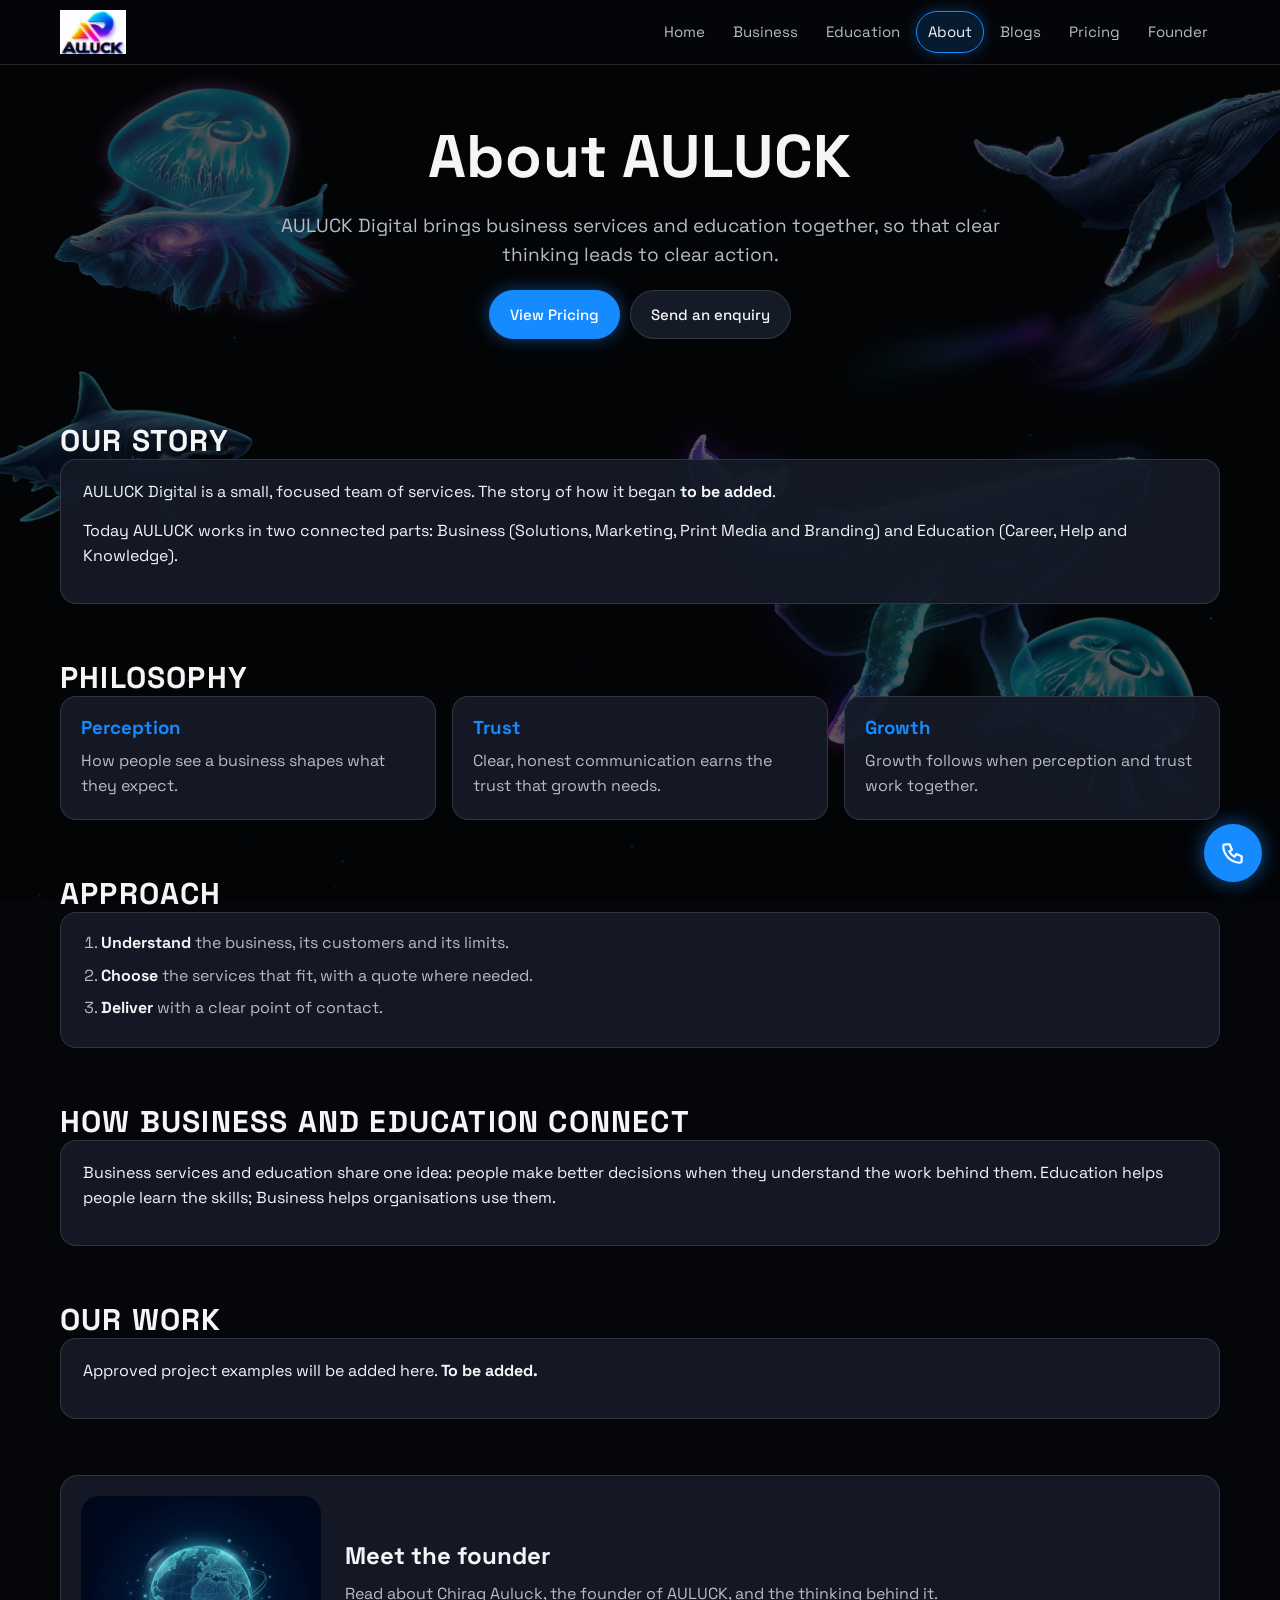
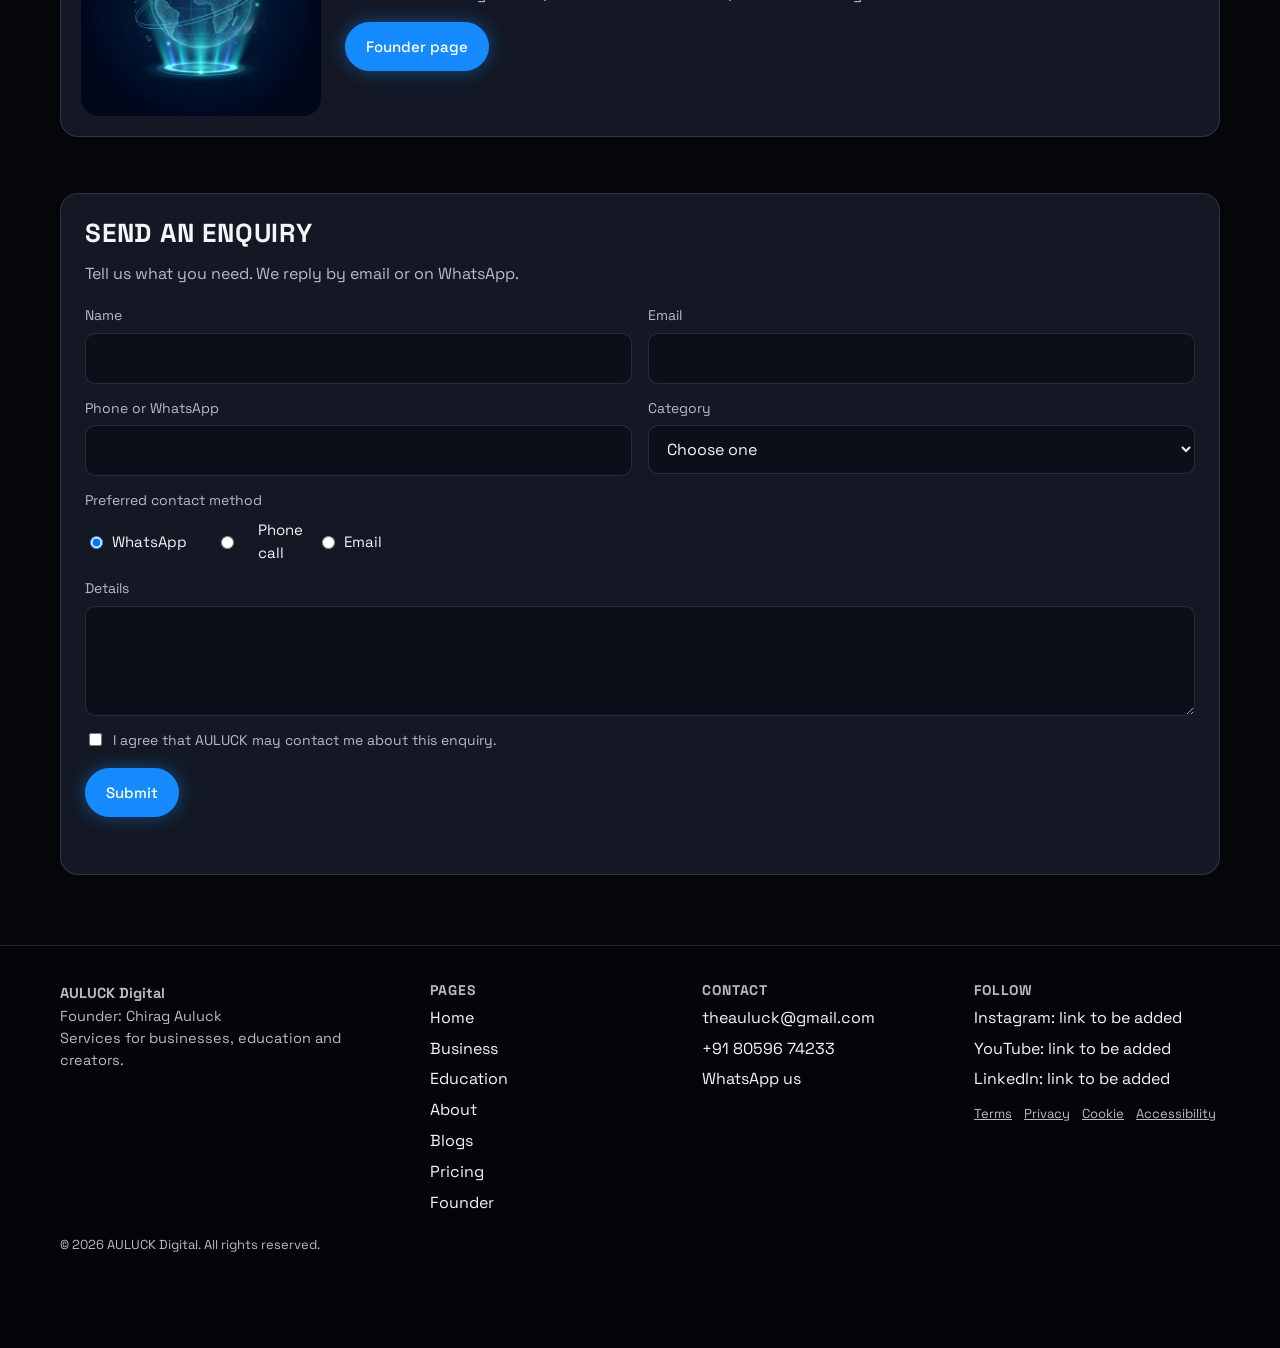
==== about.html @ 670f575c "Add AULUCK Digital website (7 pages, assets, tools, README)" ====
<!doctype html>
<html lang="en">
<head>
<meta charset="utf-8">
<meta name="viewport" content="width=device-width, initial-scale=1">
<title>AULUCK Digital | About</title>
<meta name="description" content="About AULUCK Digital: our story, philosophy and approach.">
<link rel="stylesheet" href="assets/css/site.css">
</head>
<body class="" data-page="about">
<a class="skip" href="#main">Skip to content</a>
<div class="bg-layer" aria-hidden="true"><img src="assets/img/bg-scroll.png" alt="" style="left:0;top:0;width:100%;height:100%;object-fit:cover"><img src="assets/img/creature-whale-solid.png" alt="" style="right:-40px;top:8%;width:360px"><img src="assets/img/creature-shark-solid.png" alt="" style="left:-60px;top:40%;width:320px"><img src="assets/img/creature-jellyfish-cyan.png" alt="" style="right:6%;top:68%;width:240px"><img src="assets/img/creature-betta-galaxy.png" alt="" style="left:4%;top:20%;width:280px"></div>
<header class="hdr"><div class="hdr-in"><a class="logo" href="index.html" aria-label="AULUCK Digital home"><img src="assets/img/logo-crop.jpg" alt="AULUCK Digital"></a><button class="menu-btn" id="menu-btn" type="button" aria-label="Open menu" aria-expanded="false" aria-controls="nav"><span></span></button><nav class="nav" id="nav" aria-label="Main"><a href="index.html">Home</a><a href="business.html">Business</a><a href="education.html">Education</a><a href="about.html" aria-current="page">About</a><a href="blogs.html">Blogs</a><a href="pricing.html">Pricing</a><a href="founder.html">Founder</a></nav></div></header>
<main id="main" class="wrap">
<section class="hero" aria-labelledby="hero-title"><h1 id="hero-title">About AULUCK</h1><p class="lead">AULUCK Digital brings business services and education together, so that clear thinking leads to clear action.</p><div class="hero-cta"><a class="btn solid" href="pricing.html" data-viewpricing>View Pricing</a><a class="btn" href="#enquire">Send an enquiry</a></div></section>
<section class="sec" aria-labelledby="story-title"><h2 class="sec-title" id="story-title">OUR STORY</h2><div class="panel-text"><p>AULUCK Digital is a small, focused team of services. The story of how it began <strong>to be added</strong>.</p><p>Today AULUCK works in two connected parts: Business (Solutions, Marketing, Print Media and Branding) and Education (Career, Help and Knowledge).</p></div></section>
<section class="sec" aria-labelledby="phil-title"><h2 class="sec-title" id="phil-title">PHILOSOPHY</h2><div class="cards3"><div class="pcard"><h3>Perception</h3><p>How people see a business shapes what they expect.</p></div><div class="pcard"><h3>Trust</h3><p>Clear, honest communication earns the trust that growth needs.</p></div><div class="pcard"><h3>Growth</h3><p>Growth follows when perception and trust work together.</p></div></div></section>
<section class="sec" aria-labelledby="approach-title"><h2 class="sec-title" id="approach-title">APPROACH</h2><ol class="steps"><li><strong>Understand</strong> the business, its customers and its limits.</li><li><strong>Choose</strong> the services that fit, with a quote where needed.</li><li><strong>Deliver</strong> with a clear point of contact.</li></ol></section>
<section class="sec" aria-labelledby="connect-title"><h2 class="sec-title" id="connect-title">HOW BUSINESS AND EDUCATION CONNECT</h2><div class="panel-text"><p>Business services and education share one idea: people make better decisions when they understand the work behind them. Education helps people learn the skills; Business helps organisations use them.</p></div></section>
<section class="sec" aria-labelledby="work-title"><h2 class="sec-title" id="work-title">OUR WORK</h2><div class="panel-text"><p>Approved project examples will be added here. <strong>To be added.</strong></p></div></section>
<section class="sec"><div class="teaser"><div class="holo-card"><img src="assets/img/hologram-02.png" alt=""></div><div><h2>Meet the founder</h2><p>Read about Chirag Auluck, the founder of AULUCK, and the thinking behind it.</p><a class="btn solid" href="founder.html">Founder page</a></div></div></section>
<section class="sec" id="enquire" aria-labelledby="enq-title"><div class="enquire"><h2 id="enq-title">Send an enquiry</h2><p class="intro">Tell us what you need. We reply by email or on WhatsApp.</p><form id="enq-form" novalidate><div class="form-grid"><div class="field"><label for="f-name">Name</label><input id="f-name" name="name" required autocomplete="name"></div><div class="field"><label for="f-email">Email</label><input id="f-email" name="email" type="email" required autocomplete="email"></div><div class="field"><label for="f-phone">Phone or WhatsApp</label><input id="f-phone" name="phone" type="tel" required autocomplete="tel"></div><div class="field"><label for="f-cat">Category</label><select id="f-cat" name="category" required><option value="">Choose one</option><option value="Business services">Business services</option><option value="Education">Education</option><option value="Pricing question">Pricing question</option><option value="Blogs and articles">Blogs and articles</option><option value="Something else">Something else</option></select></div><div class="field full"><span class="lbl" id="pref-lbl">Preferred contact method</span><div class="radios" role="radiogroup" aria-labelledby="pref-lbl"><label><input type="radio" name="contact" value="WhatsApp" checked> WhatsApp</label><label><input type="radio" name="contact" value="Phone call"> Phone call</label><label><input type="radio" name="contact" value="Email"> Email</label></div></div><div class="field full"><label for="f-details">Details</label><textarea id="f-details" name="details" required></textarea></div><div class="full"><label class="consent"><input type="checkbox" name="consent" required> I agree that AULUCK may contact me about this enquiry.</label></div></div><button class="btn solid" type="submit">Submit</button><p class="form-msg" id="form-msg" role="status" aria-live="polite"></p></form></div></section>

</main>
<footer class="foot"><div class="foot-in"><div><p><strong>AULUCK Digital</strong><br>Founder: Chirag Auluck<br>Services for businesses, education and creators.</p></div><div><h4>Pages</h4><ul><li><a href="index.html">Home</a></li><li><a href="business.html">Business</a></li><li><a href="education.html">Education</a></li><li><a href="about.html">About</a></li><li><a href="blogs.html">Blogs</a></li><li><a href="pricing.html">Pricing</a></li><li><a href="founder.html">Founder</a></li></ul></div><div><h4>Contact</h4><ul><li><a href="mailto:" data-email></a></li><li><a href="tel:" data-tel><span data-phone></span></a></li><li><a href="#" data-wa-link target="_blank" rel="noopener">WhatsApp us</a></li></ul></div><div><h4>Follow</h4><ul><li>Instagram: link to be added</li><li>YouTube: link to be added</li><li>LinkedIn: link to be added</li></ul><div class="legal"><button type="button" data-legal="Terms">Terms</button><button type="button" data-legal="Privacy">Privacy</button><button type="button" data-legal="Cookie">Cookie</button><button type="button" data-legal="Accessibility">Accessibility</button></div></div></div><div class="foot-bottom">&copy; 2026 AULUCK Digital. All rights reserved.</div></footer>
<div class="fab"><div class="fab-items" id="fab-items" hidden><a class="f-call" href="tel:" data-tel><svg viewBox="0 0 24 24" aria-hidden="true"><path d="M5 4h4l2 5-2.5 1.5a11 11 0 0 0 5 5L15 13l5 2v4a2 2 0 0 1-2 2A16 16 0 0 1 3 6a2 2 0 0 1 2-2z"/></svg>Call</a><a class="f-wa" href="#" data-wa-link target="_blank" rel="noopener"><svg viewBox="0 0 24 24" aria-hidden="true"><path d="M4 20l1.2-3.6A8 8 0 1 1 8.2 19L4 20z"/><path d="M9 9c0 3 3 6 6 6l1-1.5-2-1-1 1c-1-.5-2-1.5-2.5-2.5l1-1-1-2L9 9z"/></svg>WhatsApp</a></div><button class="fab-main" id="fab-main" type="button" aria-expanded="false" aria-controls="fab-items" aria-label="Call or WhatsApp us"><svg viewBox="0 0 24 24" aria-hidden="true"><path d="M5 4h4l2 5-2.5 1.5a11 11 0 0 0 5 5L15 13l5 2v4a2 2 0 0 1-2 2A16 16 0 0 1 3 6a2 2 0 0 1 2-2z"/></svg></button></div>
<div class="modal" id="modal" role="dialog" aria-modal="true" aria-hidden="true" aria-labelledby="dlg-title"><div class="dialog"><div class="dlg-head"><div><h2 id="dlg-title"></h2><p class="sub" id="dlg-sub"></p></div><button class="x" id="dlg-close" type="button" aria-label="Close">&times;</button></div><div class="dlg-body" id="dlg-body"></div></div></div>
<script src="assets/js/config.js"></script>
<script src="assets/js/data.js"></script>
<script src="assets/js/app.js"></script>
</body>
</html>
---- assets/css/site.css ----
@font-face { font-family: 'SG'; src: url('../fonts/sg400.ttf') format('truetype'); font-weight: 400; font-display: swap; }
@font-face { font-family: 'SG'; src: url('../fonts/sg500.ttf') format('truetype'); font-weight: 500; font-display: swap; }
@font-face { font-family: 'SG'; src: url('../fonts/sg700.ttf') format('truetype'); font-weight: 700; font-display: swap; }

:root {
  --black: #050609;
  --surface: #101522;
  --surface2: #151A27;
  --panel: rgba(21, 26, 39, .94);
  --line: rgba(255, 255, 255, .12);
  --blue: #168BFF;
  --cyan: #4FD8FF;
  --purple: #9B5CFF;
  --text: #F4F5F7;
  --text2: #B8BBC5;
  --wa: #25D366;
  --acc: #168BFF;
  --max: 1200px;
}

* { box-sizing: border-box; }
[hidden] { display: none !important; }
html { scroll-behavior: smooth; -webkit-text-size-adjust: 100%; }
[id] { scroll-margin-top: 90px; }
body {
  margin: 0;
  font-family: 'SG', system-ui, -apple-system, 'Segoe UI', sans-serif;
  font-weight: 400;
  background: var(--black);
  color: var(--text);
  line-height: 1.55;
  font-size: 16px;
  overflow-x: hidden;
}
body.lock { overflow: hidden; }
body.business, .sec.business { --acc: var(--blue); }
body.education, .sec.education { --acc: var(--purple); }
img { max-width: 100%; display: block; }
a { color: var(--cyan); }
h1, h2, h3, h4, h5 { line-height: 1.2; margin: 0 0 .5em; font-weight: 700; }
p { margin: 0 0 .9em; }
button, input, select, textarea { font: inherit; color: inherit; }
svg { width: 20px; height: 20px; fill: none; stroke: currentColor; stroke-width: 2; stroke-linecap: round; stroke-linejoin: round; flex: none; }
.sr { position: absolute !important; width: 1px; height: 1px; overflow: hidden; clip: rect(0 0 0 0); white-space: nowrap; }
.skip { position: absolute; left: 12px; top: -60px; z-index: 200; background: var(--text); color: var(--black); padding: 8px 12px; border-radius: 8px; }
.skip:focus { top: 12px; }
:focus-visible { outline: 2px solid var(--cyan); outline-offset: 2px; }

/* Background creatures, dimmed behind the content */
.bg-layer { position: fixed; inset: 0; z-index: 0; overflow: hidden; pointer-events: none; opacity: .32; }
.bg-layer img { position: absolute; height: auto; }
.bg-layer img[src$="bg-scroll.png"] { height: 100%; }
.wrap { position: relative; z-index: 1; max-width: var(--max); margin: 0 auto; padding: 0 20px; }

/* Header */
.hdr { position: sticky; top: 0; z-index: 60; background: rgba(5, 6, 9, .94); backdrop-filter: blur(8px); border-bottom: 1px solid var(--line); }
.hdr-in { max-width: var(--max); margin: 0 auto; padding: 10px 20px; display: flex; align-items: center; gap: 18px; }
.logo { display: block; flex: none; }
.logo img { height: 44px; width: auto; }
.nav { display: flex; flex-wrap: wrap; gap: 4px; margin-left: auto; }
.nav a { color: var(--text2); text-decoration: none; padding: 8px 11px; border-radius: 999px; font-size: 15px; border: 1px solid transparent; }
.nav a:hover { color: var(--text); border-color: var(--line); }
.nav a[aria-current="page"] { color: var(--text); border-color: var(--blue); background: rgba(22, 139, 255, .16); box-shadow: 0 0 14px rgba(22, 139, 255, .35); }
.menu-btn { display: none; margin-left: auto; width: 44px; height: 44px; border-radius: 10px; border: 1px solid var(--line); background: var(--surface); cursor: pointer; position: relative; }
.menu-btn span, .menu-btn span::before, .menu-btn span::after { display: block; position: absolute; left: 12px; right: 12px; height: 2px; background: var(--text); border-radius: 2px; content: ''; }
.menu-btn span { top: 21px; }
.menu-btn span::before { top: -7px; left: 0; right: 0; }
.menu-btn span::after { top: 7px; left: 0; right: 0; }

/* Shared blocks */
.hero { padding: 56px 0 28px; text-align: center; }
.hero h1 { font-size: clamp(34px, 6vw, 60px); letter-spacing: .01em; margin-bottom: .3em; }
.lead { color: var(--text2); font-size: clamp(16px, 2vw, 19px); max-width: 760px; margin: 0 auto 20px; }
.hero-cta { display: flex; flex-wrap: wrap; gap: 10px; justify-content: center; }
.btn { display: inline-flex; align-items: center; justify-content: center; gap: 8px; padding: 12px 20px; border-radius: 999px; border: 1px solid var(--line); background: var(--surface2); color: var(--text); text-decoration: none; cursor: pointer; font-weight: 500; font-size: 15px; }
.btn:hover { border-color: var(--acc); }
.btn.solid { background: var(--acc); border-color: var(--acc); color: #fff; box-shadow: 0 0 18px color-mix(in srgb, var(--acc) 45%, transparent); }
.btn.sm { padding: 8px 14px; font-size: 14px; }
.center-btn { text-align: center; margin: 22px 0 4px; }

.sec { margin: 56px 0; }
.sec-head { display: flex; align-items: center; gap: 14px; margin-bottom: 14px; }
.sec-title { margin: 0; display: flex; align-items: center; gap: 10px; font-size: clamp(22px, 3vw, 30px); letter-spacing: .04em; text-transform: uppercase; color: var(--text); white-space: nowrap; }
.sec-title svg { width: 24px; height: 24px; color: var(--acc); }
.rule { flex: 1; height: 1px; background: linear-gradient(90deg, var(--acc), transparent); min-width: 20px; }
.intro { color: var(--text2); max-width: 780px; margin-bottom: 18px; }
.note { color: var(--text2); font-size: 14px; }
.cur { color: var(--acc); font-weight: 700; letter-spacing: .04em; text-transform: uppercase; font-size: 13px; min-height: 1.2em; margin: 0 0 8px; }
.empty { color: var(--text2); padding: 18px 0; }

.tabs { display: flex; flex-wrap: wrap; gap: 8px; margin-bottom: 14px; }
.tab { padding: 8px 15px; border-radius: 999px; border: 1px solid var(--line); background: var(--surface); color: var(--text2); cursor: pointer; font-size: 14px; }
.tab:hover { color: var(--text); }
.tab.on, .tab[aria-pressed="true"] { background: var(--acc); border-color: var(--acc); color: #fff; box-shadow: 0 0 14px color-mix(in srgb, var(--acc) 50%, transparent); }

.toolbar { display: flex; align-items: center; gap: 12px; flex-wrap: wrap; margin-bottom: 10px; }
.search { position: relative; flex: 1 1 280px; max-width: 460px; display: flex; align-items: center; }
.search svg { position: absolute; left: 13px; width: 18px; height: 18px; color: var(--text2); pointer-events: none; }
.search input { width: 100%; padding: 11px 14px 11px 42px; border-radius: 999px; border: 1px solid var(--line); background: var(--surface); color: var(--text); }
.count { color: var(--text2); font-size: 14px; }

/* Service lists */
.lblock { margin-bottom: 34px; }
.dv-title { font-size: 22px; color: var(--acc); text-transform: uppercase; letter-spacing: .03em; margin: 18px 0 4px; }
.dv-desc { color: var(--text2); font-size: 14px; margin-bottom: 8px; }
.cat { margin-bottom: 18px; }
.cat-head { display: flex; justify-content: space-between; align-items: baseline; gap: 12px; margin: 18px 0 10px; padding: 10px 14px; background: var(--surface2); border-left: 3px solid var(--acc); border-radius: 8px; font-size: 17px; }
.cat-head .cnt { color: var(--text2); font-size: 13px; font-weight: 400; white-space: nowrap; }
.svc-grid { display: grid; grid-template-columns: 1fr 210px 1fr; gap: 14px; align-items: start; }
.holo-card { grid-column: 2; position: relative; min-height: 180px; border-radius: 18px; overflow: hidden; background: radial-gradient(circle at 50% 40%, rgba(22, 139, 255, .25), transparent 70%); }
.holo-card img { position: absolute; inset: 0; width: 100%; height: 100%; object-fit: cover; }
.sbox { position: relative; display: flex; align-items: center; gap: 14px; background: var(--panel); border: 1px solid color-mix(in srgb, var(--acc) 70%, transparent); border-radius: 14px; padding: 14px; box-shadow: 0 0 16px color-mix(in srgb, var(--acc) 22%, transparent); }
.num { flex: none; width: 38px; height: 38px; border-radius: 50%; display: grid; place-items: center; border: 1px solid var(--acc); color: var(--text); font-weight: 700; font-size: 15px; box-shadow: 0 0 10px color-mix(in srgb, var(--acc) 50%, transparent); }
.sbody { flex: 1; min-width: 0; }
.sbody h5 { font-size: 15.5px; margin: 0 0 2px; }
.sbody p { color: var(--text2); font-size: 13.5px; margin: 0; }
.sbody .tag { display: block; color: var(--acc); font-size: 11.5px; text-transform: uppercase; letter-spacing: .06em; margin-bottom: 3px; }
.enq { flex: none; align-self: center; padding: 8px 12px; border-radius: 999px; border: 1px solid var(--acc); color: var(--text); text-decoration: none; font-size: 13.5px; white-space: nowrap; }
.enq:hover { background: var(--acc); }
.more { margin: 12px 0 0; background: none; border: 1px dashed var(--acc); color: var(--text); border-radius: 999px; padding: 9px 16px; cursor: pointer; font-size: 14px; }

/* Diagram */
.diagram { position: relative; border: 1px solid var(--line); border-radius: 18px; background: rgba(10, 13, 22, .9); padding: 14px; margin-top: 8px; }
.diagram:fullscreen { background: var(--black); border: 0; border-radius: 0; padding: 16px; overflow: auto; }
.dg-bar { display: flex; flex-wrap: wrap; justify-content: space-between; align-items: center; gap: 10px; margin-bottom: 8px; }
.dg-crumb { color: var(--text2); font-size: 14px; }
.dg-crumb::before { content: 'Path: '; color: var(--text2); opacity: .7; }
.dg-ctrls { display: flex; flex-wrap: wrap; gap: 6px; }
.dg-btn { background: var(--surface2); border: 1px solid var(--line); color: var(--text); border-radius: 8px; padding: 7px 11px; font-size: 13px; cursor: pointer; }
.dg-btn:hover { border-color: var(--cyan); }
.dg-wrap { position: relative; overflow: hidden; }
.dg-stage { position: relative; width: 1160px; padding: 6px 0 16px; transform-origin: 0 0; }
.dg-svg { position: absolute; left: 0; top: 0; pointer-events: none; z-index: 0; overflow: visible; filter: drop-shadow(0 0 4px rgba(120, 190, 255, .75)); }
.dg-svg path { fill: none; stroke-width: 2.2; stroke-linecap: round; opacity: .95; }
.dg-root { display: flex; justify-content: center; position: relative; z-index: 1; }
.dg-branches { display: flex; justify-content: space-between; align-items: flex-start; gap: 30px; margin-top: 46px; position: relative; z-index: 1; }
.dg-side { flex: 1 1 0; min-width: 0; display: flex; flex-direction: column; align-items: center; gap: 46px; }
.dg-divs { display: flex; justify-content: center; gap: 10px; align-items: flex-start; }
.dg-div { display: flex; flex-direction: column; align-items: center; gap: 14px; }
.dg-cats { display: flex; flex-direction: column; align-items: center; gap: 10px; }
.dg-allrow { display: flex; justify-content: center; }
.dg-cap { color: var(--text2); font-size: 14px; text-align: center; margin: 10px 0 0; }
.dn { position: relative; z-index: 1; display: block; border-radius: 12px; border: 1px solid var(--c, var(--cyan)); background: linear-gradient(180deg, #161D2E, #0C111C); color: var(--text); padding: 9px 10px; text-align: center; cursor: pointer; box-shadow: 0 0 12px color-mix(in srgb, var(--c, var(--cyan)) 45%, transparent); font-weight: 500; line-height: 1.25; }
.dn:hover, .dn:focus-visible { box-shadow: 0 0 22px color-mix(in srgb, var(--c, var(--cyan)) 80%, transparent); }
.dn.business { --c: #168BFF; }
.dn.education { --c: #9B5CFF; }
.dn.root { --c: #4FD8FF; }
.dn-l1 { width: 230px; font-size: 20px; font-weight: 700; letter-spacing: .04em; background: linear-gradient(180deg, #123048, #0C111C); }
.dn-l2 { width: 210px; font-size: 18px; font-weight: 700; }
.dn-l3 { width: 138px; font-size: 14px; }
.dn-l4 { width: 138px; font-size: 12.5px; padding: 7px 8px; }
.dn-l5 { width: 210px; font-size: 15px; font-weight: 700; }
.dn-all { margin-top: 0; }

/* Cards: blogs */
.hscroll-row { display: flex; align-items: center; gap: 10px; }
.arr { flex: none; width: 44px; height: 44px; border-radius: 50%; border: 1px solid var(--line); background: var(--surface2); color: var(--text); cursor: pointer; display: grid; place-items: center; }
.arr:hover { border-color: var(--cyan); }
.hscroll { flex: 1; min-width: 0; display: flex; gap: 16px; overflow-x: auto; scroll-snap-type: x mandatory; padding: 6px 2px 14px; scrollbar-width: thin; }
.hscroll .bcard { flex: 0 0 290px; scroll-snap-align: start; }
.bgrid { display: grid; grid-template-columns: repeat(auto-fill, minmax(270px, 1fr)); gap: 16px; }
.bgrid .bcard.big { grid-column: 1 / -1; display: grid; grid-template-columns: 1fr 1fr; }
.bgrid .bcard.big .bimg { height: 100%; min-height: 240px; }
.bcard { background: var(--panel); border: 1px solid var(--line); border-radius: 16px; overflow: hidden; display: flex; flex-direction: column; }
.bimg { position: relative; height: 170px; overflow: hidden; background: #0C111C; }
.bimg img { position: absolute; inset: 0; width: 100%; height: 100%; object-fit: cover; opacity: .95; }
.bimg.hue-violet { background: radial-gradient(circle at 30% 30%, #6A3DFF, #0C0A1E 70%); }
.bimg.hue-blue { background: radial-gradient(circle at 70% 30%, #168BFF, #05101E 70%); }
.bimg.hue-sunset { background: radial-gradient(circle at 40% 40%, #FF7A59, #1A0B12 70%); }
.bimg.hue-green { background: radial-gradient(circle at 60% 30%, #22C7A6, #05161A 70%); }
.bimg.hue-steel { background: radial-gradient(circle at 50% 30%, #7F93B8, #0B1018 70%); }
.bbody { padding: 16px; display: flex; flex-direction: column; gap: 8px; flex: 1; }
.bbody h3 { font-size: 17px; margin: 0; }
.bbody p { color: var(--text2); font-size: 14px; margin: 0; }
.bbody .btn { align-self: flex-start; margin-top: auto; }
.bmeta { display: flex; gap: 8px; align-items: center; }
.bmeta .tag, .tag { font-size: 11.5px; text-transform: uppercase; letter-spacing: .06em; color: var(--cyan); border: 1px solid var(--line); border-radius: 999px; padding: 3px 9px; }
.draft { font-size: 11.5px; text-transform: uppercase; letter-spacing: .06em; color: var(--text2); }
.bhero { height: 200px; border-radius: 14px; margin-bottom: 16px; }
.bhero + p { color: var(--text2); }

/* Dialog */
.modal { position: fixed; inset: 0; z-index: 120; display: none; align-items: center; justify-content: center; padding: 16px; background: rgba(5, 6, 9, .8); }
.modal.open { display: flex; }
.dialog { width: 100%; max-width: 720px; max-height: 88vh; display: flex; flex-direction: column; background: var(--surface); border: 1px solid var(--line); border-radius: 18px; box-shadow: 0 20px 60px rgba(0, 0, 0, .6); }
.dlg-head { display: flex; justify-content: space-between; gap: 16px; align-items: flex-start; padding: 20px 22px 12px; border-bottom: 1px solid var(--line); }
.dlg-head h2 { font-size: 22px; margin: 0; }
.dlg-head .sub { color: var(--text2); font-size: 14px; margin: 4px 0 0; }
.x { flex: none; width: 40px; height: 40px; border-radius: 50%; border: 1px solid var(--line); background: var(--surface2); color: var(--text); font-size: 24px; line-height: 1; cursor: pointer; }
.dlg-body { overflow-y: auto; padding: 18px 22px 22px; }
.dlg-cta { display: flex; flex-wrap: wrap; gap: 10px; margin-top: 18px; }

/* Floating call and WhatsApp button */
.fab { position: fixed; right: 18px; bottom: 18px; z-index: 90; display: flex; flex-direction: column; align-items: flex-end; gap: 10px; }
.fab-main { width: 58px; height: 58px; border-radius: 50%; border: 0; cursor: pointer; background: var(--acc, var(--blue)); color: #fff; display: grid; place-items: center; box-shadow: 0 0 20px rgba(22, 139, 255, .6); }
.fab-main svg { width: 26px; height: 26px; }
.fab-items { display: flex; flex-direction: column; align-items: flex-end; gap: 8px; }
.fab-items a { display: inline-flex; align-items: center; gap: 8px; padding: 10px 14px; border-radius: 999px; text-decoration: none; color: #fff; font-weight: 500; font-size: 15px; background: var(--surface); border: 1px solid var(--line); box-shadow: 0 6px 18px rgba(0, 0, 0, .4); }
.fab-items .f-wa { background: var(--wa); border-color: var(--wa); color: #05140B; }
.fab-items svg { width: 20px; height: 20px; }

/* Panels, teasers, cards */
.panel-text { background: var(--panel); border: 1px solid var(--line); border-radius: 16px; padding: 20px 22px; }
.cards3 { display: grid; grid-template-columns: repeat(3, 1fr); gap: 16px; }
.pcard { background: var(--panel); border: 1px solid var(--line); border-radius: 16px; padding: 20px; }
.pcard h3 { color: var(--acc); }
.pcard p { color: var(--text2); margin: 0; }
.steps { background: var(--panel); border: 1px solid var(--line); border-radius: 16px; padding: 18px 18px 18px 40px; margin: 0; }
.steps li { margin-bottom: 8px; color: var(--text2); }
.steps strong { color: var(--text); }
.quote { font-size: 20px; color: var(--text); font-style: italic; margin-top: 14px; }
.teaser { display: grid; grid-template-columns: 240px 1fr; gap: 24px; align-items: center; background: var(--panel); border: 1px solid var(--line); border-radius: 18px; padding: 20px; }
.teaser .holo-card { grid-column: auto; min-height: 220px; }
.teaser.big { grid-template-columns: 360px 1fr; }
.teaser.big .holo-card { min-height: 340px; }
.teaser p { color: var(--text2); }
.teaser h1, .teaser h2 { margin-top: 0; }
.faqs { display: grid; gap: 10px; }
.faq { background: var(--panel); border: 1px solid var(--line); border-radius: 14px; padding: 14px 18px; }
.faq summary { cursor: pointer; font-weight: 700; }
.faq p { color: var(--text2); margin: 10px 0 0; }

/* Enquiry form */
.enquire { background: var(--panel); border: 1px solid var(--line); border-radius: 18px; padding: 24px; }
.enquire h2 { font-size: 26px; text-transform: uppercase; letter-spacing: .03em; }
.form-grid { display: grid; grid-template-columns: 1fr 1fr; gap: 14px 16px; margin-bottom: 16px; }
.field { display: flex; flex-direction: column; gap: 6px; }
.field.full, .form-grid .full { grid-column: 1 / -1; }
.field label, .lbl { font-size: 14px; color: var(--text2); }
.field input, .field select, .field textarea { width: 100%; padding: 12px 14px; border-radius: 10px; border: 1px solid var(--line); background: #0B0F19; color: var(--text); }
.field textarea { min-height: 110px; resize: vertical; }
.radios { display: flex; flex-wrap: wrap; gap: 14px; }
.radios label { display: inline-flex; gap: 6px; align-items: center; color: var(--text); font-size: 15px; }
.consent { display: flex; gap: 8px; align-items: flex-start; color: var(--text2); font-size: 14px; }
.form-msg { min-height: 1.4em; margin: 12px 0 0; font-size: 15px; }
.form-msg.err { color: #FF9A9A; }
.form-msg.ok { color: #7FE3A0; }
.enquire .btn { cursor: pointer; }

/* Pricing table */
.twrap { overflow-x: auto; border: 1px solid var(--line); border-radius: 14px; background: var(--panel); }
.ptable { width: 100%; min-width: 680px; border-collapse: collapse; font-size: 14.5px; }
.ptable th, .ptable td { text-align: left; padding: 11px 12px; border-bottom: 1px solid var(--line); vertical-align: top; }
.ptable th { font-size: 13px; color: var(--text2); text-transform: uppercase; letter-spacing: .05em; background: var(--surface2); position: sticky; top: 0; }
.ptable td strong { display: block; font-weight: 500; }
.ptable .nt { display: block; color: var(--text2); font-size: 12.5px; margin-top: 2px; }
.pr-price { white-space: nowrap; color: var(--cyan); font-weight: 700; }
.pr-price.quote { color: var(--text2); font-weight: 500; }
.ptable .enq { align-self: auto; }

/* Footer */
.foot { position: relative; z-index: 1; margin-top: 70px; background: rgba(5, 6, 9, .96); border-top: 1px solid var(--line); }
.foot-in { max-width: var(--max); margin: 0 auto; padding: 36px 20px 20px; display: grid; grid-template-columns: 1.4fr 1fr 1fr 1fr; gap: 26px; }
.foot h4 { font-size: 14px; text-transform: uppercase; letter-spacing: .06em; color: var(--text2); }
.foot ul { list-style: none; padding: 0; margin: 0; display: grid; gap: 6px; }
.foot a { color: var(--text); text-decoration: none; }
.foot a:hover { color: var(--cyan); }
.foot p { color: var(--text2); font-size: 14.5px; }
.foot .legal { display: flex; flex-wrap: wrap; gap: 6px 12px; margin-top: 12px; }
.foot .legal button { background: none; border: 0; padding: 0; color: var(--text2); font-size: 13px; text-decoration: underline; cursor: pointer; }
.foot-bottom { max-width: var(--max); margin: 0 auto; padding: 0 20px 92px; color: var(--text2); font-size: 13px; }

/* Breakpoints */
@media (max-width: 980px) {
  .menu-btn { display: block; }
  .nav { display: none; position: absolute; left: 0; right: 0; top: 100%; flex-direction: column; background: var(--black); border-bottom: 1px solid var(--line); padding: 10px 20px 16px; }
  .hdr.open .nav { display: flex; }
  .hdr-in { position: relative; }
  .nav a { font-size: 17px; padding: 11px 6px; border-radius: 8px; }
  .svc-grid { grid-template-columns: 1fr 150px 1fr; }
  .cards3 { grid-template-columns: 1fr; }
  .teaser, .teaser.big { grid-template-columns: 1fr; }
  .teaser .holo-card, .teaser.big .holo-card { min-height: 220px; }
  .foot-in { grid-template-columns: 1fr 1fr; }
}
@media (max-width: 899px) {
  .bgrid .bcard.big { grid-template-columns: 1fr; }
  .bgrid .bcard.big .bimg { min-height: 180px; height: 180px; }
}
@media (max-width: 759px) {
  .wrap { padding: 0 14px; }
  .hero { padding: 36px 0 18px; }
  .sec { margin: 40px 0; }
  .form-grid { grid-template-columns: 1fr; }
  .enquire { padding: 18px; }
  .svc-grid { grid-template-columns: 1fr; gap: 10px; }
  .svc-grid .holo-card { display: none; }
  .sbox { grid-column: 1 !important; }
  .sbox .enq { padding: 7px 10px; }
  .sec-title { white-space: normal; font-size: 22px; }
  .hscroll .bcard { flex-basis: 250px; }
  .foot-in { grid-template-columns: 1fr; }
  .fab { right: 12px; bottom: 12px; }
  /* Diagram stacks vertically on small screens; connectors hidden */
  .dg-svg { display: none; }
  .dg-btn[data-act="zin"], .dg-btn[data-act="zout"], .dg-btn[data-act="fit"], .dg-btn[data-act="reset"] { display: none; }
  .dg-stage { width: 100%; padding: 4px 0; transform: none !important; }
  .dg-wrap { height: auto !important; overflow: visible; }
  .dg-branches { flex-direction: column; align-items: stretch; gap: 22px; margin-top: 16px; }
  .dg-side { align-items: stretch; gap: 14px; }
  .dg-side > .dn-l2 { align-self: center; }
  .dg-divs { flex-direction: column; align-items: stretch; gap: 10px; }
  .dg-div { align-items: stretch; gap: 8px; }
  .dg-div > .dn-l3 { width: 100%; }
  .dg-cats { flex-direction: row; flex-wrap: wrap; justify-content: center; }
  .dg-cats .dn-l4 { width: calc(50% - 6px); }
  .dg-allrow .dn-l5 { width: 100%; }
  .dg-stage .dn-l1 { width: 100%; }
  .dg-root { margin-bottom: 4px; }
  .dg-root .dn-l1 { width: 100%; }
  .dg-cap { font-size: 13px; }
  .diagram { padding: 10px; }
}
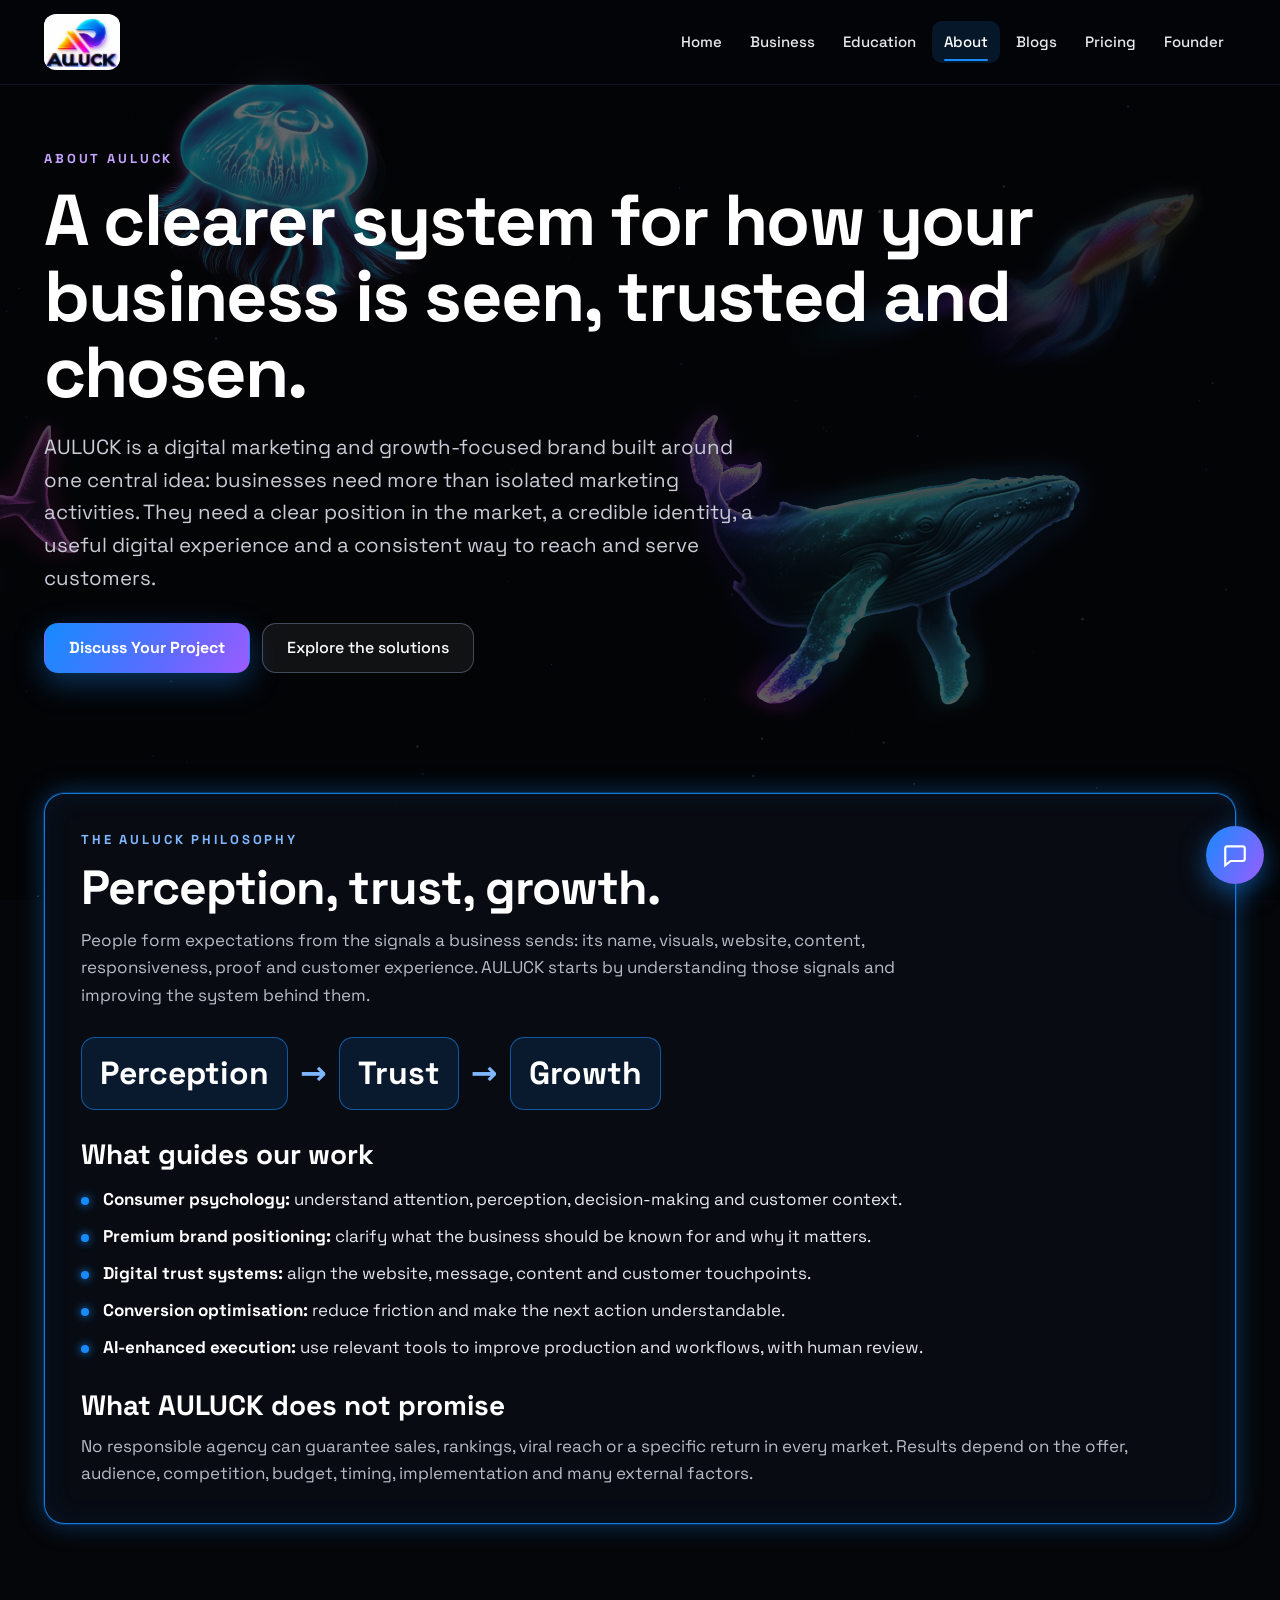
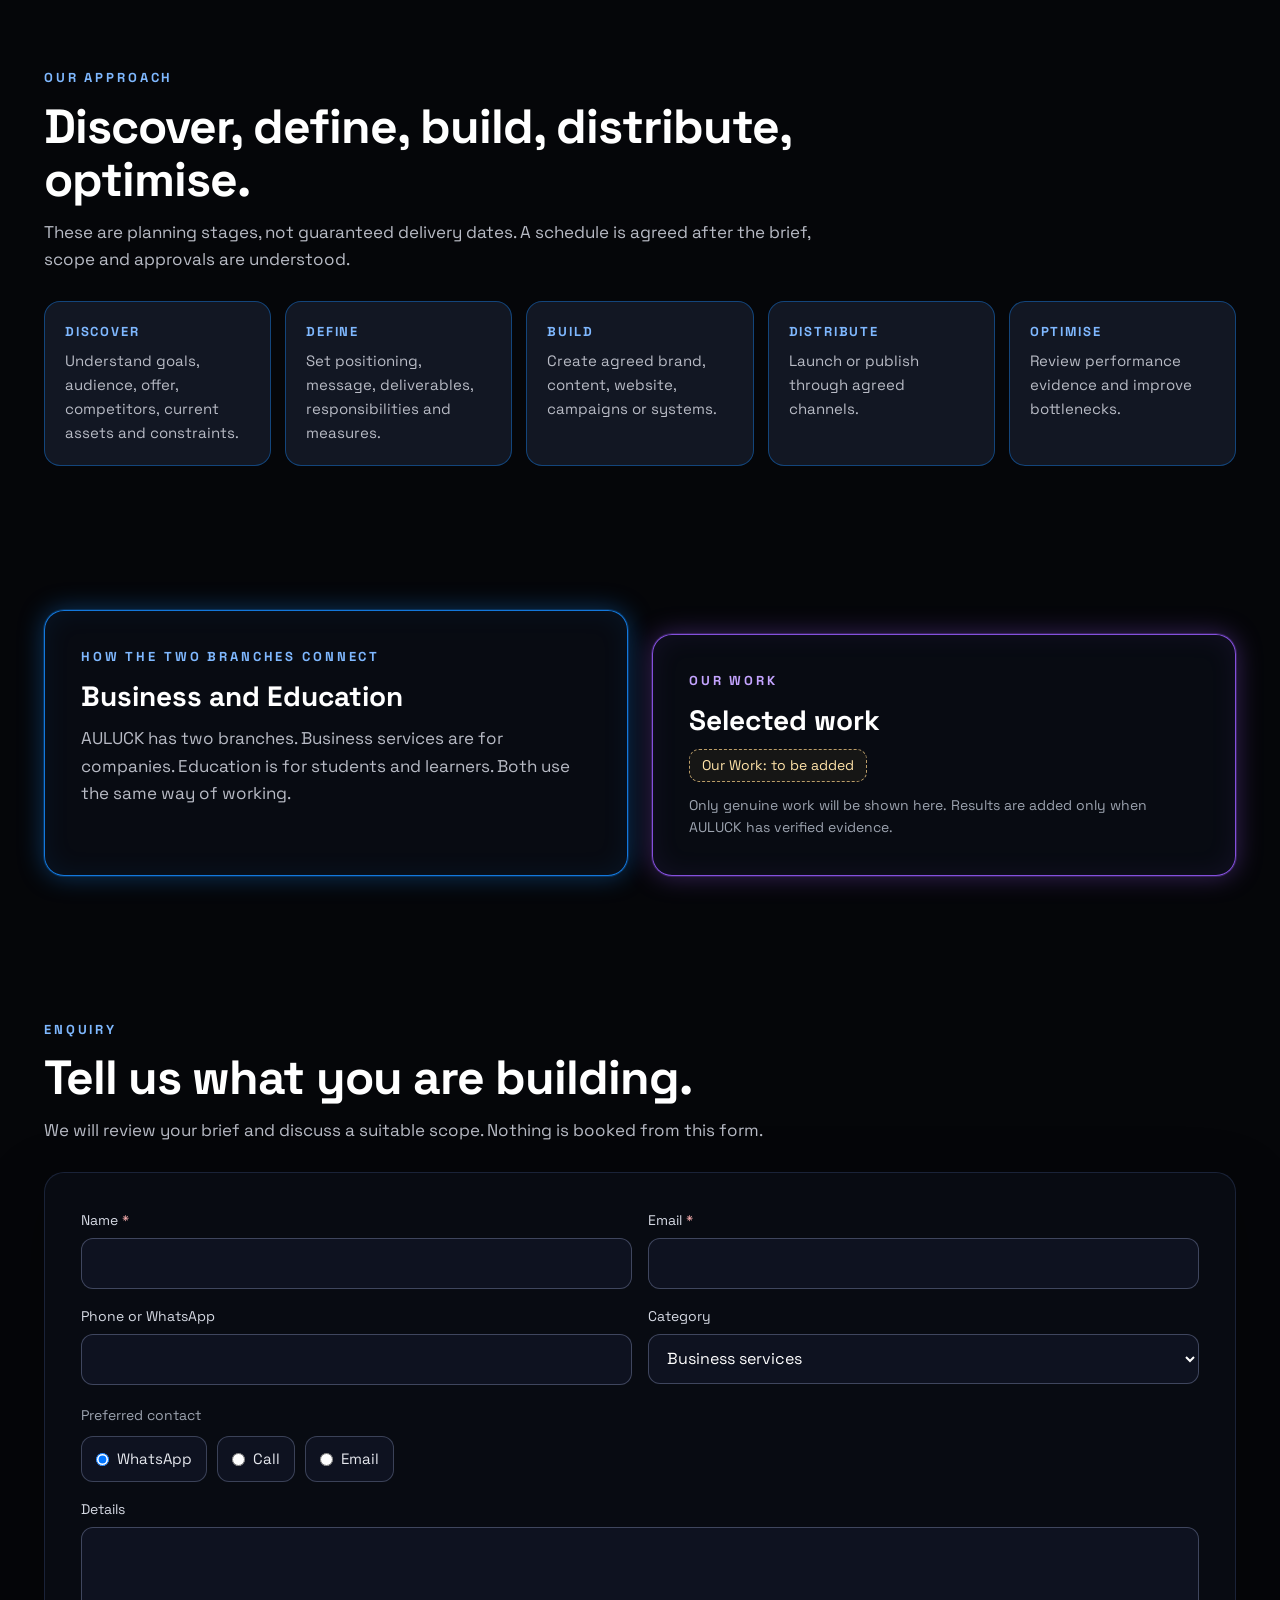
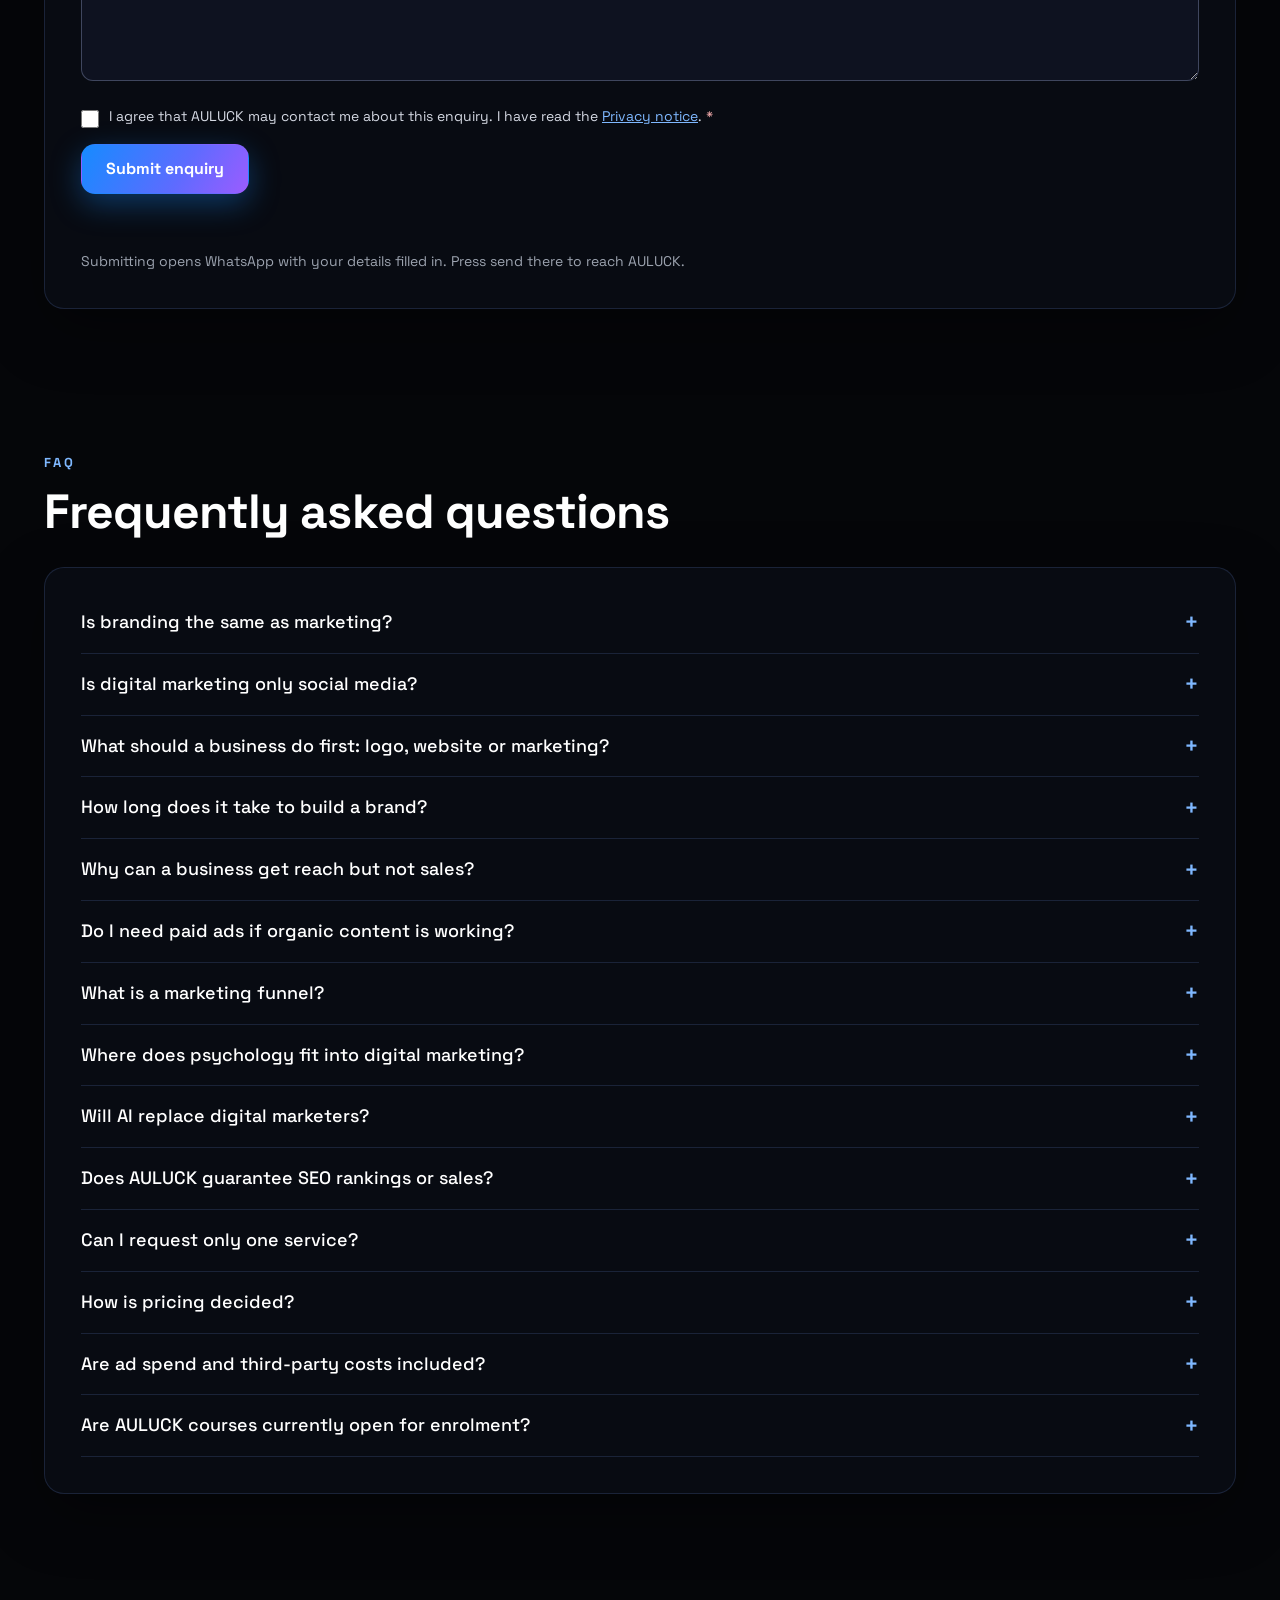
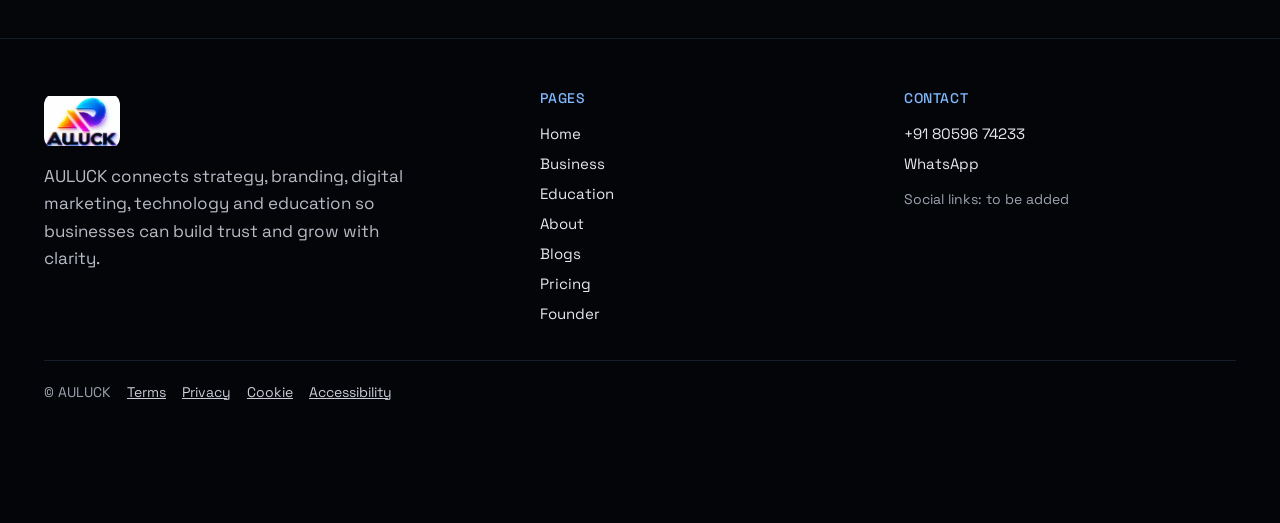
==== commit d0243682: "Publish website pages and assets for GitHub Pages" ====
--- a/about.html
+++ b/about.html
@@ -2,31 +2,35 @@
 <html lang="en">
 <head>
 <meta charset="utf-8">
-<meta name="viewport" content="width=device-width, initial-scale=1">
-<title>AULUCK Digital | About</title>
-<meta name="description" content="About AULUCK Digital: our story, philosophy and approach.">
+<meta name="viewport" content="width=device-width,initial-scale=1">
+<title>About AULUCK | Strategy, Branding and Digital Growth</title>
+<meta name="description" content="Learn about AULUCK’s connected approach to brand positioning, digital marketing, technology, AI and business growth.">
+<link rel="icon" href="data:,">
 <link rel="stylesheet" href="assets/css/site.css">
 </head>
-<body class="" data-page="about">
+<body data-page="about">
+<canvas id="bg" aria-hidden="true"></canvas>
+<div class="shade" aria-hidden="true"></div>
 <a class="skip" href="#main">Skip to content</a>
-<div class="bg-layer" aria-hidden="true"><img src="assets/img/bg-scroll.png" alt="" style="left:0;top:0;width:100%;height:100%;object-fit:cover"><img src="assets/img/creature-whale-solid.png" alt="" style="right:-40px;top:8%;width:360px"><img src="assets/img/creature-shark-solid.png" alt="" style="left:-60px;top:40%;width:320px"><img src="assets/img/creature-jellyfish-cyan.png" alt="" style="right:6%;top:68%;width:240px"><img src="assets/img/creature-betta-galaxy.png" alt="" style="left:4%;top:20%;width:280px"></div>
-<header class="hdr"><div class="hdr-in"><a class="logo" href="index.html" aria-label="AULUCK Digital home"><img src="assets/img/logo-crop.jpg" alt="AULUCK Digital"></a><button class="menu-btn" id="menu-btn" type="button" aria-label="Open menu" aria-expanded="false" aria-controls="nav"><span></span></button><nav class="nav" id="nav" aria-label="Main"><a href="index.html">Home</a><a href="business.html">Business</a><a href="education.html">Education</a><a href="about.html" aria-current="page">About</a><a href="blogs.html">Blogs</a><a href="pricing.html">Pricing</a><a href="founder.html">Founder</a></nav></div></header>
-<main id="main" class="wrap">
-<section class="hero" aria-labelledby="hero-title"><h1 id="hero-title">About AULUCK</h1><p class="lead">AULUCK Digital brings business services and education together, so that clear thinking leads to clear action.</p><div class="hero-cta"><a class="btn solid" href="pricing.html" data-viewpricing>View Pricing</a><a class="btn" href="#enquire">Send an enquiry</a></div></section>
-<section class="sec" aria-labelledby="story-title"><h2 class="sec-title" id="story-title">OUR STORY</h2><div class="panel-text"><p>AULUCK Digital is a small, focused team of services. The story of how it began <strong>to be added</strong>.</p><p>Today AULUCK works in two connected parts: Business (Solutions, Marketing, Print Media and Branding) and Education (Career, Help and Knowledge).</p></div></section>
-<section class="sec" aria-labelledby="phil-title"><h2 class="sec-title" id="phil-title">PHILOSOPHY</h2><div class="cards3"><div class="pcard"><h3>Perception</h3><p>How people see a business shapes what they expect.</p></div><div class="pcard"><h3>Trust</h3><p>Clear, honest communication earns the trust that growth needs.</p></div><div class="pcard"><h3>Growth</h3><p>Growth follows when perception and trust work together.</p></div></div></section>
-<section class="sec" aria-labelledby="approach-title"><h2 class="sec-title" id="approach-title">APPROACH</h2><ol class="steps"><li><strong>Understand</strong> the business, its customers and its limits.</li><li><strong>Choose</strong> the services that fit, with a quote where needed.</li><li><strong>Deliver</strong> with a clear point of contact.</li></ol></section>
-<section class="sec" aria-labelledby="connect-title"><h2 class="sec-title" id="connect-title">HOW BUSINESS AND EDUCATION CONNECT</h2><div class="panel-text"><p>Business services and education share one idea: people make better decisions when they understand the work behind them. Education helps people learn the skills; Business helps organisations use them.</p></div></section>
-<section class="sec" aria-labelledby="work-title"><h2 class="sec-title" id="work-title">OUR WORK</h2><div class="panel-text"><p>Approved project examples will be added here. <strong>To be added.</strong></p></div></section>
-<section class="sec"><div class="teaser"><div class="holo-card"><img src="assets/img/hologram-02.png" alt=""></div><div><h2>Meet the founder</h2><p>Read about Chirag Auluck, the founder of AULUCK, and the thinking behind it.</p><a class="btn solid" href="founder.html">Founder page</a></div></div></section>
-<section class="sec" id="enquire" aria-labelledby="enq-title"><div class="enquire"><h2 id="enq-title">Send an enquiry</h2><p class="intro">Tell us what you need. We reply by email or on WhatsApp.</p><form id="enq-form" novalidate><div class="form-grid"><div class="field"><label for="f-name">Name</label><input id="f-name" name="name" required autocomplete="name"></div><div class="field"><label for="f-email">Email</label><input id="f-email" name="email" type="email" required autocomplete="email"></div><div class="field"><label for="f-phone">Phone or WhatsApp</label><input id="f-phone" name="phone" type="tel" required autocomplete="tel"></div><div class="field"><label for="f-cat">Category</label><select id="f-cat" name="category" required><option value="">Choose one</option><option value="Business services">Business services</option><option value="Education">Education</option><option value="Pricing question">Pricing question</option><option value="Blogs and articles">Blogs and articles</option><option value="Something else">Something else</option></select></div><div class="field full"><span class="lbl" id="pref-lbl">Preferred contact method</span><div class="radios" role="radiogroup" aria-labelledby="pref-lbl"><label><input type="radio" name="contact" value="WhatsApp" checked> WhatsApp</label><label><input type="radio" name="contact" value="Phone call"> Phone call</label><label><input type="radio" name="contact" value="Email"> Email</label></div></div><div class="field full"><label for="f-details">Details</label><textarea id="f-details" name="details" required></textarea></div><div class="full"><label class="consent"><input type="checkbox" name="consent" required> I agree that AULUCK may contact me about this enquiry.</label></div></div><button class="btn solid" type="submit">Submit</button><p class="form-msg" id="form-msg" role="status" aria-live="polite"></p></form></div></section>
+<header class="top"><div class="wrap"><div class="bar"><a class="logo" href="index.html" aria-label="AULUCK home"><img src="assets/img/logo-crop.jpg" alt="AULUCK logo" width="76" height="56"></a><button class="menu-btn" type="button" aria-expanded="false" aria-controls="site-nav">Menu</button><nav class="main" id="site-nav" aria-label="Main"><a href="index.html">Home</a><a href="business.html">Business</a><a href="education.html">Education</a><a href="about.html" aria-current="page">About</a><a href="blogs.html">Blogs</a><a href="pricing.html">Pricing</a><a href="founder.html">Founder</a></nav></div></div></header>
+<main id="main">
+<section class="hero"><div class="wrap hero-grid no-art"><div><div class="eyebrow pu">About AULUCK</div><h1>A clearer system for how your business is seen, trusted and chosen.</h1><p class="lead" style="margin-top:20px">AULUCK is a digital marketing and growth-focused brand built around one central idea: businesses need more than isolated marketing activities. They need a clear position in the market, a credible identity, a useful digital experience and a consistent way to reach and serve customers.</p><div class="btn-row"><a class="btn p" href="#enquiry">Discuss Your Project</a><a class="btn s" href="business.html">Explore the solutions</a></div></div></div></section>
+<section class="sec"><div class="wrap"><div class="box ring-b"><div class="sec-head"><div class="eyebrow">The AULUCK philosophy</div><h2>Perception, trust, growth.</h2><p>People form expectations from the signals a business sends: its name, visuals, website, content, responsiveness, proof and customer experience. AULUCK starts by understanding those signals and improving the system behind them.</p></div><div class="phil"><span>Perception</span><em>&rarr;</em><span>Trust</span><em>&rarr;</em><span>Growth</span></div><h3 style="margin-top:28px">What guides our work</h3><ul class="list"><li><b style="color:#fff">Consumer psychology:</b> understand attention, perception, decision-making and customer context.</li><li><b style="color:#fff">Premium brand positioning:</b> clarify what the business should be known for and why it matters.</li><li><b style="color:#fff">Digital trust systems:</b> align the website, message, content and customer touchpoints.</li><li><b style="color:#fff">Conversion optimisation:</b> reduce friction and make the next action understandable.</li><li><b style="color:#fff">AI-enhanced execution:</b> use relevant tools to improve production and workflows, with human review.</li></ul><h3 style="margin-top:28px">What AULUCK does not promise</h3><p style="margin-top:10px">No responsible agency can guarantee sales, rankings, viral reach or a specific return in every market. Results depend on the offer, audience, competition, budget, timing, implementation and many external factors.</p></div></div></section>
+<section class="sec"><div class="wrap"><div class="sec-head"><div class="eyebrow">Our approach</div><h2>Discover, define, build, distribute, optimise.</h2><p>These are planning stages, not guaranteed delivery dates. A schedule is agreed after the brief, scope and approvals are understood.</p></div><div class="steps"><div class="step"><b>Discover</b><p>Understand goals, audience, offer, competitors, current assets and constraints.</p></div><div class="step"><b>Define</b><p>Set positioning, message, deliverables, responsibilities and measures.</p></div><div class="step"><b>Build</b><p>Create agreed brand, content, website, campaigns or systems.</p></div><div class="step"><b>Distribute</b><p>Launch or publish through agreed channels.</p></div><div class="step"><b>Optimise</b><p>Review performance evidence and improve bottlenecks.</p></div></div></div></section>
+<section class="sec"><div class="wrap box-grid"><div class="box ring-b"><div class="eyebrow">How the two branches connect</div><h3>Business and Education</h3><p style="margin-top:12px">AULUCK has two branches. Business services are for companies. Education is for students and learners. Both use the same way of working.</p></div><div class="box ring-e"><div class="eyebrow pu">Our work</div><h3>Selected work</h3><p style="margin-top:12px"><span class="ph">Our Work: to be added</span></p><p class="note" style="margin-top:12px">Only genuine work will be shown here. Results are added only when AULUCK has verified evidence.</p></div></div></section>
+<section class="sec" id="enquiry"><div class="wrap"><div class="sec-head"><div class="eyebrow">Enquiry</div><h2>Tell us what you are building.</h2><p>We will review your brief and discuss a suitable scope. Nothing is booked from this form.</p></div><div class="box"><form class="enq" novalidate><div><label for="e-name">Name <span class="req">*</span></label><input class="field" id="e-name" name="name" required autocomplete="name"></div><div><label for="e-email">Email <span class="req">*</span></label><input class="field" id="e-email" name="email" type="email" required autocomplete="email"></div><div><label for="e-phone">Phone or WhatsApp</label><input class="field" id="e-phone" name="phone" type="tel" autocomplete="tel"></div><div><label for="e-cat">Category</label><select class="field" id="e-cat" name="category"><option>Business services</option><option>Education</option><option>Not sure yet</option></select></div><div class="full"><span class="note">Preferred contact</span><div class="radios" style="margin-top:8px"><label><input type="radio" name="contact" value="WhatsApp" checked> WhatsApp</label><label><input type="radio" name="contact" value="Call"> Call</label><label><input type="radio" name="contact" value="Email"> Email</label></div></div><div class="full"><label for="e-details">Details</label><textarea class="field" id="e-details" name="details" rows="5"></textarea></div><div class="full consent"><input type="checkbox" id="e-consent" name="consent" required><label for="e-consent" style="margin:0">I agree that AULUCK may contact me about this enquiry. I have read the <button type="button" data-legal="privacy" style="background:none;border:0;color:#7FB8FF;text-decoration:underline;cursor:pointer;font:inherit;padding:0">Privacy notice</button>. <span class="req">*</span></label></div><div class="full btn-row" style="margin-top:0"><button class="btn p" type="submit">Submit enquiry</button></div><p class="form-status full" aria-live="polite"></p><p class="enq-note full">Submitting opens WhatsApp with your details filled in. Press send there to reach AULUCK.</p></form></div></div></section>
+<section class="sec" id="faq"><div class="wrap"><div class="sec-head"><div class="eyebrow">FAQ</div><h2>Frequently asked questions</h2></div><div class="box"><details class="faq"><summary>Is branding the same as marketing?</summary><p>No. Branding shapes identity, meaning, recognition and expectations. Marketing is the broader system of understanding demand, creating value, communicating an offer and reaching customers. Branding supports marketing, but the two are not interchangeable.</p></details><details class="faq"><summary>Is digital marketing only social media?</summary><p>No. Digital marketing includes search, websites, analytics, email, paid media, social platforms, marketplaces, CRM and other digital touchpoints. Social media is one channel within a wider customer journey.</p></details><details class="faq"><summary>What should a business do first: logo, website or marketing?</summary><p>Start with strategic clarity. Define the audience, problem, offer and positioning. Then build the identity and digital assets that communicate that strategy. The right order depends on the business and its current assets.</p></details><details class="faq"><summary>How long does it take to build a brand?</summary><p>A visual identity can be produced within an agreed project schedule. Brand strength takes longer because memory, trust and reputation develop through repeated exposure and customer experience. Separate asset-production timelines from long-term market perception.</p></details><details class="faq"><summary>Why can a business get reach but not sales?</summary><p>Reach is an attention measure. Sales also depend on relevance, offer quality, trust, price, timing, friction, lead quality and the sales process. Review the full journey rather than assuming more reach will solve the problem.</p></details><details class="faq"><summary>Do I need paid ads if organic content is working?</summary><p>Not automatically. Organic and paid channels have different roles. The right mix depends on the objective, economics, audience behaviour and maturity of the offer. Advertising should be tested with a clear budget and reliable tracking.</p></details><details class="faq"><summary>What is a marketing funnel?</summary><p>A funnel describes the journey from awareness and consideration to conversion and retention. It helps a business identify where suitable customers are getting stuck and what should be improved.</p></details><details class="faq"><summary>Where does psychology fit into digital marketing?</summary><p>Psychology helps explain attention, perception, trust, comparison, decision friction and memory. It should be applied ethically to improve clarity and relevance, not to deceive or pressure customers.</p></details><details class="faq"><summary>Will AI replace digital marketers?</summary><p>AI can accelerate parts of research, production, analysis and operations. It does not remove the need for market judgement, positioning, commercial thinking, verification, creativity and relationship management.</p></details><details class="faq"><summary>Does AULUCK guarantee SEO rankings or sales?</summary><p>No. Search rankings, reach, leads and sales depend on multiple factors outside any one provider’s control. AULUCK should agree scope, measurement and reporting, but must not guarantee a fixed outcome.</p></details><details class="faq"><summary>Can I request only one service?</summary><p>Yes. A project can be scoped around an individual service or a combination of capabilities where the requirements justify it.</p></details><details class="faq"><summary>How is pricing decided?</summary><p>Starting prices are on the Pricing page. Services with a fixed starting price show it there, and services that need a scope are marked Get Quote. Prices are to be confirmed by AULUCK. Quotes depend on scope, deliverables, complexity, timeline and third-party costs.</p></details><details class="faq"><summary>Are ad spend and third-party costs included?</summary><p>They are separate unless the written quotation specifically includes them. This may include media spend, influencer fees, printing, domain, hosting, software, APIs, subscriptions and other external costs.</p></details><details class="faq"><summary>Are AULUCK courses currently open for enrolment?</summary><p>Course materials and course portfolio are reported prepared. Current enrolment status, launch dates, fees, course format and certificate policy must be confirmed on the relevant course page before a learner registers.</p></details></div></div></section>
 
 </main>
-<footer class="foot"><div class="foot-in"><div><p><strong>AULUCK Digital</strong><br>Founder: Chirag Auluck<br>Services for businesses, education and creators.</p></div><div><h4>Pages</h4><ul><li><a href="index.html">Home</a></li><li><a href="business.html">Business</a></li><li><a href="education.html">Education</a></li><li><a href="about.html">About</a></li><li><a href="blogs.html">Blogs</a></li><li><a href="pricing.html">Pricing</a></li><li><a href="founder.html">Founder</a></li></ul></div><div><h4>Contact</h4><ul><li><a href="mailto:" data-email></a></li><li><a href="tel:" data-tel><span data-phone></span></a></li><li><a href="#" data-wa-link target="_blank" rel="noopener">WhatsApp us</a></li></ul></div><div><h4>Follow</h4><ul><li>Instagram: link to be added</li><li>YouTube: link to be added</li><li>LinkedIn: link to be added</li></ul><div class="legal"><button type="button" data-legal="Terms">Terms</button><button type="button" data-legal="Privacy">Privacy</button><button type="button" data-legal="Cookie">Cookie</button><button type="button" data-legal="Accessibility">Accessibility</button></div></div></div><div class="foot-bottom">&copy; 2026 AULUCK Digital. All rights reserved.</div></footer>
-<div class="fab"><div class="fab-items" id="fab-items" hidden><a class="f-call" href="tel:" data-tel><svg viewBox="0 0 24 24" aria-hidden="true"><path d="M5 4h4l2 5-2.5 1.5a11 11 0 0 0 5 5L15 13l5 2v4a2 2 0 0 1-2 2A16 16 0 0 1 3 6a2 2 0 0 1 2-2z"/></svg>Call</a><a class="f-wa" href="#" data-wa-link target="_blank" rel="noopener"><svg viewBox="0 0 24 24" aria-hidden="true"><path d="M4 20l1.2-3.6A8 8 0 1 1 8.2 19L4 20z"/><path d="M9 9c0 3 3 6 6 6l1-1.5-2-1-1 1c-1-.5-2-1.5-2.5-2.5l1-1-1-2L9 9z"/></svg>WhatsApp</a></div><button class="fab-main" id="fab-main" type="button" aria-expanded="false" aria-controls="fab-items" aria-label="Call or WhatsApp us"><svg viewBox="0 0 24 24" aria-hidden="true"><path d="M5 4h4l2 5-2.5 1.5a11 11 0 0 0 5 5L15 13l5 2v4a2 2 0 0 1-2 2A16 16 0 0 1 3 6a2 2 0 0 1 2-2z"/></svg></button></div>
-<div class="modal" id="modal" role="dialog" aria-modal="true" aria-hidden="true" aria-labelledby="dlg-title"><div class="dialog"><div class="dlg-head"><div><h2 id="dlg-title"></h2><p class="sub" id="dlg-sub"></p></div><button class="x" id="dlg-close" type="button" aria-label="Close">&times;</button></div><div class="dlg-body" id="dlg-body"></div></div></div>
+<footer class="site"><div class="wrap"><div class="foot-grid"><div><a class="logo" href="index.html" aria-label="AULUCK home"><img src="assets/img/logo-crop.jpg" alt="AULUCK logo" width="76" height="56"></a><p style="margin-top:14px;max-width:360px">AULUCK connects strategy, branding, digital marketing, technology and education so businesses can build trust and grow with clarity.</p></div><div><h5>Pages</h5><a href="index.html">Home</a><a href="business.html">Business</a><a href="education.html">Education</a><a href="about.html">About</a><a href="blogs.html">Blogs</a><a href="pricing.html">Pricing</a><a href="founder.html">Founder</a></div><div><h5>Contact</h5><a data-tel href="tel:+918059674233">+91 80596 74233</a><a data-wa href="https://wa.me/918059674233">WhatsApp</a><p class="note" style="margin-top:12px">Social links: to be added</p></div></div><div class="legal-row"><span>&copy; AULUCK</span><button type="button" data-legal="terms">Terms</button><button type="button" data-legal="privacy">Privacy</button><button type="button" data-legal="cookie">Cookie</button><button type="button" data-legal="access">Accessibility</button></div></div></footer>
+<div class="fab">
+<div class="fab-menu" id="fab-menu" hidden><a data-tel href="tel:+918059674233">Call AULUCK</a><a data-wa href="https://wa.me/918059674233">WhatsApp AULUCK</a></div>
+<button class="fab-btn" type="button" aria-expanded="false" aria-controls="fab-menu" aria-label="Call or WhatsApp AULUCK"><svg viewBox="0 0 24 24" fill="none" stroke="currentColor" stroke-width="2" aria-hidden="true"><path d="M21 15.5a2 2 0 0 1-2 2H8l-5 4V6a2 2 0 0 1 2-2h14a2 2 0 0 1 2 2z"/></svg></button></div>
+<div id="modal" class="modal" role="dialog" aria-modal="true" aria-labelledby="modal-title" hidden><div class="modal-box"><div class="modal-top"><div id="modal-tag"></div><button class="modal-x" type="button" aria-label="Close">&times;</button></div><div class="modal-scroll" id="modal-scroll"><h2 id="modal-title"></h2><div id="modal-body"></div></div><div class="modal-foot" id="modal-foot"></div></div></div>
+<script src="assets/js/bg.js"></script>
 <script src="assets/js/config.js"></script>
 <script src="assets/js/data.js"></script>
 <script src="assets/js/app.js"></script>
+<noscript><p class="wrap" style="padding-top:20px">Some lists and the diagram need JavaScript. The main text of each page is still here.</p></noscript>
 </body>
 </html>
--- a/assets/css/site.css
+++ b/assets/css/site.css
@@ -1,313 +1,356 @@
-@font-face { font-family: 'SG'; src: url('../fonts/sg400.ttf') format('truetype'); font-weight: 400; font-display: swap; }
-@font-face { font-family: 'SG'; src: url('../fonts/sg500.ttf') format('truetype'); font-weight: 500; font-display: swap; }
-@font-face { font-family: 'SG'; src: url('../fonts/sg700.ttf') format('truetype'); font-weight: 700; font-display: swap; }
-
-:root {
-  --black: #050609;
-  --surface: #101522;
-  --surface2: #151A27;
-  --panel: rgba(21, 26, 39, .94);
-  --line: rgba(255, 255, 255, .12);
-  --blue: #168BFF;
-  --cyan: #4FD8FF;
-  --purple: #9B5CFF;
-  --text: #F4F5F7;
-  --text2: #B8BBC5;
-  --wa: #25D366;
-  --acc: #168BFF;
-  --max: 1200px;
-}
-
-* { box-sizing: border-box; }
-[hidden] { display: none !important; }
-html { scroll-behavior: smooth; -webkit-text-size-adjust: 100%; }
-[id] { scroll-margin-top: 90px; }
-body {
-  margin: 0;
-  font-family: 'SG', system-ui, -apple-system, 'Segoe UI', sans-serif;
-  font-weight: 400;
-  background: var(--black);
-  color: var(--text);
-  line-height: 1.55;
-  font-size: 16px;
-  overflow-x: hidden;
-}
-body.lock { overflow: hidden; }
-body.business, .sec.business { --acc: var(--blue); }
-body.education, .sec.education { --acc: var(--purple); }
-img { max-width: 100%; display: block; }
-a { color: var(--cyan); }
-h1, h2, h3, h4, h5 { line-height: 1.2; margin: 0 0 .5em; font-weight: 700; }
-p { margin: 0 0 .9em; }
-button, input, select, textarea { font: inherit; color: inherit; }
-svg { width: 20px; height: 20px; fill: none; stroke: currentColor; stroke-width: 2; stroke-linecap: round; stroke-linejoin: round; flex: none; }
-.sr { position: absolute !important; width: 1px; height: 1px; overflow: hidden; clip: rect(0 0 0 0); white-space: nowrap; }
-.skip { position: absolute; left: 12px; top: -60px; z-index: 200; background: var(--text); color: var(--black); padding: 8px 12px; border-radius: 8px; }
-.skip:focus { top: 12px; }
-:focus-visible { outline: 2px solid var(--cyan); outline-offset: 2px; }
-
-/* Background creatures, dimmed behind the content */
-.bg-layer { position: fixed; inset: 0; z-index: 0; overflow: hidden; pointer-events: none; opacity: .32; }
-.bg-layer img { position: absolute; height: auto; }
-.bg-layer img[src$="bg-scroll.png"] { height: 100%; }
-.wrap { position: relative; z-index: 1; max-width: var(--max); margin: 0 auto; padding: 0 20px; }
-
-/* Header */
-.hdr { position: sticky; top: 0; z-index: 60; background: rgba(5, 6, 9, .94); backdrop-filter: blur(8px); border-bottom: 1px solid var(--line); }
-.hdr-in { max-width: var(--max); margin: 0 auto; padding: 10px 20px; display: flex; align-items: center; gap: 18px; }
-.logo { display: block; flex: none; }
-.logo img { height: 44px; width: auto; }
-.nav { display: flex; flex-wrap: wrap; gap: 4px; margin-left: auto; }
-.nav a { color: var(--text2); text-decoration: none; padding: 8px 11px; border-radius: 999px; font-size: 15px; border: 1px solid transparent; }
-.nav a:hover { color: var(--text); border-color: var(--line); }
-.nav a[aria-current="page"] { color: var(--text); border-color: var(--blue); background: rgba(22, 139, 255, .16); box-shadow: 0 0 14px rgba(22, 139, 255, .35); }
-.menu-btn { display: none; margin-left: auto; width: 44px; height: 44px; border-radius: 10px; border: 1px solid var(--line); background: var(--surface); cursor: pointer; position: relative; }
-.menu-btn span, .menu-btn span::before, .menu-btn span::after { display: block; position: absolute; left: 12px; right: 12px; height: 2px; background: var(--text); border-radius: 2px; content: ''; }
-.menu-btn span { top: 21px; }
-.menu-btn span::before { top: -7px; left: 0; right: 0; }
-.menu-btn span::after { top: 7px; left: 0; right: 0; }
-
-/* Shared blocks */
-.hero { padding: 56px 0 28px; text-align: center; }
-.hero h1 { font-size: clamp(34px, 6vw, 60px); letter-spacing: .01em; margin-bottom: .3em; }
-.lead { color: var(--text2); font-size: clamp(16px, 2vw, 19px); max-width: 760px; margin: 0 auto 20px; }
-.hero-cta { display: flex; flex-wrap: wrap; gap: 10px; justify-content: center; }
-.btn { display: inline-flex; align-items: center; justify-content: center; gap: 8px; padding: 12px 20px; border-radius: 999px; border: 1px solid var(--line); background: var(--surface2); color: var(--text); text-decoration: none; cursor: pointer; font-weight: 500; font-size: 15px; }
-.btn:hover { border-color: var(--acc); }
-.btn.solid { background: var(--acc); border-color: var(--acc); color: #fff; box-shadow: 0 0 18px color-mix(in srgb, var(--acc) 45%, transparent); }
-.btn.sm { padding: 8px 14px; font-size: 14px; }
-.center-btn { text-align: center; margin: 22px 0 4px; }
-
-.sec { margin: 56px 0; }
-.sec-head { display: flex; align-items: center; gap: 14px; margin-bottom: 14px; }
-.sec-title { margin: 0; display: flex; align-items: center; gap: 10px; font-size: clamp(22px, 3vw, 30px); letter-spacing: .04em; text-transform: uppercase; color: var(--text); white-space: nowrap; }
-.sec-title svg { width: 24px; height: 24px; color: var(--acc); }
-.rule { flex: 1; height: 1px; background: linear-gradient(90deg, var(--acc), transparent); min-width: 20px; }
-.intro { color: var(--text2); max-width: 780px; margin-bottom: 18px; }
-.note { color: var(--text2); font-size: 14px; }
-.cur { color: var(--acc); font-weight: 700; letter-spacing: .04em; text-transform: uppercase; font-size: 13px; min-height: 1.2em; margin: 0 0 8px; }
-.empty { color: var(--text2); padding: 18px 0; }
-
-.tabs { display: flex; flex-wrap: wrap; gap: 8px; margin-bottom: 14px; }
-.tab { padding: 8px 15px; border-radius: 999px; border: 1px solid var(--line); background: var(--surface); color: var(--text2); cursor: pointer; font-size: 14px; }
-.tab:hover { color: var(--text); }
-.tab.on, .tab[aria-pressed="true"] { background: var(--acc); border-color: var(--acc); color: #fff; box-shadow: 0 0 14px color-mix(in srgb, var(--acc) 50%, transparent); }
-
-.toolbar { display: flex; align-items: center; gap: 12px; flex-wrap: wrap; margin-bottom: 10px; }
-.search { position: relative; flex: 1 1 280px; max-width: 460px; display: flex; align-items: center; }
-.search svg { position: absolute; left: 13px; width: 18px; height: 18px; color: var(--text2); pointer-events: none; }
-.search input { width: 100%; padding: 11px 14px 11px 42px; border-radius: 999px; border: 1px solid var(--line); background: var(--surface); color: var(--text); }
-.count { color: var(--text2); font-size: 14px; }
-
-/* Service lists */
-.lblock { margin-bottom: 34px; }
-.dv-title { font-size: 22px; color: var(--acc); text-transform: uppercase; letter-spacing: .03em; margin: 18px 0 4px; }
-.dv-desc { color: var(--text2); font-size: 14px; margin-bottom: 8px; }
-.cat { margin-bottom: 18px; }
-.cat-head { display: flex; justify-content: space-between; align-items: baseline; gap: 12px; margin: 18px 0 10px; padding: 10px 14px; background: var(--surface2); border-left: 3px solid var(--acc); border-radius: 8px; font-size: 17px; }
-.cat-head .cnt { color: var(--text2); font-size: 13px; font-weight: 400; white-space: nowrap; }
-.svc-grid { display: grid; grid-template-columns: 1fr 210px 1fr; gap: 14px; align-items: start; }
-.holo-card { grid-column: 2; position: relative; min-height: 180px; border-radius: 18px; overflow: hidden; background: radial-gradient(circle at 50% 40%, rgba(22, 139, 255, .25), transparent 70%); }
-.holo-card img { position: absolute; inset: 0; width: 100%; height: 100%; object-fit: cover; }
-.sbox { position: relative; display: flex; align-items: center; gap: 14px; background: var(--panel); border: 1px solid color-mix(in srgb, var(--acc) 70%, transparent); border-radius: 14px; padding: 14px; box-shadow: 0 0 16px color-mix(in srgb, var(--acc) 22%, transparent); }
-.num { flex: none; width: 38px; height: 38px; border-radius: 50%; display: grid; place-items: center; border: 1px solid var(--acc); color: var(--text); font-weight: 700; font-size: 15px; box-shadow: 0 0 10px color-mix(in srgb, var(--acc) 50%, transparent); }
-.sbody { flex: 1; min-width: 0; }
-.sbody h5 { font-size: 15.5px; margin: 0 0 2px; }
-.sbody p { color: var(--text2); font-size: 13.5px; margin: 0; }
-.sbody .tag { display: block; color: var(--acc); font-size: 11.5px; text-transform: uppercase; letter-spacing: .06em; margin-bottom: 3px; }
-.enq { flex: none; align-self: center; padding: 8px 12px; border-radius: 999px; border: 1px solid var(--acc); color: var(--text); text-decoration: none; font-size: 13.5px; white-space: nowrap; }
-.enq:hover { background: var(--acc); }
-.more { margin: 12px 0 0; background: none; border: 1px dashed var(--acc); color: var(--text); border-radius: 999px; padding: 9px 16px; cursor: pointer; font-size: 14px; }
-
-/* Diagram */
-.diagram { position: relative; border: 1px solid var(--line); border-radius: 18px; background: rgba(10, 13, 22, .9); padding: 14px; margin-top: 8px; }
-.diagram:fullscreen { background: var(--black); border: 0; border-radius: 0; padding: 16px; overflow: auto; }
-.dg-bar { display: flex; flex-wrap: wrap; justify-content: space-between; align-items: center; gap: 10px; margin-bottom: 8px; }
-.dg-crumb { color: var(--text2); font-size: 14px; }
-.dg-crumb::before { content: 'Path: '; color: var(--text2); opacity: .7; }
-.dg-ctrls { display: flex; flex-wrap: wrap; gap: 6px; }
-.dg-btn { background: var(--surface2); border: 1px solid var(--line); color: var(--text); border-radius: 8px; padding: 7px 11px; font-size: 13px; cursor: pointer; }
-.dg-btn:hover { border-color: var(--cyan); }
-.dg-wrap { position: relative; overflow: hidden; }
-.dg-stage { position: relative; width: 1160px; padding: 6px 0 16px; transform-origin: 0 0; }
-.dg-svg { position: absolute; left: 0; top: 0; pointer-events: none; z-index: 0; overflow: visible; filter: drop-shadow(0 0 4px rgba(120, 190, 255, .75)); }
-.dg-svg path { fill: none; stroke-width: 2.2; stroke-linecap: round; opacity: .95; }
-.dg-root { display: flex; justify-content: center; position: relative; z-index: 1; }
-.dg-branches { display: flex; justify-content: space-between; align-items: flex-start; gap: 30px; margin-top: 46px; position: relative; z-index: 1; }
-.dg-side { flex: 1 1 0; min-width: 0; display: flex; flex-direction: column; align-items: center; gap: 46px; }
-.dg-divs { display: flex; justify-content: center; gap: 10px; align-items: flex-start; }
-.dg-div { display: flex; flex-direction: column; align-items: center; gap: 14px; }
-.dg-cats { display: flex; flex-direction: column; align-items: center; gap: 10px; }
-.dg-allrow { display: flex; justify-content: center; }
-.dg-cap { color: var(--text2); font-size: 14px; text-align: center; margin: 10px 0 0; }
-.dn { position: relative; z-index: 1; display: block; border-radius: 12px; border: 1px solid var(--c, var(--cyan)); background: linear-gradient(180deg, #161D2E, #0C111C); color: var(--text); padding: 9px 10px; text-align: center; cursor: pointer; box-shadow: 0 0 12px color-mix(in srgb, var(--c, var(--cyan)) 45%, transparent); font-weight: 500; line-height: 1.25; }
-.dn:hover, .dn:focus-visible { box-shadow: 0 0 22px color-mix(in srgb, var(--c, var(--cyan)) 80%, transparent); }
-.dn.business { --c: #168BFF; }
-.dn.education { --c: #9B5CFF; }
-.dn.root { --c: #4FD8FF; }
-.dn-l1 { width: 230px; font-size: 20px; font-weight: 700; letter-spacing: .04em; background: linear-gradient(180deg, #123048, #0C111C); }
-.dn-l2 { width: 210px; font-size: 18px; font-weight: 700; }
-.dn-l3 { width: 138px; font-size: 14px; }
-.dn-l4 { width: 138px; font-size: 12.5px; padding: 7px 8px; }
-.dn-l5 { width: 210px; font-size: 15px; font-weight: 700; }
-.dn-all { margin-top: 0; }
-
-/* Cards: blogs */
-.hscroll-row { display: flex; align-items: center; gap: 10px; }
-.arr { flex: none; width: 44px; height: 44px; border-radius: 50%; border: 1px solid var(--line); background: var(--surface2); color: var(--text); cursor: pointer; display: grid; place-items: center; }
-.arr:hover { border-color: var(--cyan); }
-.hscroll { flex: 1; min-width: 0; display: flex; gap: 16px; overflow-x: auto; scroll-snap-type: x mandatory; padding: 6px 2px 14px; scrollbar-width: thin; }
-.hscroll .bcard { flex: 0 0 290px; scroll-snap-align: start; }
-.bgrid { display: grid; grid-template-columns: repeat(auto-fill, minmax(270px, 1fr)); gap: 16px; }
-.bgrid .bcard.big { grid-column: 1 / -1; display: grid; grid-template-columns: 1fr 1fr; }
-.bgrid .bcard.big .bimg { height: 100%; min-height: 240px; }
-.bcard { background: var(--panel); border: 1px solid var(--line); border-radius: 16px; overflow: hidden; display: flex; flex-direction: column; }
-.bimg { position: relative; height: 170px; overflow: hidden; background: #0C111C; }
-.bimg img { position: absolute; inset: 0; width: 100%; height: 100%; object-fit: cover; opacity: .95; }
-.bimg.hue-violet { background: radial-gradient(circle at 30% 30%, #6A3DFF, #0C0A1E 70%); }
-.bimg.hue-blue { background: radial-gradient(circle at 70% 30%, #168BFF, #05101E 70%); }
-.bimg.hue-sunset { background: radial-gradient(circle at 40% 40%, #FF7A59, #1A0B12 70%); }
-.bimg.hue-green { background: radial-gradient(circle at 60% 30%, #22C7A6, #05161A 70%); }
-.bimg.hue-steel { background: radial-gradient(circle at 50% 30%, #7F93B8, #0B1018 70%); }
-.bbody { padding: 16px; display: flex; flex-direction: column; gap: 8px; flex: 1; }
-.bbody h3 { font-size: 17px; margin: 0; }
-.bbody p { color: var(--text2); font-size: 14px; margin: 0; }
-.bbody .btn { align-self: flex-start; margin-top: auto; }
-.bmeta { display: flex; gap: 8px; align-items: center; }
-.bmeta .tag, .tag { font-size: 11.5px; text-transform: uppercase; letter-spacing: .06em; color: var(--cyan); border: 1px solid var(--line); border-radius: 999px; padding: 3px 9px; }
-.draft { font-size: 11.5px; text-transform: uppercase; letter-spacing: .06em; color: var(--text2); }
-.bhero { height: 200px; border-radius: 14px; margin-bottom: 16px; }
-.bhero + p { color: var(--text2); }
-
-/* Dialog */
-.modal { position: fixed; inset: 0; z-index: 120; display: none; align-items: center; justify-content: center; padding: 16px; background: rgba(5, 6, 9, .8); }
-.modal.open { display: flex; }
-.dialog { width: 100%; max-width: 720px; max-height: 88vh; display: flex; flex-direction: column; background: var(--surface); border: 1px solid var(--line); border-radius: 18px; box-shadow: 0 20px 60px rgba(0, 0, 0, .6); }
-.dlg-head { display: flex; justify-content: space-between; gap: 16px; align-items: flex-start; padding: 20px 22px 12px; border-bottom: 1px solid var(--line); }
-.dlg-head h2 { font-size: 22px; margin: 0; }
-.dlg-head .sub { color: var(--text2); font-size: 14px; margin: 4px 0 0; }
-.x { flex: none; width: 40px; height: 40px; border-radius: 50%; border: 1px solid var(--line); background: var(--surface2); color: var(--text); font-size: 24px; line-height: 1; cursor: pointer; }
-.dlg-body { overflow-y: auto; padding: 18px 22px 22px; }
-.dlg-cta { display: flex; flex-wrap: wrap; gap: 10px; margin-top: 18px; }
-
-/* Floating call and WhatsApp button */
-.fab { position: fixed; right: 18px; bottom: 18px; z-index: 90; display: flex; flex-direction: column; align-items: flex-end; gap: 10px; }
-.fab-main { width: 58px; height: 58px; border-radius: 50%; border: 0; cursor: pointer; background: var(--acc, var(--blue)); color: #fff; display: grid; place-items: center; box-shadow: 0 0 20px rgba(22, 139, 255, .6); }
-.fab-main svg { width: 26px; height: 26px; }
-.fab-items { display: flex; flex-direction: column; align-items: flex-end; gap: 8px; }
-.fab-items a { display: inline-flex; align-items: center; gap: 8px; padding: 10px 14px; border-radius: 999px; text-decoration: none; color: #fff; font-weight: 500; font-size: 15px; background: var(--surface); border: 1px solid var(--line); box-shadow: 0 6px 18px rgba(0, 0, 0, .4); }
-.fab-items .f-wa { background: var(--wa); border-color: var(--wa); color: #05140B; }
-.fab-items svg { width: 20px; height: 20px; }
-
-/* Panels, teasers, cards */
-.panel-text { background: var(--panel); border: 1px solid var(--line); border-radius: 16px; padding: 20px 22px; }
-.cards3 { display: grid; grid-template-columns: repeat(3, 1fr); gap: 16px; }
-.pcard { background: var(--panel); border: 1px solid var(--line); border-radius: 16px; padding: 20px; }
-.pcard h3 { color: var(--acc); }
-.pcard p { color: var(--text2); margin: 0; }
-.steps { background: var(--panel); border: 1px solid var(--line); border-radius: 16px; padding: 18px 18px 18px 40px; margin: 0; }
-.steps li { margin-bottom: 8px; color: var(--text2); }
-.steps strong { color: var(--text); }
-.quote { font-size: 20px; color: var(--text); font-style: italic; margin-top: 14px; }
-.teaser { display: grid; grid-template-columns: 240px 1fr; gap: 24px; align-items: center; background: var(--panel); border: 1px solid var(--line); border-radius: 18px; padding: 20px; }
-.teaser .holo-card { grid-column: auto; min-height: 220px; }
-.teaser.big { grid-template-columns: 360px 1fr; }
-.teaser.big .holo-card { min-height: 340px; }
-.teaser p { color: var(--text2); }
-.teaser h1, .teaser h2 { margin-top: 0; }
-.faqs { display: grid; gap: 10px; }
-.faq { background: var(--panel); border: 1px solid var(--line); border-radius: 14px; padding: 14px 18px; }
-.faq summary { cursor: pointer; font-weight: 700; }
-.faq p { color: var(--text2); margin: 10px 0 0; }
-
-/* Enquiry form */
-.enquire { background: var(--panel); border: 1px solid var(--line); border-radius: 18px; padding: 24px; }
-.enquire h2 { font-size: 26px; text-transform: uppercase; letter-spacing: .03em; }
-.form-grid { display: grid; grid-template-columns: 1fr 1fr; gap: 14px 16px; margin-bottom: 16px; }
-.field { display: flex; flex-direction: column; gap: 6px; }
-.field.full, .form-grid .full { grid-column: 1 / -1; }
-.field label, .lbl { font-size: 14px; color: var(--text2); }
-.field input, .field select, .field textarea { width: 100%; padding: 12px 14px; border-radius: 10px; border: 1px solid var(--line); background: #0B0F19; color: var(--text); }
-.field textarea { min-height: 110px; resize: vertical; }
-.radios { display: flex; flex-wrap: wrap; gap: 14px; }
-.radios label { display: inline-flex; gap: 6px; align-items: center; color: var(--text); font-size: 15px; }
-.consent { display: flex; gap: 8px; align-items: flex-start; color: var(--text2); font-size: 14px; }
-.form-msg { min-height: 1.4em; margin: 12px 0 0; font-size: 15px; }
-.form-msg.err { color: #FF9A9A; }
-.form-msg.ok { color: #7FE3A0; }
-.enquire .btn { cursor: pointer; }
-
-/* Pricing table */
-.twrap { overflow-x: auto; border: 1px solid var(--line); border-radius: 14px; background: var(--panel); }
-.ptable { width: 100%; min-width: 680px; border-collapse: collapse; font-size: 14.5px; }
-.ptable th, .ptable td { text-align: left; padding: 11px 12px; border-bottom: 1px solid var(--line); vertical-align: top; }
-.ptable th { font-size: 13px; color: var(--text2); text-transform: uppercase; letter-spacing: .05em; background: var(--surface2); position: sticky; top: 0; }
-.ptable td strong { display: block; font-weight: 500; }
-.ptable .nt { display: block; color: var(--text2); font-size: 12.5px; margin-top: 2px; }
-.pr-price { white-space: nowrap; color: var(--cyan); font-weight: 700; }
-.pr-price.quote { color: var(--text2); font-weight: 500; }
-.ptable .enq { align-self: auto; }
-
-/* Footer */
-.foot { position: relative; z-index: 1; margin-top: 70px; background: rgba(5, 6, 9, .96); border-top: 1px solid var(--line); }
-.foot-in { max-width: var(--max); margin: 0 auto; padding: 36px 20px 20px; display: grid; grid-template-columns: 1.4fr 1fr 1fr 1fr; gap: 26px; }
-.foot h4 { font-size: 14px; text-transform: uppercase; letter-spacing: .06em; color: var(--text2); }
-.foot ul { list-style: none; padding: 0; margin: 0; display: grid; gap: 6px; }
-.foot a { color: var(--text); text-decoration: none; }
-.foot a:hover { color: var(--cyan); }
-.foot p { color: var(--text2); font-size: 14.5px; }
-.foot .legal { display: flex; flex-wrap: wrap; gap: 6px 12px; margin-top: 12px; }
-.foot .legal button { background: none; border: 0; padding: 0; color: var(--text2); font-size: 13px; text-decoration: underline; cursor: pointer; }
-.foot-bottom { max-width: var(--max); margin: 0 auto; padding: 0 20px 92px; color: var(--text2); font-size: 13px; }
-
-/* Breakpoints */
-@media (max-width: 980px) {
-  .menu-btn { display: block; }
-  .nav { display: none; position: absolute; left: 0; right: 0; top: 100%; flex-direction: column; background: var(--black); border-bottom: 1px solid var(--line); padding: 10px 20px 16px; }
-  .hdr.open .nav { display: flex; }
-  .hdr-in { position: relative; }
-  .nav a { font-size: 17px; padding: 11px 6px; border-radius: 8px; }
-  .svc-grid { grid-template-columns: 1fr 150px 1fr; }
-  .cards3 { grid-template-columns: 1fr; }
-  .teaser, .teaser.big { grid-template-columns: 1fr; }
-  .teaser .holo-card, .teaser.big .holo-card { min-height: 220px; }
-  .foot-in { grid-template-columns: 1fr 1fr; }
-}
-@media (max-width: 899px) {
-  .bgrid .bcard.big { grid-template-columns: 1fr; }
-  .bgrid .bcard.big .bimg { min-height: 180px; height: 180px; }
-}
-@media (max-width: 759px) {
-  .wrap { padding: 0 14px; }
-  .hero { padding: 36px 0 18px; }
-  .sec { margin: 40px 0; }
-  .form-grid { grid-template-columns: 1fr; }
-  .enquire { padding: 18px; }
-  .svc-grid { grid-template-columns: 1fr; gap: 10px; }
-  .svc-grid .holo-card { display: none; }
-  .sbox { grid-column: 1 !important; }
-  .sbox .enq { padding: 7px 10px; }
-  .sec-title { white-space: normal; font-size: 22px; }
-  .hscroll .bcard { flex-basis: 250px; }
-  .foot-in { grid-template-columns: 1fr; }
-  .fab { right: 12px; bottom: 12px; }
-  /* Diagram stacks vertically on small screens; connectors hidden */
-  .dg-svg { display: none; }
-  .dg-btn[data-act="zin"], .dg-btn[data-act="zout"], .dg-btn[data-act="fit"], .dg-btn[data-act="reset"] { display: none; }
-  .dg-stage { width: 100%; padding: 4px 0; transform: none !important; }
-  .dg-wrap { height: auto !important; overflow: visible; }
-  .dg-branches { flex-direction: column; align-items: stretch; gap: 22px; margin-top: 16px; }
-  .dg-side { align-items: stretch; gap: 14px; }
-  .dg-side > .dn-l2 { align-self: center; }
-  .dg-divs { flex-direction: column; align-items: stretch; gap: 10px; }
-  .dg-div { align-items: stretch; gap: 8px; }
-  .dg-div > .dn-l3 { width: 100%; }
-  .dg-cats { flex-direction: row; flex-wrap: wrap; justify-content: center; }
-  .dg-cats .dn-l4 { width: calc(50% - 6px); }
-  .dg-allrow .dn-l5 { width: 100%; }
-  .dg-stage .dn-l1 { width: 100%; }
-  .dg-root { margin-bottom: 4px; }
-  .dg-root .dn-l1 { width: 100%; }
-  .dg-cap { font-size: 13px; }
-  .diagram { padding: 10px; }
-}
+/* AULUCK website v2: shared styles for all 7 pages.
+   Breakpoints: mobile below 768px, tablet 768 to 1023px, desktop 1024px and up. */
+@font-face{font-family:'Space Grotesk';font-weight:400;font-display:swap;src:url('../fonts/sg400.ttf') format('truetype')}
+@font-face{font-family:'Space Grotesk';font-weight:500;font-display:swap;src:url('../fonts/sg500.ttf') format('truetype')}
+@font-face{font-family:'Space Grotesk';font-weight:700;font-display:swap;src:url('../fonts/sg700.ttf') format('truetype')}
+
+:root{
+  --black:#050609; --navy:#101522; --surface:#151A27;
+  --blue:#168BFF; --purple:#9B5CFF;
+  --text:#F4F5F7; --text2:#B8BBC5; --muted:#9CA3AF;
+  --line:rgba(120,160,255,.16);
+  --panel:rgba(9,12,20,.92);
+  --radius:20px;
+  --gap:24px;
+}
+*{box-sizing:border-box;margin:0;padding:0}
+html{scroll-behavior:smooth;background:var(--black)}
+body{background:var(--black);color:var(--text);font-family:'Space Grotesk',system-ui,sans-serif;font-size:17px;line-height:1.6;-webkit-font-smoothing:antialiased;min-height:100vh;padding-bottom:0}
+img{max-width:100%;display:block}
+a{color:inherit}
+button,input,select,textarea{font:inherit;color:inherit}
+:focus-visible{outline:3px solid #7FB8FF;outline-offset:3px;border-radius:8px}
+.skip{position:absolute;left:12px;top:-60px;z-index:100;background:#fff;color:#000;padding:10px 16px;border-radius:10px}
+.skip:focus{top:12px}
+.sr{position:absolute;width:1px;height:1px;overflow:hidden;clip:rect(0 0 0 0);white-space:nowrap}
+
+/* background layers */
+#bg{position:fixed;inset:0;width:100%;height:100%;z-index:0;pointer-events:none;display:block}
+.shade{position:fixed;inset:0;z-index:1;pointer-events:none;background:linear-gradient(180deg,rgba(5,6,9,.55),rgba(5,6,9,.72) 50%,rgba(5,6,9,.6))}
+main,header.top,footer{position:relative;z-index:2}
+
+.wrap{width:100%;max-width:1240px;margin:0 auto;padding:0 24px}
+
+/* header */
+header.top{position:sticky;top:0;z-index:30;background:rgba(5,6,9,.78);backdrop-filter:blur(10px);-webkit-backdrop-filter:blur(10px);border-bottom:1px solid rgba(120,160,255,.10)}
+.bar{display:flex;align-items:center;gap:20px;min-height:84px}
+.logo{display:block;width:76px;height:56px;border-radius:12px;overflow:hidden;background:#fff;flex:none;box-shadow:none}
+.logo img{width:100%;height:100%;object-fit:contain}
+nav.main{display:flex;gap:4px;margin-left:auto;align-items:center;flex-wrap:wrap}
+nav.main a{color:#E6E8EE;text-decoration:none;font-size:15px;font-weight:500;padding:9px 12px;border-radius:10px;position:relative;white-space:nowrap}
+nav.main a:hover{background:rgba(255,255,255,.05)}
+nav.main a[aria-current="page"]{color:#fff;background:rgba(22,139,255,.14)}
+nav.main a[aria-current="page"]::after{content:'';position:absolute;left:12px;right:12px;bottom:2px;height:2px;border-radius:2px;background:var(--blue)}
+.menu-btn{display:none;margin-left:auto;height:44px;padding:0 16px;border-radius:12px;background:rgba(255,255,255,.06);border:1px solid rgba(190,205,255,.3);cursor:pointer;font-weight:500}
+.head-cta{margin-left:8px}
+
+/* buttons */
+.btn{display:inline-flex;align-items:center;justify-content:center;gap:8px;min-height:50px;padding:0 24px;border-radius:14px;font-weight:500;font-size:16px;text-decoration:none;cursor:pointer;border:1px solid transparent;color:#fff;white-space:nowrap;background:none;transition:transform .15s ease,background .2s ease}
+.btn:hover{transform:translateY(-1px)}
+.btn.p{background:linear-gradient(120deg,#168BFF,#5E6BFF 60%,#9B5CFF);box-shadow:0 10px 30px rgba(22,139,255,.35);font-weight:700}
+.btn.s{background:rgba(255,255,255,.06);border-color:rgba(190,205,255,.3)}
+.btn.sm{min-height:38px;padding:0 14px;font-size:14px;border-radius:11px}
+.btn.ghost{background:transparent;border-color:rgba(190,205,255,.35);color:#E6E8EE}
+.btn.on{background:rgba(22,139,255,.22);border-color:#168BFF;color:#fff}
+.btn-row{display:flex;flex-wrap:wrap;gap:12px;margin-top:28px}
+
+/* type */
+.eyebrow{font-size:13px;font-weight:700;letter-spacing:.22em;text-transform:uppercase;color:#7FB8FF;margin-bottom:12px}
+.eyebrow.pu{color:#C4A4FF}
+h1{font-size:clamp(38px,6vw,72px);line-height:1.06;font-weight:700;letter-spacing:-.025em;color:#fff}
+h1 .grad{background:linear-gradient(100deg,#7CC4FF 0%,#B79BFF 100%);-webkit-background-clip:text;background-clip:text;color:transparent}
+h2{font-size:clamp(30px,4vw,48px);line-height:1.1;font-weight:700;letter-spacing:-.02em;color:#fff}
+h3{font-size:clamp(22px,2.4vw,28px);line-height:1.2;font-weight:700;color:#fff}
+h4{font-size:19px;font-weight:700;color:#fff;line-height:1.3}
+h5{font-size:14px;font-weight:500;color:#C4A4FF;letter-spacing:.04em;text-transform:uppercase}
+p{color:var(--text2)}
+.lead{font-size:clamp(18px,1.6vw,21px);line-height:1.6;color:#C9CCD6;max-width:720px}
+.note{font-size:14px;color:var(--muted)}
+.bl{color:#7FB8FF}
+.pu{color:#C4A4FF}
+
+/* sections */
+section.sec{padding:72px 0;scroll-margin-top:96px}
+.sec-head{margin-bottom:28px;max-width:820px}
+.sec-head p{margin-top:12px}
+.hero{padding:64px 0 48px}
+.hero-grid{display:grid;grid-template-columns:1.1fr .9fr;gap:40px;align-items:center}
+.hero-grid.no-art{grid-template-columns:1fr}
+.hero-art{position:relative;border-radius:var(--radius);overflow:hidden;background:var(--panel);border:1px solid var(--line);aspect-ratio:3/2}
+.hero-art img{width:100%;height:100%;object-fit:contain}
+
+/* boxes: one box per topic. Blue ring for Business, purple for Education */
+.box{background:var(--panel);border:1px solid var(--line);border-radius:var(--radius);padding:clamp(20px,3vw,36px);position:relative;box-shadow:0 20px 60px rgba(0,0,0,.35)}
+.box.ring-b{border:1.5px solid rgba(22,139,255,.85);box-shadow:0 0 0 1px rgba(22,139,255,.22),0 0 26px rgba(22,139,255,.36),inset 0 0 28px rgba(22,139,255,.08)}
+.box.ring-e{border:1.5px solid rgba(155,92,255,.85);box-shadow:0 0 0 1px rgba(155,92,255,.22),0 0 26px rgba(155,92,255,.34),inset 0 0 28px rgba(155,92,255,.08)}
+.box + .box{margin-top:var(--gap)}
+.box-grid{display:grid;grid-template-columns:minmax(0,1fr) minmax(0,1fr);gap:var(--gap)}
+.box-grid>*,.box,.svc,.slider,.stack>*{min-width:0;max-width:100%}
+.stack{display:grid;gap:var(--gap)}
+.banner{display:flex;gap:12px;align-items:flex-start;padding:14px 18px;border-radius:14px;background:rgba(155,92,255,.10);border:1px solid rgba(155,92,255,.45);color:#E6DBFF;font-size:15px;margin-bottom:20px}
+.tag{display:inline-flex;align-items:center;height:28px;padding:0 12px;border-radius:999px;font-size:13px;font-weight:500;color:#D9C6FF;background:rgba(155,92,255,.1);border:1px solid rgba(155,92,255,.5)}
+.tag.b{color:#CFE5FF;background:rgba(22,139,255,.1);border-color:rgba(22,139,255,.5)}
+.ph{display:inline-flex;align-items:center;min-height:30px;padding:4px 12px;border-radius:10px;border:1px dashed rgba(255,214,140,.7);color:#FFE3A8;font-size:14px;background:rgba(255,200,90,.06)}
+
+/* filter buttons and search */
+.toolbar{display:flex;flex-wrap:wrap;gap:12px;align-items:center;margin-bottom:20px}
+.seg{display:flex;flex-wrap:wrap;gap:8px}
+.seg button{min-height:42px;padding:0 16px;border-radius:999px;background:rgba(255,255,255,.04);border:1px solid rgba(190,205,255,.25);color:#E6E8EE;cursor:pointer;font-size:15px}
+.seg button[aria-pressed="true"]{background:rgba(22,139,255,.22);border-color:#168BFF;color:#fff;font-weight:700}
+.seg.pu button[aria-pressed="true"]{background:rgba(155,92,255,.22);border-color:#9B5CFF}
+.search{flex:1 1 260px;min-width:220px;display:flex;align-items:center;gap:10px;min-height:46px;padding:0 16px;border-radius:14px;background:#0E1220;border:1px solid rgba(190,205,255,.25)}
+.search input{flex:1;background:none;border:0;outline:0;font-size:16px;min-height:44px}
+.search input::placeholder{color:#7D8394}
+.count{font-size:14px;color:var(--muted);margin:4px 0 16px}
+
+/* diagram */
+.dg{background:var(--panel);border-radius:var(--radius);border:1px solid var(--line);padding:20px;overflow:hidden}
+.dg.ring-b{border:1.5px solid rgba(22,139,255,.85);box-shadow:0 0 0 1px rgba(22,139,255,.22),0 0 26px rgba(22,139,255,.36)}
+.dg.ring-e{border:1.5px solid rgba(155,92,255,.85);box-shadow:0 0 0 1px rgba(155,92,255,.22),0 0 26px rgba(155,92,255,.34)}
+.dg-bar{display:flex;flex-wrap:wrap;gap:10px;align-items:center;justify-content:space-between;margin-bottom:14px}
+.crumb{font-size:14px;color:#C9CCD6}
+.crumb b{color:#fff}
+.dg-ctrl{display:flex;gap:8px;flex-wrap:wrap}
+.dg-ctrl button{min-height:40px;min-width:40px;padding:0 12px;border-radius:11px;background:rgba(255,255,255,.05);border:1px solid rgba(190,205,255,.3);color:#fff;cursor:pointer;font-size:15px}
+.dg-stage{position:relative;overflow:auto;border-radius:14px;background:rgba(5,6,9,.55);border:1px solid rgba(120,160,255,.10);max-height:none}
+.dg-sizer{position:relative}
+.dg-canvas{position:absolute;left:0;top:0;transform-origin:0 0;width:1400px}
+.dg-node.hid,.dg-canvas path.hid{display:none}
+.dg-canvas svg{position:absolute;left:0;top:0;width:100%;height:100%;overflow:visible;pointer-events:none}
+.dg-canvas path{fill:none;stroke-width:2.2;stroke:rgba(22,139,255,.8);filter:drop-shadow(0 0 6px rgba(22,139,255,.8));stroke-dasharray:1000;stroke-dashoffset:0;transition:stroke-dashoffset .9s ease,opacity .5s ease;opacity:0}
+.dg-canvas path.e{stroke:rgba(155,92,255,.85);filter:drop-shadow(0 0 6px rgba(155,92,255,.85))}
+.dg-canvas path.on{opacity:1}
+.dg-node{position:absolute;display:flex;align-items:center;padding:10px 14px;border-radius:12px;background:#0C1020;border:1px solid rgba(22,139,255,.6);color:#F4F5F7;font-size:16px;line-height:1.25;box-shadow:0 0 14px rgba(22,139,255,.18);opacity:0;transform:translateY(6px);transition:opacity .45s ease,transform .45s ease}
+.dg-node.on{opacity:1;transform:none}
+.dg-node.e{border-color:rgba(155,92,255,.7);box-shadow:0 0 14px rgba(155,92,255,.2)}
+.dg-node.root{font-size:24px;font-weight:700;background:linear-gradient(120deg,rgba(22,139,255,.25),rgba(155,92,255,.25));border-color:#7FB8FF;color:#fff;justify-content:center}
+.dg-node.l2{font-size:19px;font-weight:700;border-width:1.5px}
+.dg-node.l3{font-size:16px;font-weight:700}
+.dg-node.l4{font-size:15px;font-weight:400;color:#E6E8EE;line-height:1.3}
+.dg-note{font-size:14px;color:var(--muted);margin-top:12px}
+.dg-legend{display:flex;gap:16px;font-size:14px;color:var(--muted);margin-top:8px;flex-wrap:wrap}
+.dg-legend i{display:inline-block;width:14px;height:14px;border-radius:4px;margin-right:6px;vertical-align:-2px}
+
+/* service lists */
+.svc-tabs{margin-bottom:18px}
+.svc-title{font-size:clamp(24px,3vw,34px);margin-bottom:6px}
+.svc-div{margin-top:28px;padding-bottom:8px;border-bottom:1px solid var(--line)}
+.svc-div:first-of-type{margin-top:8px}
+.svc-div>span{font-size:14px;color:var(--muted);font-weight:400;margin-left:8px}
+.svc-cat{margin-top:18px;padding:18px;border-radius:16px;background:rgba(21,26,39,.8);border:1px solid rgba(120,160,255,.14)}
+.svc-cat h4 span{font-size:14px;color:var(--muted);font-weight:400;margin-left:8px}
+.svc-cat h5{margin-top:12px}
+.svc-list{list-style:none;margin-top:12px;display:grid;grid-template-columns:repeat(2,minmax(0,1fr));gap:8px 18px}
+.svc-list li{display:flex;align-items:center;justify-content:space-between;gap:10px;padding:10px 12px;border-radius:12px;background:rgba(5,6,9,.5);border:1px solid rgba(120,160,255,.10);color:#E6E8EE;font-size:16px}
+.svc-list small{display:block;color:var(--muted);font-size:13px}
+.svc-list .btn{min-height:34px;padding:0 12px;font-size:13px}
+.svc-list .nm{min-width:0}
+.svc-empty{color:var(--muted);padding:20px 0}
+.svc-note{font-size:14px;color:var(--muted);margin-top:14px}
+
+/* slider (two cards visible on desktop and tablet, one on mobile) */
+.slider{position:relative;min-width:0;max-width:100%}
+.track{display:flex;gap:var(--gap);overflow-x:auto;scroll-snap-type:x mandatory;scroll-behavior:smooth;padding:4px 2px 12px;scrollbar-width:thin;scrollbar-color:#2A3350 transparent}
+.track>*{flex:0 0 calc((100% - var(--gap)) / 2);scroll-snap-align:start;min-width:0}
+.slide-nav{display:flex;gap:10px;justify-content:flex-end;margin-top:6px}
+.slide-nav button{width:46px;height:46px;border-radius:50%;background:rgba(255,255,255,.05);border:1px solid rgba(190,205,255,.35);color:#fff;cursor:pointer;font-size:20px}
+.slide-nav button:disabled{opacity:.35;cursor:default}
+.card{display:flex;flex-direction:column;height:100%;border-radius:18px;background:rgba(21,26,39,.92);border:1px solid rgba(120,160,255,.16);overflow:hidden}
+.card.b{border-color:rgba(22,139,255,.45)}
+.card.e{border-color:rgba(155,92,255,.45)}
+.card-body{padding:20px;display:flex;flex-direction:column;gap:10px;flex:1}
+.card .txt{overflow:visible}
+.card ul{list-style:none;display:grid;gap:6px;margin-top:8px}
+.card li{color:#E6E8EE;font-size:15px;padding:8px 10px;border-radius:10px;background:rgba(5,6,9,.5)}
+.card li small{display:block;color:var(--muted);font-size:13px}
+.card .num{font-size:14px;color:#7FB8FF;font-weight:700;letter-spacing:.12em}
+.card.e .num{color:#C4A4FF}
+.holo{position:relative;aspect-ratio:1/1;background:radial-gradient(circle at 50% 40%,rgba(22,139,255,.18),transparent 65%),#0B0F1A;overflow:hidden}
+.holo img{width:100%;height:100%;object-fit:contain;animation:holo 7s ease-in-out infinite;filter:drop-shadow(0 0 18px rgba(80,140,255,.55))}
+.holo.short{aspect-ratio:1/1}
+@keyframes holo{0%,100%{transform:translateY(0) scale(1) rotate(0deg);filter:hue-rotate(0deg) drop-shadow(0 0 18px rgba(80,140,255,.55))}50%{transform:translateY(-10px) scale(1.05) rotate(2deg);filter:hue-rotate(40deg) drop-shadow(0 0 28px rgba(155,92,255,.7))}}
+@keyframes holo-soft{0%,100%{transform:translateY(0)}50%{transform:translateY(-4px)}}
+.card .holo{aspect-ratio:1/1;width:min(100%,300px);margin:28px auto 0}
+.card-body h4{font-size:20px}
+.card-body .excerpt{font-size:15px;color:var(--text2)}
+.card-body .btn{margin-top:auto;align-self:flex-start}
+
+/* founder */
+.founder-grid{display:grid;grid-template-columns:.9fr 1.1fr;gap:40px;align-items:center}
+.photo{border-radius:var(--radius);overflow:hidden;border:1px solid var(--line);background:#0B0F1A}
+.photo img{width:100%;aspect-ratio:1/1;object-fit:cover}
+.photo figcaption{padding:12px 16px;font-size:14px;color:var(--muted);background:rgba(5,6,9,.7)}
+.quote-area{border-left:3px solid #9B5CFF;padding:14px 20px;margin-top:20px;color:#E6DBFF;font-size:18px;background:rgba(155,92,255,.06);border-radius:0 12px 12px 0}
+ul.list{list-style:none;display:grid;gap:10px;margin-top:14px}
+ul.list li{color:#E6E8EE;padding-left:22px;position:relative}
+ul.list li::before{content:'';position:absolute;left:0;top:11px;width:8px;height:8px;border-radius:50%;background:#168BFF;box-shadow:0 0 10px #168BFF}
+.steps{display:grid;grid-template-columns:repeat(5,minmax(0,1fr));gap:14px;margin-top:20px}
+.step{padding:20px;border-radius:16px;background:rgba(21,26,39,.9);border:1px solid rgba(22,139,255,.4)}
+.step b{display:block;color:#7FB8FF;font-size:13px;letter-spacing:.14em;text-transform:uppercase;margin-bottom:6px}
+.step p{font-size:15px}
+.phil{display:flex;flex-wrap:wrap;gap:12px;align-items:center;font-size:clamp(22px,2.8vw,32px);font-weight:700;color:#fff;margin:14px 0 4px}
+.phil span{padding:10px 18px;border-radius:14px;background:rgba(22,139,255,.12);border:1px solid rgba(22,139,255,.55)}
+.phil em{font-style:normal;color:#7FB8FF}
+.course-grid{display:grid;grid-template-columns:repeat(2,minmax(0,1fr));gap:10px 16px;margin-top:14px}
+.course{display:flex;justify-content:space-between;gap:12px;padding:12px 14px;border-radius:12px;background:rgba(5,6,9,.5);border:1px solid rgba(155,92,255,.25);font-size:16px}
+.course span{color:#D9C6FF;font-size:14px;white-space:nowrap}
+.course .cn{color:#fff;font-size:16px;white-space:normal;font-weight:500}
+
+/* pricing table */
+.table-wrap{overflow-x:auto;border-radius:16px;border:1px solid rgba(22,139,255,.6);box-shadow:0 0 22px rgba(22,139,255,.22);background:var(--panel)}
+table{width:100%;border-collapse:collapse;min-width:760px}
+th,td{text-align:left;padding:12px 16px;border-bottom:1px solid rgba(120,160,255,.10);vertical-align:middle;font-size:15px}
+th{font-size:12px;letter-spacing:.14em;text-transform:uppercase;color:var(--muted);background:#121828;position:sticky;top:0}
+td.pr{white-space:nowrap}
+td.pr small{display:block;color:var(--muted);font-size:13px;line-height:1.5}
+.pill-q{display:inline-flex;padding:4px 12px;border-radius:999px;border:1px solid rgba(155,92,255,.6);background:rgba(155,92,255,.12);color:#E2D4FF;font-size:14px}
+.pill-p{font-weight:700;color:#fff;font-size:16px}
+.tlab{display:block;font-size:12px;color:var(--muted);font-weight:400;letter-spacing:.08em;text-transform:uppercase;margin-bottom:2px}
+td.pr .pill-p.tier{display:block}
+td.pr .pill-q{white-space:nowrap}
+td .btn{min-height:34px;padding:0 12px;font-size:13px}
+td.dv{color:var(--muted);font-size:14px}
+
+/* blog pop-up */
+.modal{position:fixed;inset:0;z-index:80;display:flex;align-items:center;justify-content:center;padding:16px;background:rgba(2,3,6,.78)}
+.modal[hidden]{display:none}
+.modal-box{width:min(860px,100%);max-height:calc(100vh - 32px);display:flex;flex-direction:column;background:#0B0F1A;border-radius:22px;border:1.5px solid rgba(22,139,255,.8);box-shadow:0 0 40px rgba(22,139,255,.35);overflow:hidden}
+.modal-top{display:flex;justify-content:space-between;align-items:center;gap:12px;padding:14px 18px;border-bottom:1px solid var(--line)}
+.modal-x{width:44px;height:44px;border-radius:12px;background:rgba(255,255,255,.06);border:1px solid rgba(190,205,255,.3);color:#fff;font-size:22px;cursor:pointer;flex:none}
+.modal-scroll{overflow-y:auto;padding:20px 28px 28px;scrollbar-width:thin}
+.modal-scroll h2{font-size:clamp(26px,3.6vw,38px);margin:12px 0 16px}
+.modal-scroll h3{font-size:22px;margin:26px 0 8px;color:#CFE5FF}
+.modal-scroll p{margin-bottom:12px;font-size:16px;line-height:1.7}
+.modal-foot{padding:16px 28px;border-top:1px solid var(--line);display:flex;flex-wrap:wrap;gap:12px;justify-content:space-between;align-items:center}
+.modal-holo{max-height:200px;margin-bottom:8px;border-radius:14px}
+.legal-text p{font-size:16px}
+
+/* forms */
+form.enq{display:grid;grid-template-columns:1fr 1fr;gap:16px}
+form.enq .full{grid-column:1/-1}
+label{display:block;font-size:14px;color:#D5D9E3;margin-bottom:6px}
+label .req{color:#FFB3B3}
+.field{width:100%;min-height:50px;padding:12px 14px;border-radius:12px;background:#0E1220;border:1px solid rgba(190,205,255,.28);color:#fff;font-size:16px}
+textarea.field{min-height:120px;resize:vertical}
+.field:focus{border-color:#168BFF;box-shadow:0 0 0 3px rgba(22,139,255,.2);outline:none}
+.radios{display:flex;flex-wrap:wrap;gap:10px}
+.radios label{display:inline-flex;align-items:center;gap:8px;margin:0;padding:10px 14px;border-radius:12px;background:#0E1220;border:1px solid rgba(190,205,255,.25);color:#E6E8EE;cursor:pointer;font-size:15px}
+.consent{display:flex;gap:10px;align-items:flex-start;font-size:15px;color:var(--text2)}
+.consent input{margin-top:5px;width:18px;height:18px;flex:none}
+.form-status{font-size:15px;color:#CFE5FF;min-height:24px}
+.enq-note{font-size:14px;color:var(--muted)}
+
+/* FAQ */
+details.faq{border-bottom:1px solid var(--line);padding:16px 0}
+details.faq:first-of-type{padding-top:4px}
+details.faq summary{cursor:pointer;font-size:18px;font-weight:500;color:#fff;list-style:none;display:flex;justify-content:space-between;gap:16px;align-items:center}
+details.faq summary::-webkit-details-marker{display:none}
+details.faq summary::after{content:'+';font-size:24px;color:#7FB8FF;flex:none;line-height:1}
+details.faq[open] summary::after{content:'-'}
+details.faq p{margin-top:12px;font-size:16px;line-height:1.7}
+
+/* footer */
+footer.site{border-top:1px solid rgba(120,160,255,.14);background:rgba(5,6,9,.9);padding:48px 0 120px;margin-top:72px}
+.foot-grid{display:grid;grid-template-columns:1.4fr 1fr 1fr;gap:32px}
+.foot-grid h5{margin-bottom:12px;color:#7FB8FF}
+.foot-grid a,.foot-grid button.lk{display:block;color:#E6E8EE;text-decoration:none;margin:6px 0;font-size:15px;background:none;border:0;padding:0;cursor:pointer;text-align:left}
+.foot-grid a:hover,.foot-grid button.lk:hover{color:#fff;text-decoration:underline}
+.legal-row{display:flex;flex-wrap:wrap;gap:16px;margin-top:28px;padding-top:20px;border-top:1px solid var(--line);font-size:14px;color:var(--muted)}
+.legal-row button{background:none;border:0;color:#C9CCD6;text-decoration:underline;cursor:pointer;font-size:14px;padding:0}
+
+/* floating call and WhatsApp button */
+.fab{position:fixed;right:16px;bottom:16px;z-index:60;display:flex;flex-direction:column;align-items:flex-end;gap:10px}
+.fab-btn{width:58px;height:58px;border-radius:50%;border:0;cursor:pointer;background:linear-gradient(120deg,#168BFF,#9B5CFF);box-shadow:0 8px 26px rgba(22,139,255,.5);display:flex;align-items:center;justify-content:center;color:#fff}
+.fab-btn svg{width:26px;height:26px}
+.fab-menu{display:flex;flex-direction:column;gap:8px;align-items:flex-end}
+.fab-menu[hidden]{display:none}
+.fab-menu a{display:inline-flex;align-items:center;gap:8px;min-height:44px;padding:0 16px;border-radius:999px;background:#0E1220;border:1px solid rgba(190,205,255,.35);color:#fff;text-decoration:none;font-size:15px;box-shadow:0 6px 20px rgba(0,0,0,.45)}
+
+/* Knowledge Hub grid (Blogs page): three cards, two on tablet, one on phone */
+.grid-cards{display:grid;grid-template-columns:repeat(3,minmax(0,1fr));gap:var(--gap);margin-top:8px}
+.grid-cards>*{min-width:0}
+.card.feature{margin-bottom:var(--gap)}
+.card.feature .holo{aspect-ratio:1/1;width:min(100%,360px);margin:28px auto 0}
+.card.feature h3{padding:20px 20px 0;font-size:24px}
+.card.feature .card-body{padding-top:12px}
+
+/* pricing: Basic, Medium and Premium boxes, then the table of starting and Get Quote prices */
+.tier-grid{display:grid;grid-template-columns:repeat(3,minmax(0,1fr));gap:var(--gap);margin-top:var(--gap)}
+.tier-box{min-width:0}
+.tier-box h3{font-size:24px;margin-bottom:12px}
+.tier-list{list-style:none;display:grid;gap:6px;max-height:560px;overflow-y:auto;padding-right:4px;scrollbar-width:thin}
+.tier-list li{display:flex;justify-content:space-between;gap:12px;align-items:flex-start;padding:9px 12px;border-radius:12px;background:rgba(5,6,9,.5);border:1px solid rgba(120,160,255,.10);color:#E6E8EE;font-size:15px}
+.tier-list li small{display:block;color:var(--muted);font-size:12px;line-height:1.4}
+.tier-list b{color:#fff;white-space:nowrap;font-size:15px;text-align:right}
+
+/* responsive */
+@media (max-width:1023px){
+  .grid-cards{grid-template-columns:repeat(2,minmax(0,1fr))}
+  .tier-grid{grid-template-columns:minmax(0,1fr)}
+}
+@media (max-width:767px){
+  .grid-cards{grid-template-columns:minmax(0,1fr)}
+}
+@media (min-width:1024px){
+  .tier-grid{grid-template-columns:repeat(3,minmax(0,1fr))}
+}
+@media (max-width:1023px){
+  .menu-btn{display:inline-flex;align-items:center}
+  nav.main{display:none;position:absolute;left:0;right:0;top:84px;background:rgba(5,6,9,.97);flex-direction:column;align-items:stretch;padding:12px 24px 20px;border-bottom:1px solid var(--line)}
+  nav.main.open{display:flex}
+  nav.main a{padding:14px 12px;font-size:17px}
+  .head-cta{display:none}
+  .box-grid{grid-template-columns:minmax(0,1fr)}
+  .hero-grid,.founder-grid{grid-template-columns:1fr}
+  .steps{grid-template-columns:repeat(2,minmax(0,1fr))}
+  .foot-grid{grid-template-columns:1fr 1fr}
+}
+@media (max-width:767px){
+  body{font-size:16px}
+  .wrap{padding:0 16px}
+  .logo{width:64px;height:48px}
+  .bar{min-height:72px}
+  nav.main{top:72px}
+  section.sec{padding:52px 0}
+  .track>*{flex-basis:100%}
+  form.enq{grid-template-columns:1fr}
+  .svc-list{grid-template-columns:1fr}
+  .course-grid{grid-template-columns:1fr}
+  .steps{grid-template-columns:1fr}
+  .foot-grid{grid-template-columns:1fr}
+  .box{padding:20px}
+  .dg{padding:12px}
+  .dg-ctrl button{min-width:44px}
+  .fab{right:12px;bottom:12px}
+  .modal-scroll{padding:16px 18px}
+  .btn-row .btn{flex:1 1 auto}
+}
+@media (prefers-reduced-motion:reduce){
+  *,*::before,*::after{transition:none!important;scroll-behavior:auto!important}
+  .holo img{animation-name:holo-soft!important;animation-duration:12s!important}
+  .dg-node{opacity:1;transform:none}
+  .dg-canvas path{opacity:1}
+}
+
+/* v2 fixes: hero label and chips, Enquire per item in All Services */
+.brand-big{font-size:clamp(56px,9vw,128px);line-height:.95;font-weight:700;letter-spacing:-.02em;color:#fff;margin-bottom:14px}
+.chips{display:flex;flex-wrap:wrap;gap:10px;margin-top:22px}
+.chip{display:inline-flex;align-items:center;min-height:36px;padding:0 14px;border-radius:999px;font-size:14px;text-decoration:none;color:#fff;border:1px solid;background:rgba(255,255,255,.04)}
+.chip.b{border-color:rgba(22,139,255,.85);background:rgba(22,139,255,.14)}
+.chip.e{border-color:rgba(155,92,255,.85);background:rgba(155,92,255,.14)}
+.card li.enq-row{display:flex;align-items:center;justify-content:space-between;gap:10px}
+.card li.enq-row span{min-width:0}
+.card li.enq-row .btn{flex:none;min-height:32px;padding:0 10px;font-size:13px}
+
+/* v3: glowing image frames. Each frame takes its image's own proportions (aspect-ratio set per image),
+   so there is no empty space. Blue by default, purple (.pu) for Education and founder areas.
+   The pulse stops for reduced-motion users. */
+.glow-frame{--glow:22,139,255;position:relative;overflow:hidden;border-radius:16px;border:1.5px solid rgba(var(--glow),.85);box-shadow:0 0 0 1px rgba(var(--glow),.22),0 0 24px rgba(var(--glow),.36);animation:glow-pulse 6s ease-in-out infinite}
+.glow-frame.pu{--glow:155,92,255}
+.hero-art.glow-frame{border-radius:var(--radius)}
+.glow-frame img{width:100%;height:100%;object-fit:contain}
+@keyframes glow-pulse{0%,100%{box-shadow:0 0 0 1px rgba(var(--glow),.18),0 0 16px rgba(var(--glow),.26)}50%{box-shadow:0 0 0 1px rgba(var(--glow),.32),0 0 34px rgba(var(--glow),.5)}}
+@media (prefers-reduced-motion:reduce){.glow-frame{animation:none!important}}
+/* plain images (founder photo, logo): no glow, no frame pulse, no float */
+.plain-img{box-shadow:none!important;border:0!important;animation:none!important;background:none!important;filter:none!important}
+.plain-img img{animation:none!important;filter:none!important}
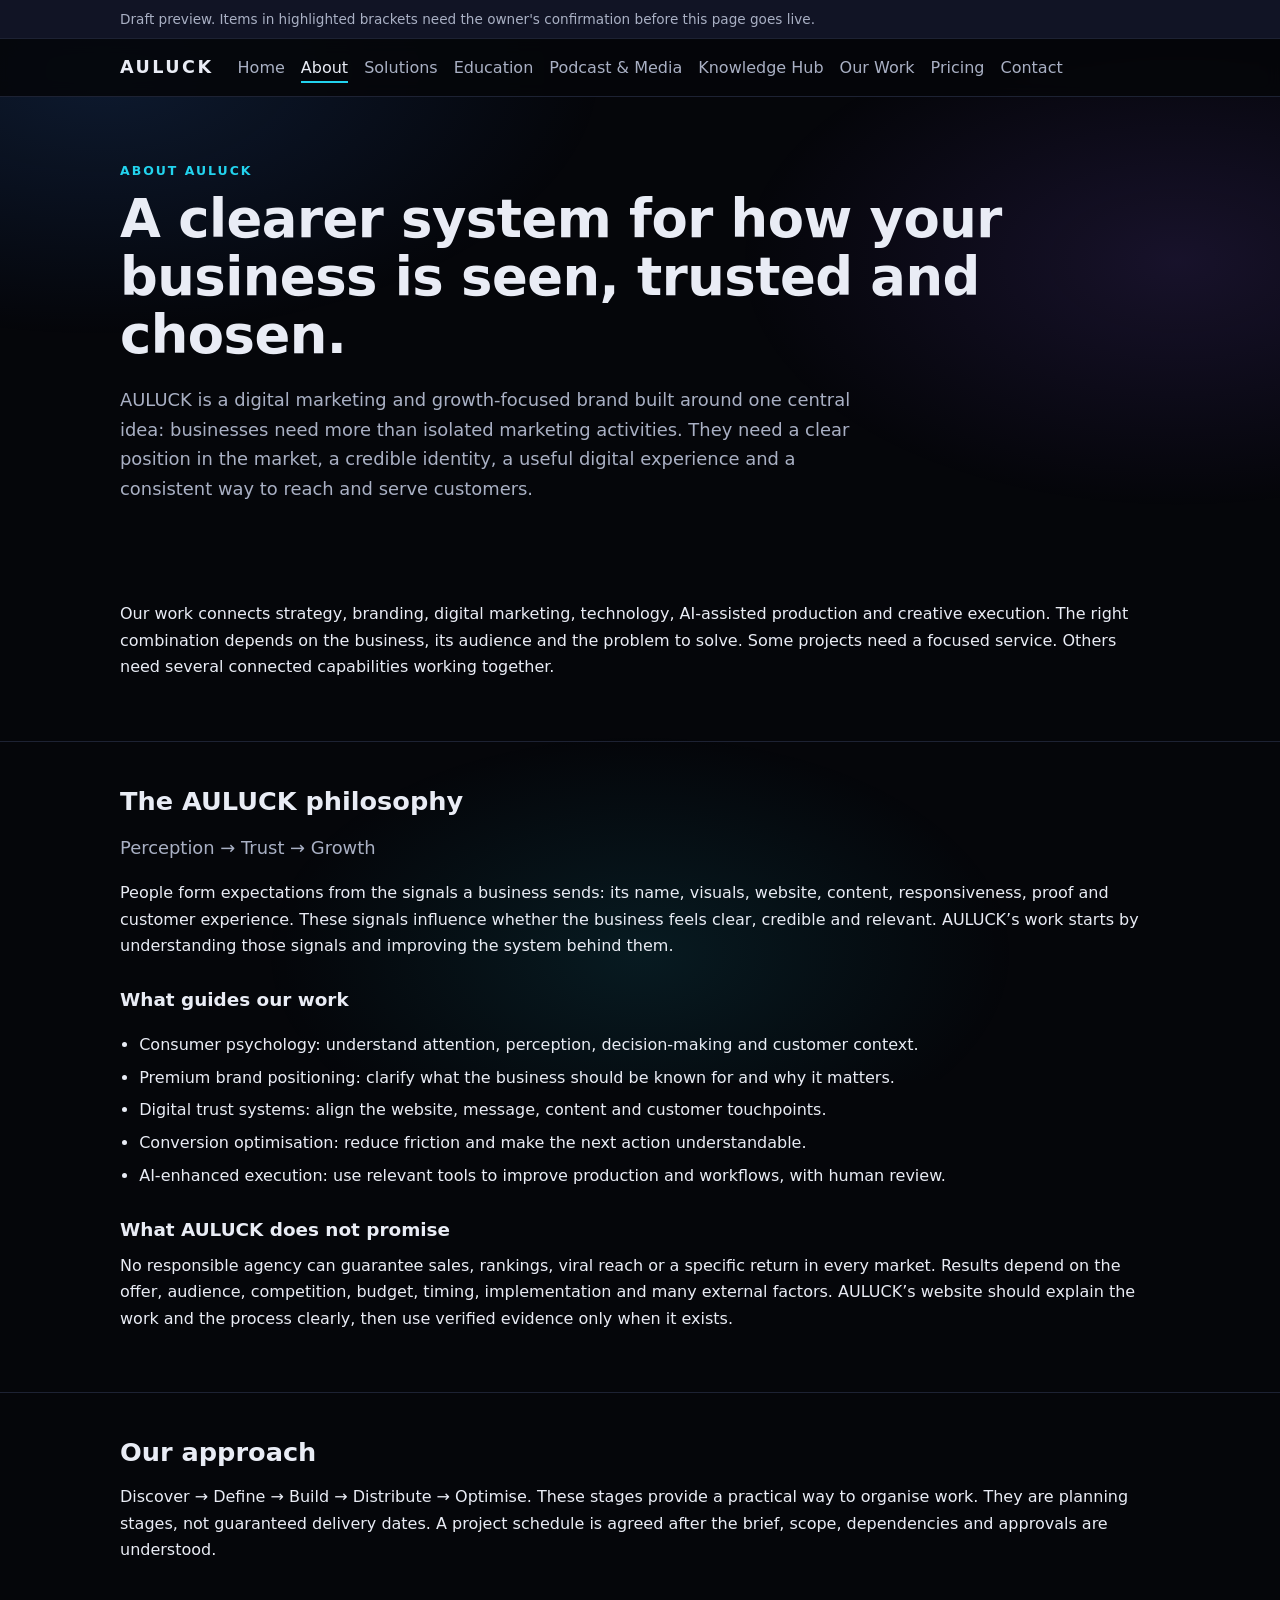
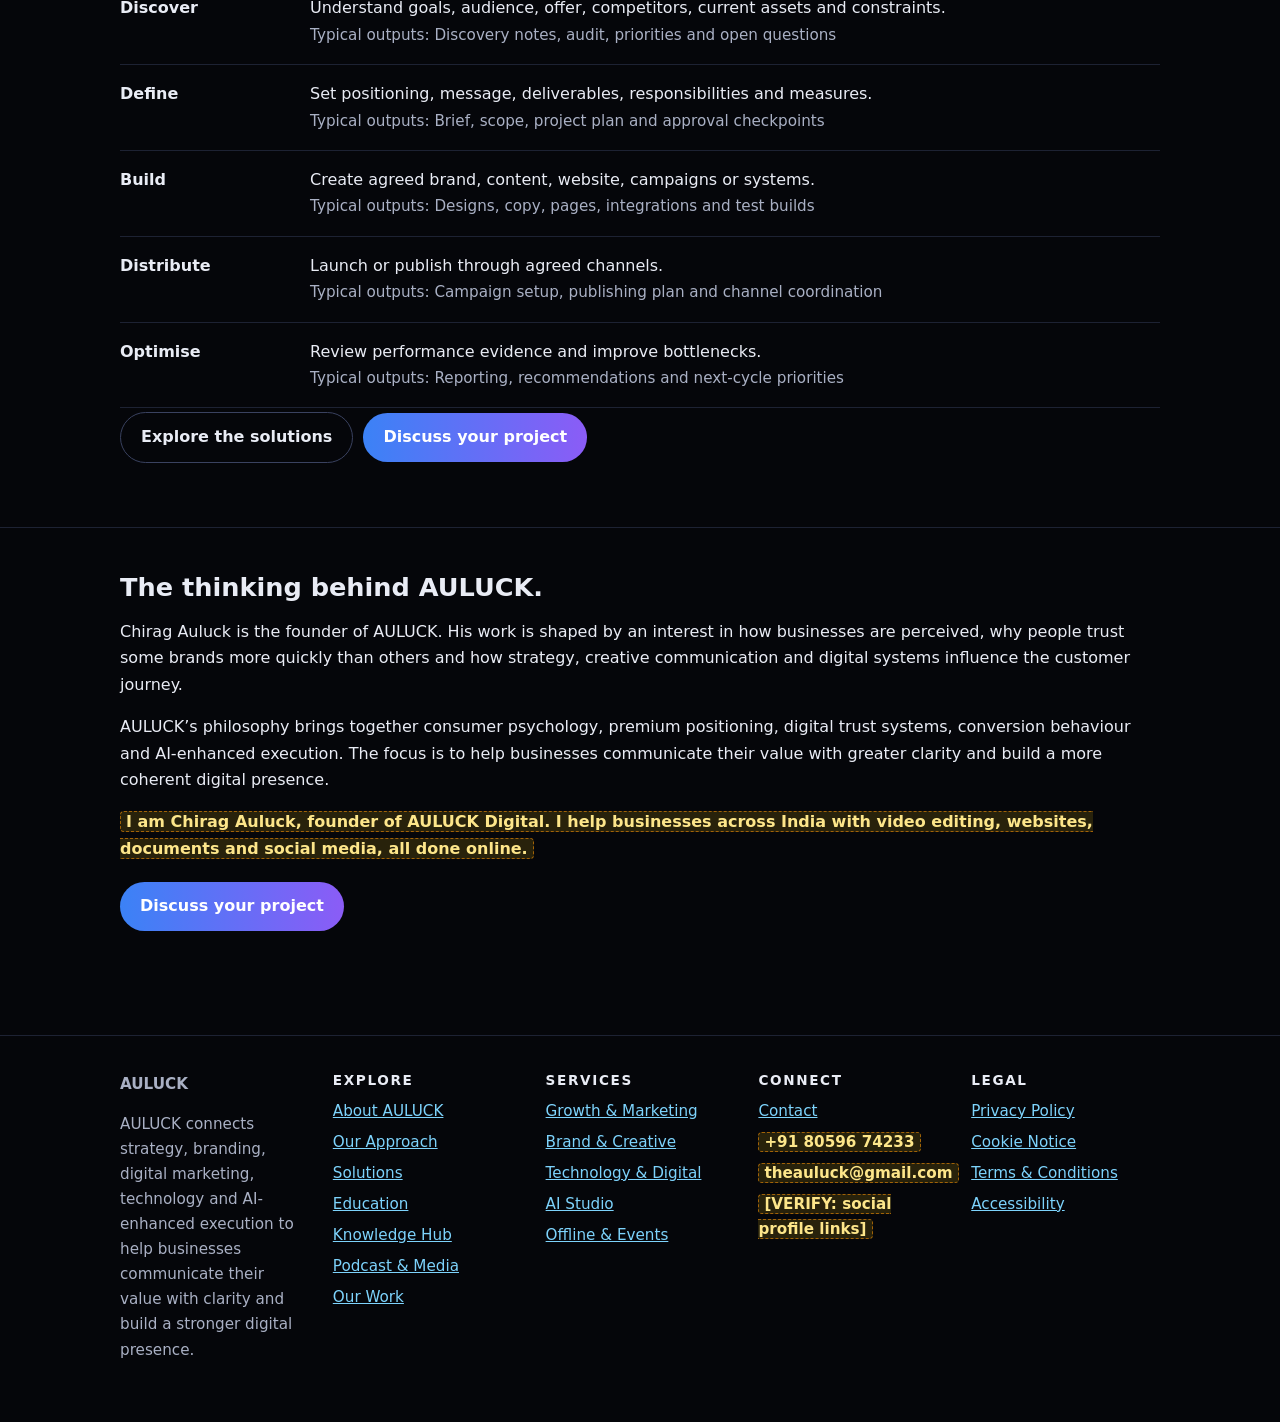
==== commit 0f7ac605: "Replace GitHub Pages site with the new 10-page website" ====
--- a/about.html
+++ b/about.html
@@ -2,35 +2,22 @@
 <html lang="en">
 <head>
 <meta charset="utf-8">
-<meta name="viewport" content="width=device-width,initial-scale=1">
+<meta name="viewport" content="width=device-width, initial-scale=1">
+<meta name="robots" content="noindex">
 <title>About AULUCK | Strategy, Branding and Digital Growth</title>
 <meta name="description" content="Learn about AULUCK’s connected approach to brand positioning, digital marketing, technology, AI and business growth.">
-<link rel="icon" href="data:,">
-<link rel="stylesheet" href="assets/css/site.css">
+<link rel="stylesheet" href="assets/site.css">
 </head>
-<body data-page="about">
-<canvas id="bg" aria-hidden="true"></canvas>
-<div class="shade" aria-hidden="true"></div>
+<body>
 <a class="skip" href="#main">Skip to content</a>
-<header class="top"><div class="wrap"><div class="bar"><a class="logo" href="index.html" aria-label="AULUCK home"><img src="assets/img/logo-crop.jpg" alt="AULUCK logo" width="76" height="56"></a><button class="menu-btn" type="button" aria-expanded="false" aria-controls="site-nav">Menu</button><nav class="main" id="site-nav" aria-label="Main"><a href="index.html">Home</a><a href="business.html">Business</a><a href="education.html">Education</a><a href="about.html" aria-current="page">About</a><a href="blogs.html">Blogs</a><a href="pricing.html">Pricing</a><a href="founder.html">Founder</a></nav></div></div></header>
+<div class="draft-banner"><div class="wrap">Draft preview. Items in highlighted brackets need the owner's confirmation before this page goes live.</div></div>
+<header class="site"><div class="wrap">
+<a class="brand" href="index.html">AULUCK</a>
+<nav class="main" aria-label="Main"><ul><li><a href="index.html">Home</a></li><li><a href="about.html" aria-current="page">About</a></li><li><a href="solutions.html">Solutions</a></li><li><a href="education.html">Education</a></li><li><a href="media.html">Podcast &amp; Media</a></li><li><a href="knowledge-hub.html">Knowledge Hub</a></li><li><a href="work.html">Our Work</a></li><li><a href="pricing.html">Pricing</a></li><li><a href="contact.html">Contact</a></li></ul></nav>
+</div></header>
 <main id="main">
-<section class="hero"><div class="wrap hero-grid no-art"><div><div class="eyebrow pu">About AULUCK</div><h1>A clearer system for how your business is seen, trusted and chosen.</h1><p class="lead" style="margin-top:20px">AULUCK is a digital marketing and growth-focused brand built around one central idea: businesses need more than isolated marketing activities. They need a clear position in the market, a credible identity, a useful digital experience and a consistent way to reach and serve customers.</p><div class="btn-row"><a class="btn p" href="#enquiry">Discuss Your Project</a><a class="btn s" href="business.html">Explore the solutions</a></div></div></div></section>
-<section class="sec"><div class="wrap"><div class="box ring-b"><div class="sec-head"><div class="eyebrow">The AULUCK philosophy</div><h2>Perception, trust, growth.</h2><p>People form expectations from the signals a business sends: its name, visuals, website, content, responsiveness, proof and customer experience. AULUCK starts by understanding those signals and improving the system behind them.</p></div><div class="phil"><span>Perception</span><em>&rarr;</em><span>Trust</span><em>&rarr;</em><span>Growth</span></div><h3 style="margin-top:28px">What guides our work</h3><ul class="list"><li><b style="color:#fff">Consumer psychology:</b> understand attention, perception, decision-making and customer context.</li><li><b style="color:#fff">Premium brand positioning:</b> clarify what the business should be known for and why it matters.</li><li><b style="color:#fff">Digital trust systems:</b> align the website, message, content and customer touchpoints.</li><li><b style="color:#fff">Conversion optimisation:</b> reduce friction and make the next action understandable.</li><li><b style="color:#fff">AI-enhanced execution:</b> use relevant tools to improve production and workflows, with human review.</li></ul><h3 style="margin-top:28px">What AULUCK does not promise</h3><p style="margin-top:10px">No responsible agency can guarantee sales, rankings, viral reach or a specific return in every market. Results depend on the offer, audience, competition, budget, timing, implementation and many external factors.</p></div></div></section>
-<section class="sec"><div class="wrap"><div class="sec-head"><div class="eyebrow">Our approach</div><h2>Discover, define, build, distribute, optimise.</h2><p>These are planning stages, not guaranteed delivery dates. A schedule is agreed after the brief, scope and approvals are understood.</p></div><div class="steps"><div class="step"><b>Discover</b><p>Understand goals, audience, offer, competitors, current assets and constraints.</p></div><div class="step"><b>Define</b><p>Set positioning, message, deliverables, responsibilities and measures.</p></div><div class="step"><b>Build</b><p>Create agreed brand, content, website, campaigns or systems.</p></div><div class="step"><b>Distribute</b><p>Launch or publish through agreed channels.</p></div><div class="step"><b>Optimise</b><p>Review performance evidence and improve bottlenecks.</p></div></div></div></section>
-<section class="sec"><div class="wrap box-grid"><div class="box ring-b"><div class="eyebrow">How the two branches connect</div><h3>Business and Education</h3><p style="margin-top:12px">AULUCK has two branches. Business services are for companies. Education is for students and learners. Both use the same way of working.</p></div><div class="box ring-e"><div class="eyebrow pu">Our work</div><h3>Selected work</h3><p style="margin-top:12px"><span class="ph">Our Work: to be added</span></p><p class="note" style="margin-top:12px">Only genuine work will be shown here. Results are added only when AULUCK has verified evidence.</p></div></div></section>
-<section class="sec" id="enquiry"><div class="wrap"><div class="sec-head"><div class="eyebrow">Enquiry</div><h2>Tell us what you are building.</h2><p>We will review your brief and discuss a suitable scope. Nothing is booked from this form.</p></div><div class="box"><form class="enq" novalidate><div><label for="e-name">Name <span class="req">*</span></label><input class="field" id="e-name" name="name" required autocomplete="name"></div><div><label for="e-email">Email <span class="req">*</span></label><input class="field" id="e-email" name="email" type="email" required autocomplete="email"></div><div><label for="e-phone">Phone or WhatsApp</label><input class="field" id="e-phone" name="phone" type="tel" autocomplete="tel"></div><div><label for="e-cat">Category</label><select class="field" id="e-cat" name="category"><option>Business services</option><option>Education</option><option>Not sure yet</option></select></div><div class="full"><span class="note">Preferred contact</span><div class="radios" style="margin-top:8px"><label><input type="radio" name="contact" value="WhatsApp" checked> WhatsApp</label><label><input type="radio" name="contact" value="Call"> Call</label><label><input type="radio" name="contact" value="Email"> Email</label></div></div><div class="full"><label for="e-details">Details</label><textarea class="field" id="e-details" name="details" rows="5"></textarea></div><div class="full consent"><input type="checkbox" id="e-consent" name="consent" required><label for="e-consent" style="margin:0">I agree that AULUCK may contact me about this enquiry. I have read the <button type="button" data-legal="privacy" style="background:none;border:0;color:#7FB8FF;text-decoration:underline;cursor:pointer;font:inherit;padding:0">Privacy notice</button>. <span class="req">*</span></label></div><div class="full btn-row" style="margin-top:0"><button class="btn p" type="submit">Submit enquiry</button></div><p class="form-status full" aria-live="polite"></p><p class="enq-note full">Submitting opens WhatsApp with your details filled in. Press send there to reach AULUCK.</p></form></div></div></section>
-<section class="sec" id="faq"><div class="wrap"><div class="sec-head"><div class="eyebrow">FAQ</div><h2>Frequently asked questions</h2></div><div class="box"><details class="faq"><summary>Is branding the same as marketing?</summary><p>No. Branding shapes identity, meaning, recognition and expectations. Marketing is the broader system of understanding demand, creating value, communicating an offer and reaching customers. Branding supports marketing, but the two are not interchangeable.</p></details><details class="faq"><summary>Is digital marketing only social media?</summary><p>No. Digital marketing includes search, websites, analytics, email, paid media, social platforms, marketplaces, CRM and other digital touchpoints. Social media is one channel within a wider customer journey.</p></details><details class="faq"><summary>What should a business do first: logo, website or marketing?</summary><p>Start with strategic clarity. Define the audience, problem, offer and positioning. Then build the identity and digital assets that communicate that strategy. The right order depends on the business and its current assets.</p></details><details class="faq"><summary>How long does it take to build a brand?</summary><p>A visual identity can be produced within an agreed project schedule. Brand strength takes longer because memory, trust and reputation develop through repeated exposure and customer experience. Separate asset-production timelines from long-term market perception.</p></details><details class="faq"><summary>Why can a business get reach but not sales?</summary><p>Reach is an attention measure. Sales also depend on relevance, offer quality, trust, price, timing, friction, lead quality and the sales process. Review the full journey rather than assuming more reach will solve the problem.</p></details><details class="faq"><summary>Do I need paid ads if organic content is working?</summary><p>Not automatically. Organic and paid channels have different roles. The right mix depends on the objective, economics, audience behaviour and maturity of the offer. Advertising should be tested with a clear budget and reliable tracking.</p></details><details class="faq"><summary>What is a marketing funnel?</summary><p>A funnel describes the journey from awareness and consideration to conversion and retention. It helps a business identify where suitable customers are getting stuck and what should be improved.</p></details><details class="faq"><summary>Where does psychology fit into digital marketing?</summary><p>Psychology helps explain attention, perception, trust, comparison, decision friction and memory. It should be applied ethically to improve clarity and relevance, not to deceive or pressure customers.</p></details><details class="faq"><summary>Will AI replace digital marketers?</summary><p>AI can accelerate parts of research, production, analysis and operations. It does not remove the need for market judgement, positioning, commercial thinking, verification, creativity and relationship management.</p></details><details class="faq"><summary>Does AULUCK guarantee SEO rankings or sales?</summary><p>No. Search rankings, reach, leads and sales depend on multiple factors outside any one provider’s control. AULUCK should agree scope, measurement and reporting, but must not guarantee a fixed outcome.</p></details><details class="faq"><summary>Can I request only one service?</summary><p>Yes. A project can be scoped around an individual service or a combination of capabilities where the requirements justify it.</p></details><details class="faq"><summary>How is pricing decided?</summary><p>Starting prices are on the Pricing page. Services with a fixed starting price show it there, and services that need a scope are marked Get Quote. Prices are to be confirmed by AULUCK. Quotes depend on scope, deliverables, complexity, timeline and third-party costs.</p></details><details class="faq"><summary>Are ad spend and third-party costs included?</summary><p>They are separate unless the written quotation specifically includes them. This may include media spend, influencer fees, printing, domain, hosting, software, APIs, subscriptions and other external costs.</p></details><details class="faq"><summary>Are AULUCK courses currently open for enrolment?</summary><p>Course materials and course portfolio are reported prepared. Current enrolment status, launch dates, fees, course format and certificate policy must be confirmed on the relevant course page before a learner registers.</p></details></div></div></section>
-
+<div class="hero"><div class="wrap"><p class="eyebrow">About AULUCK</p><h1>A clearer system for how your business is seen, trusted and chosen.</h1><p class="lead">AULUCK is a digital marketing and growth-focused brand built around one central idea: businesses need more than isolated marketing activities. They need a clear position in the market, a credible identity, a useful digital experience and a consistent way to reach and serve customers.</p></div></div><section class="sec first" id="story"><div class="wrap"><p>Our work connects strategy, branding, digital marketing, technology, AI-assisted production and creative execution. The right combination depends on the business, its audience and the problem to solve. Some projects need a focused service. Others need several connected capabilities working together.</p></div></section><section class="sec" id="philosophy" aria-labelledby="philosophy-h"><div class="wrap"><h2 id="philosophy-h">The AULUCK philosophy</h2><p class="lead">Perception → Trust → Growth</p><p>People form expectations from the signals a business sends: its name, visuals, website, content, responsiveness, proof and customer experience. These signals influence whether the business feels clear, credible and relevant. AULUCK’s work starts by understanding those signals and improving the system behind them.</p><h3>What guides our work</h3><ul class="plain"><li>Consumer psychology: understand attention, perception, decision-making and customer context.</li><li>Premium brand positioning: clarify what the business should be known for and why it matters.</li><li>Digital trust systems: align the website, message, content and customer touchpoints.</li><li>Conversion optimisation: reduce friction and make the next action understandable.</li><li>AI-enhanced execution: use relevant tools to improve production and workflows, with human review.</li></ul><h3>What AULUCK does not promise</h3><p>No responsible agency can guarantee sales, rankings, viral reach or a specific return in every market. Results depend on the offer, audience, competition, budget, timing, implementation and many external factors. AULUCK’s website should explain the work and the process clearly, then use verified evidence only when it exists.</p></div></section><section class="sec" id="our-approach" aria-labelledby="our-approach-h"><div class="wrap"><h2 id="our-approach-h">Our approach</h2><p>Discover → Define → Build → Distribute → Optimise. These stages provide a practical way to organise work. They are planning stages, not guaranteed delivery dates. A project schedule is agreed after the brief, scope, dependencies and approvals are understood.</p><ul class="stages"><li><span class="stage-name">Discover</span><span>Understand goals, audience, offer, competitors, current assets and constraints.<br><span class="stage-out">Typical outputs: Discovery notes, audit, priorities and open questions</span></span></li><li><span class="stage-name">Define</span><span>Set positioning, message, deliverables, responsibilities and measures.<br><span class="stage-out">Typical outputs: Brief, scope, project plan and approval checkpoints</span></span></li><li><span class="stage-name">Build</span><span>Create agreed brand, content, website, campaigns or systems.<br><span class="stage-out">Typical outputs: Designs, copy, pages, integrations and test builds</span></span></li><li><span class="stage-name">Distribute</span><span>Launch or publish through agreed channels.<br><span class="stage-out">Typical outputs: Campaign setup, publishing plan and channel coordination</span></span></li><li><span class="stage-name">Optimise</span><span>Review performance evidence and improve bottlenecks.<br><span class="stage-out">Typical outputs: Reporting, recommendations and next-cycle priorities</span></span></li></ul><p><a class="btn ghost" href="solutions.html">Explore the solutions</a><a class="btn" href="contact.html#enquiry">Discuss your project</a></p></div></section><section class="sec" id="founder" aria-labelledby="founder-h"><div class="wrap"><h2 id="founder-h">The thinking behind AULUCK.</h2><p>Chirag Auluck is the founder of AULUCK. His work is shaped by an interest in how businesses are perceived, why people trust some brands more quickly than others and how strategy, creative communication and digital systems influence the customer journey.</p><p>AULUCK’s philosophy brings together consumer psychology, premium positioning, digital trust systems, conversion behaviour and AI-enhanced execution. The focus is to help businesses communicate their value with greater clarity and build a more coherent digital presence.</p><p><span class="ph">I am Chirag Auluck, founder of AULUCK Digital. I help businesses across India with video editing, websites, documents and social media, all done online.</span></p><p><a class="btn" href="contact.html#enquiry">Discuss your project</a></p></div></section>
 </main>
-<footer class="site"><div class="wrap"><div class="foot-grid"><div><a class="logo" href="index.html" aria-label="AULUCK home"><img src="assets/img/logo-crop.jpg" alt="AULUCK logo" width="76" height="56"></a><p style="margin-top:14px;max-width:360px">AULUCK connects strategy, branding, digital marketing, technology and education so businesses can build trust and grow with clarity.</p></div><div><h5>Pages</h5><a href="index.html">Home</a><a href="business.html">Business</a><a href="education.html">Education</a><a href="about.html">About</a><a href="blogs.html">Blogs</a><a href="pricing.html">Pricing</a><a href="founder.html">Founder</a></div><div><h5>Contact</h5><a data-tel href="tel:+918059674233">+91 80596 74233</a><a data-wa href="https://wa.me/918059674233">WhatsApp</a><p class="note" style="margin-top:12px">Social links: to be added</p></div></div><div class="legal-row"><span>&copy; AULUCK</span><button type="button" data-legal="terms">Terms</button><button type="button" data-legal="privacy">Privacy</button><button type="button" data-legal="cookie">Cookie</button><button type="button" data-legal="access">Accessibility</button></div></div></footer>
-<div class="fab">
-<div class="fab-menu" id="fab-menu" hidden><a data-tel href="tel:+918059674233">Call AULUCK</a><a data-wa href="https://wa.me/918059674233">WhatsApp AULUCK</a></div>
-<button class="fab-btn" type="button" aria-expanded="false" aria-controls="fab-menu" aria-label="Call or WhatsApp AULUCK"><svg viewBox="0 0 24 24" fill="none" stroke="currentColor" stroke-width="2" aria-hidden="true"><path d="M21 15.5a2 2 0 0 1-2 2H8l-5 4V6a2 2 0 0 1 2-2h14a2 2 0 0 1 2 2z"/></svg></button></div>
-<div id="modal" class="modal" role="dialog" aria-modal="true" aria-labelledby="modal-title" hidden><div class="modal-box"><div class="modal-top"><div id="modal-tag"></div><button class="modal-x" type="button" aria-label="Close">&times;</button></div><div class="modal-scroll" id="modal-scroll"><h2 id="modal-title"></h2><div id="modal-body"></div></div><div class="modal-foot" id="modal-foot"></div></div></div>
-<script src="assets/js/bg.js"></script>
-<script src="assets/js/config.js"></script>
-<script src="assets/js/data.js"></script>
-<script src="assets/js/app.js"></script>
-<noscript><p class="wrap" style="padding-top:20px">Some lists and the diagram need JavaScript. The main text of each page is still here.</p></noscript>
+<footer class="site"><div class="wrap"><div class="cols"><div><p><strong>AULUCK</strong></p><p>AULUCK connects strategy, branding, digital marketing, technology and AI-enhanced execution to help businesses communicate their value with clarity and build a stronger digital presence.</p></div><div><h2>Explore</h2><ul><li><a href="about.html">About AULUCK</a></li><li><a href="about.html#our-approach">Our Approach</a></li><li><a href="solutions.html">Solutions</a></li><li><a href="education.html">Education</a></li><li><a href="knowledge-hub.html">Knowledge Hub</a></li><li><a href="media.html">Podcast &amp; Media</a></li><li><a href="work.html">Our Work</a></li></ul></div><div><h2>Services</h2><ul><li><a href="solutions.html#growth-marketing">Growth &amp; Marketing</a></li><li><a href="solutions.html#brand-creative">Brand &amp; Creative</a></li><li><a href="solutions.html#technology-digital">Technology &amp; Digital</a></li><li><a href="solutions.html#ai-studio">AI Studio</a></li><li><a href="solutions.html#offline-events">Offline &amp; Events</a></li></ul></div><div><h2>Connect</h2><ul><li><a href="contact.html">Contact</a></li><li><span class="ph">+91 80596 74233</span></li><li><span class="ph">theauluck@gmail.com</span></li><li><span class="ph">[VERIFY: social profile links]</span></li></ul></div><div><h2>Legal</h2><ul><li><a href="legal.html#privacy">Privacy Policy</a></li><li><a href="legal.html#cookie">Cookie Notice</a></li><li><a href="legal.html#terms">Terms &amp; Conditions</a></li><li><a href="legal.html#accessibility">Accessibility</a></li></ul></div></div></div></footer>
 </body>
 </html>
--- a/assets/site.css
+++ b/assets/site.css
@@ -0,0 +1,296 @@
+:root {
+  --bg: #05060a;
+  --panel: #0b0d14;
+  --text: #e9ecf5;
+  --muted: #a9b0c4;
+  --blue: #3b82f6;
+  --violet: #8b5cf6;
+  --cyan: #22d3ee;
+  --line: #1d2233;
+  --link: #7dd3fc;
+  --ph-bg: rgba(250, 204, 21, 0.14);
+  --ph-text: #fde68a;
+}
+
+* { box-sizing: border-box; }
+
+html { scroll-behavior: smooth; }
+
+body {
+  margin: 0;
+  background: var(--bg);
+  color: var(--text);
+  font: 16px/1.65 system-ui, -apple-system, "Segoe UI", Roboto, Arial, sans-serif;
+  position: relative;
+  min-height: 100vh;
+  overflow-x: hidden;
+}
+
+/* Decorative background only: soft blue, violet and cyan glows drifting on black. */
+body::before {
+  content: "";
+  position: fixed;
+  inset: -20%;
+  z-index: -1;
+  pointer-events: none;
+  background:
+    radial-gradient(40% 30% at 20% 20%, rgba(59, 130, 246, 0.16), transparent 70%),
+    radial-gradient(35% 28% at 80% 35%, rgba(139, 92, 246, 0.14), transparent 70%),
+    radial-gradient(30% 25% at 50% 90%, rgba(34, 211, 238, 0.10), transparent 70%);
+  animation: drift 40s ease-in-out infinite alternate;
+}
+
+@keyframes drift {
+  from { transform: translate3d(0, 0, 0); }
+  to { transform: translate3d(3%, -2%, 0); }
+}
+
+a { color: var(--link); }
+img { max-width: 100%; height: auto; }
+
+.wrap { max-width: 1080px; margin: 0 auto; padding: 0 20px; }
+
+.skip { position: absolute; left: -999px; top: 0; }
+.skip:focus { left: 12px; top: 12px; background: #fff; color: #000; padding: 8px 12px; z-index: 10; }
+
+:focus-visible { outline: 3px solid var(--cyan); outline-offset: 2px; }
+
+.draft-banner {
+  background: #111425;
+  border-bottom: 1px solid var(--line);
+  color: var(--muted);
+  font-size: 0.85rem;
+  padding: 8px 0;
+}
+
+header.site {
+  position: sticky;
+  top: 0;
+  z-index: 5;
+  background: rgba(5, 6, 10, 0.88);
+  backdrop-filter: blur(8px);
+  border-bottom: 1px solid var(--line);
+}
+
+header.site .wrap {
+  display: flex;
+  flex-wrap: wrap;
+  align-items: center;
+  gap: 10px 24px;
+  padding-top: 14px;
+  padding-bottom: 14px;
+}
+
+.brand {
+  font-weight: 800;
+  letter-spacing: 0.14em;
+  color: var(--text);
+  text-decoration: none;
+  font-size: 1.1rem;
+}
+
+nav.main ul {
+  list-style: none;
+  display: flex;
+  flex-wrap: wrap;
+  gap: 6px 16px;
+  margin: 0;
+  padding: 0;
+}
+
+nav.main a {
+  color: var(--muted);
+  text-decoration: none;
+  padding: 4px 0;
+  border-bottom: 2px solid transparent;
+}
+
+nav.main a:hover { color: var(--text); }
+nav.main a[aria-current="page"] { color: var(--text); border-bottom-color: var(--cyan); }
+
+.hero { padding: 64px 0 36px; }
+
+.eyebrow {
+  color: var(--cyan);
+  text-transform: uppercase;
+  letter-spacing: 0.16em;
+  font-size: 0.78rem;
+  font-weight: 700;
+  margin: 0 0 8px;
+}
+
+h1 {
+  font-size: clamp(2rem, 5vw, 3.3rem);
+  line-height: 1.1;
+  margin: 0.1em 0 0.4em;
+  letter-spacing: -0.01em;
+}
+
+h2 { font-size: 1.6rem; line-height: 1.25; margin: 0 0 0.6em; }
+h3 { font-size: 1.15rem; margin: 1.4em 0 0.4em; }
+h4 { font-size: 1rem; margin: 1.2em 0 0.3em; color: #c7d2fe; }
+
+.lead { font-size: 1.12rem; color: var(--muted); max-width: 760px; }
+
+p { margin: 0 0 1em; }
+
+section.sec {
+  padding: 44px 0;
+  border-top: 1px solid var(--line);
+}
+
+section.sec.first { border-top: none; }
+
+.narrow { max-width: 760px; }
+
+.btn {
+  display: inline-block;
+  padding: 11px 20px;
+  border-radius: 999px;
+  background: linear-gradient(90deg, var(--blue), var(--violet));
+  color: #fff;
+  text-decoration: none;
+  font-weight: 600;
+  margin: 4px 10px 4px 0;
+}
+
+.btn.ghost {
+  background: transparent;
+  border: 1px solid #3a4260;
+  color: var(--text);
+}
+
+.grid {
+  display: grid;
+  gap: 16px;
+  grid-template-columns: repeat(auto-fit, minmax(240px, 1fr));
+}
+
+.panel {
+  background: var(--panel);
+  border: 1px solid var(--line);
+  border-radius: 14px;
+  padding: 18px 20px;
+}
+
+.panel h3 { margin-top: 0.2em; }
+
+.ph {
+  background: var(--ph-bg);
+  color: var(--ph-text);
+  border: 1px dashed #a16207;
+  border-radius: 4px;
+  padding: 0 5px;
+  font-weight: 600;
+  white-space: normal;
+}
+
+.note {
+  border-left: 3px solid var(--cyan);
+  padding: 4px 0 4px 14px;
+  color: var(--muted);
+}
+
+.toc {
+  columns: 2 260px;
+  column-gap: 28px;
+  padding: 0;
+  margin: 0;
+  list-style: none;
+}
+
+.toc li { break-inside: avoid; padding: 3px 0; }
+
+table { width: 100%; border-collapse: collapse; margin: 0.6em 0 1.2em; }
+th, td { text-align: left; padding: 10px 10px; border-bottom: 1px solid var(--line); vertical-align: top; }
+th { color: var(--muted); font-weight: 600; font-size: 0.9rem; }
+
+.table-wrap { overflow-x: auto; }
+
+.stages { list-style: none; padding: 0; margin: 0; counter-reset: stage; }
+.stages li {
+  padding: 16px 0;
+  border-bottom: 1px solid var(--line);
+  display: grid;
+  gap: 4px 20px;
+  grid-template-columns: minmax(120px, 170px) 1fr;
+}
+.stages .stage-name { font-weight: 700; color: var(--text); }
+.stages .stage-out { color: var(--muted); font-size: 0.95rem; }
+
+ul.plain, ol.plain { padding-left: 1.2em; }
+ul.plain li, ol.plain li { margin-bottom: 0.4em; }
+
+.service-meta { color: var(--muted); font-size: 0.95rem; margin: 0 0 0.8em; }
+
+form .field { margin: 14px 0; }
+form label { display: block; margin-bottom: 5px; font-weight: 600; }
+form .hint { color: var(--muted); font-size: 0.9rem; margin: 4px 0 0; }
+input, select, textarea {
+  width: 100%;
+  background: #0f1320;
+  color: var(--text);
+  border: 1px solid #2a3148;
+  border-radius: 8px;
+  padding: 10px 12px;
+  font: inherit;
+}
+textarea { min-height: 130px; resize: vertical; }
+.check { display: flex; gap: 10px; align-items: flex-start; }
+.check input { width: auto; margin-top: 6px; }
+
+details {
+  border-bottom: 1px solid var(--line);
+  padding: 12px 0;
+}
+details summary { cursor: pointer; font-weight: 600; }
+details p { margin: 10px 0 0; color: var(--muted); }
+
+.clause h3 { font-size: 1rem; }
+.clause p { margin-bottom: 0.7em; }
+
+.legal-banner {
+  border: 1px solid #3a2f0b;
+  background: rgba(250, 204, 21, 0.06);
+  border-radius: 10px;
+  padding: 12px 16px;
+  color: var(--ph-text);
+  margin: 18px 0 8px;
+}
+
+footer.site {
+  border-top: 1px solid var(--line);
+  margin-top: 40px;
+  padding: 36px 0 44px;
+  color: var(--muted);
+  font-size: 0.95rem;
+}
+
+footer.site .cols {
+  display: grid;
+  gap: 24px;
+  grid-template-columns: repeat(auto-fit, minmax(180px, 1fr));
+}
+
+footer.site ul { list-style: none; padding: 0; margin: 0; }
+footer.site li { margin-bottom: 6px; }
+footer.site h2 { font-size: 0.85rem; text-transform: uppercase; letter-spacing: 0.12em; color: var(--text); margin-bottom: 10px; }
+
+@media (max-width: 640px) {
+  .wrap { padding: 0 16px; }
+  .hero { padding: 40px 0 24px; }
+  section.sec { padding: 30px 0; }
+  h1 { font-size: 2rem; }
+  h2 { font-size: 1.35rem; }
+  .btn { display: block; text-align: center; margin: 8px 0; }
+  .stages li { grid-template-columns: 1fr; }
+  .toc { columns: 1; }
+  table { font-size: 0.92rem; }
+  th, td { padding: 8px 6px; }
+}
+
+@media (prefers-reduced-motion: reduce) {
+  html { scroll-behavior: auto; }
+  body::before { animation: none; }
+  * { transition: none !important; animation: none !important; }
+}
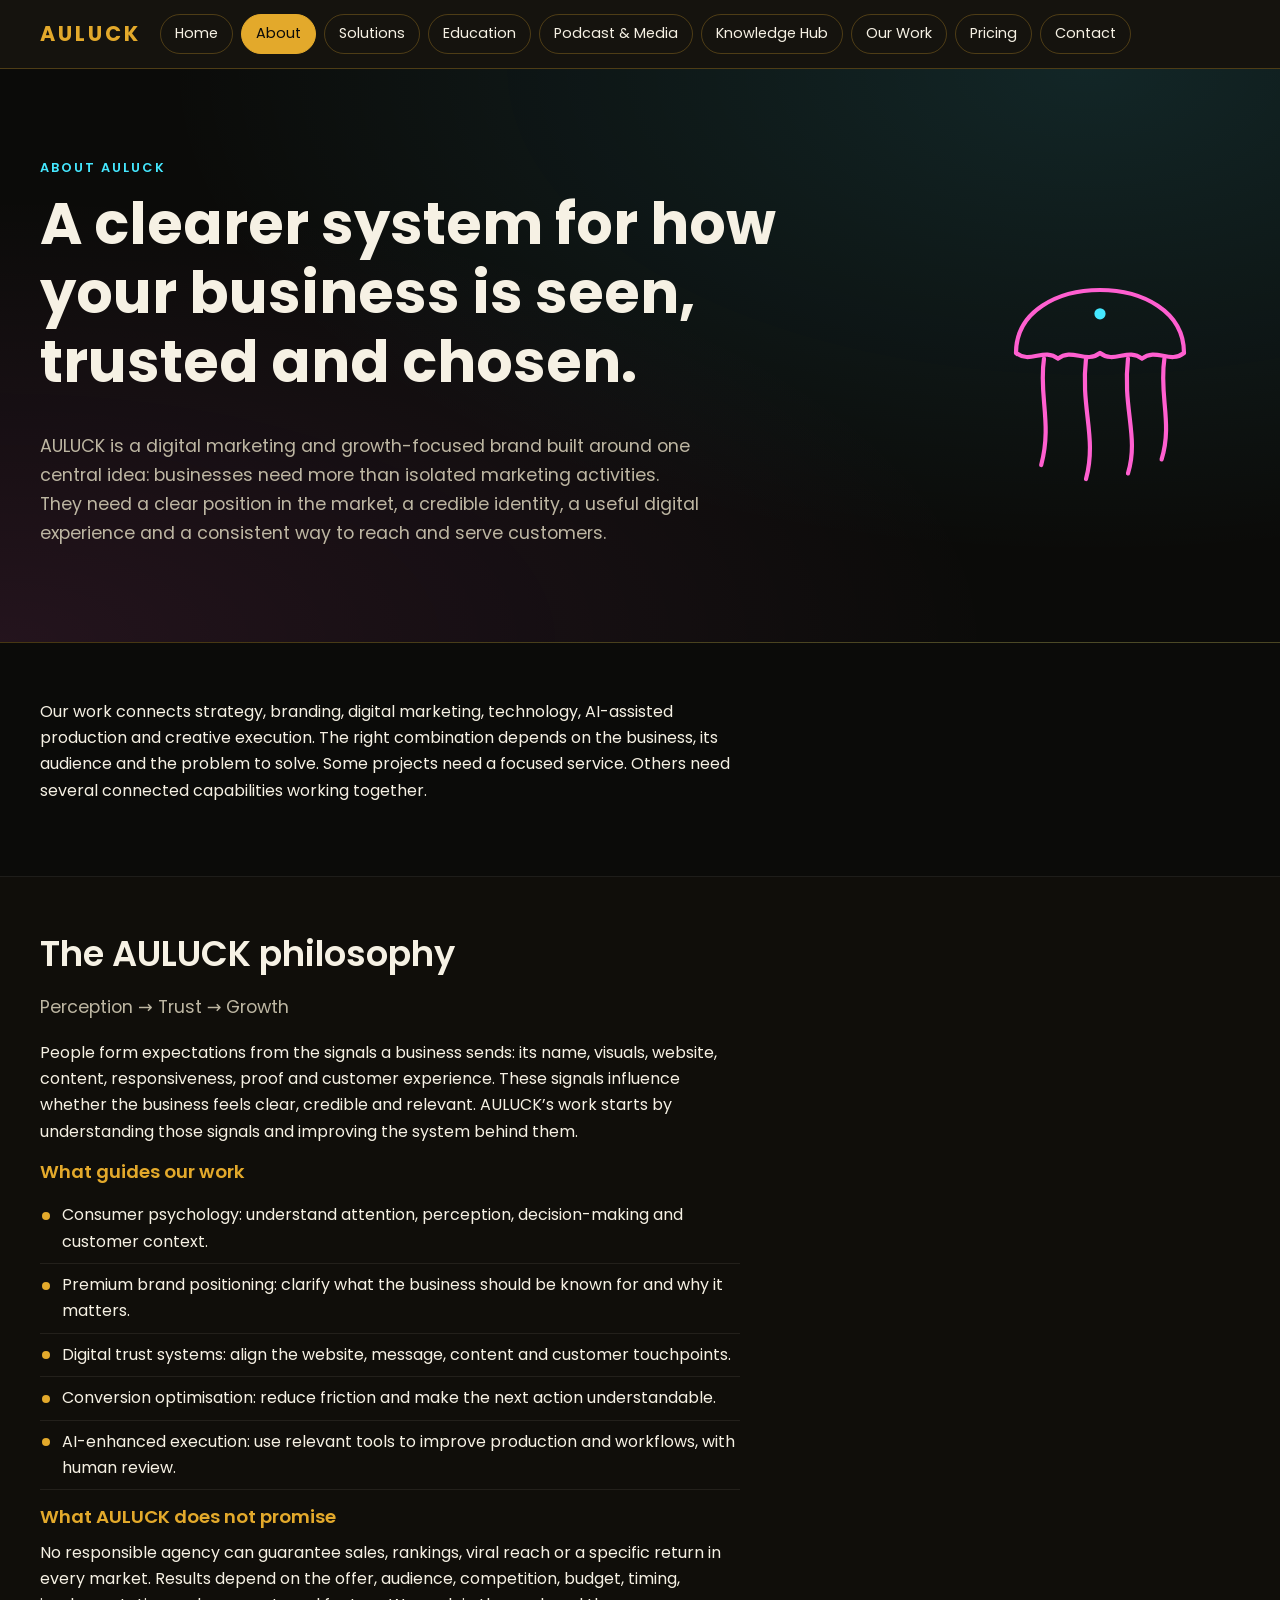
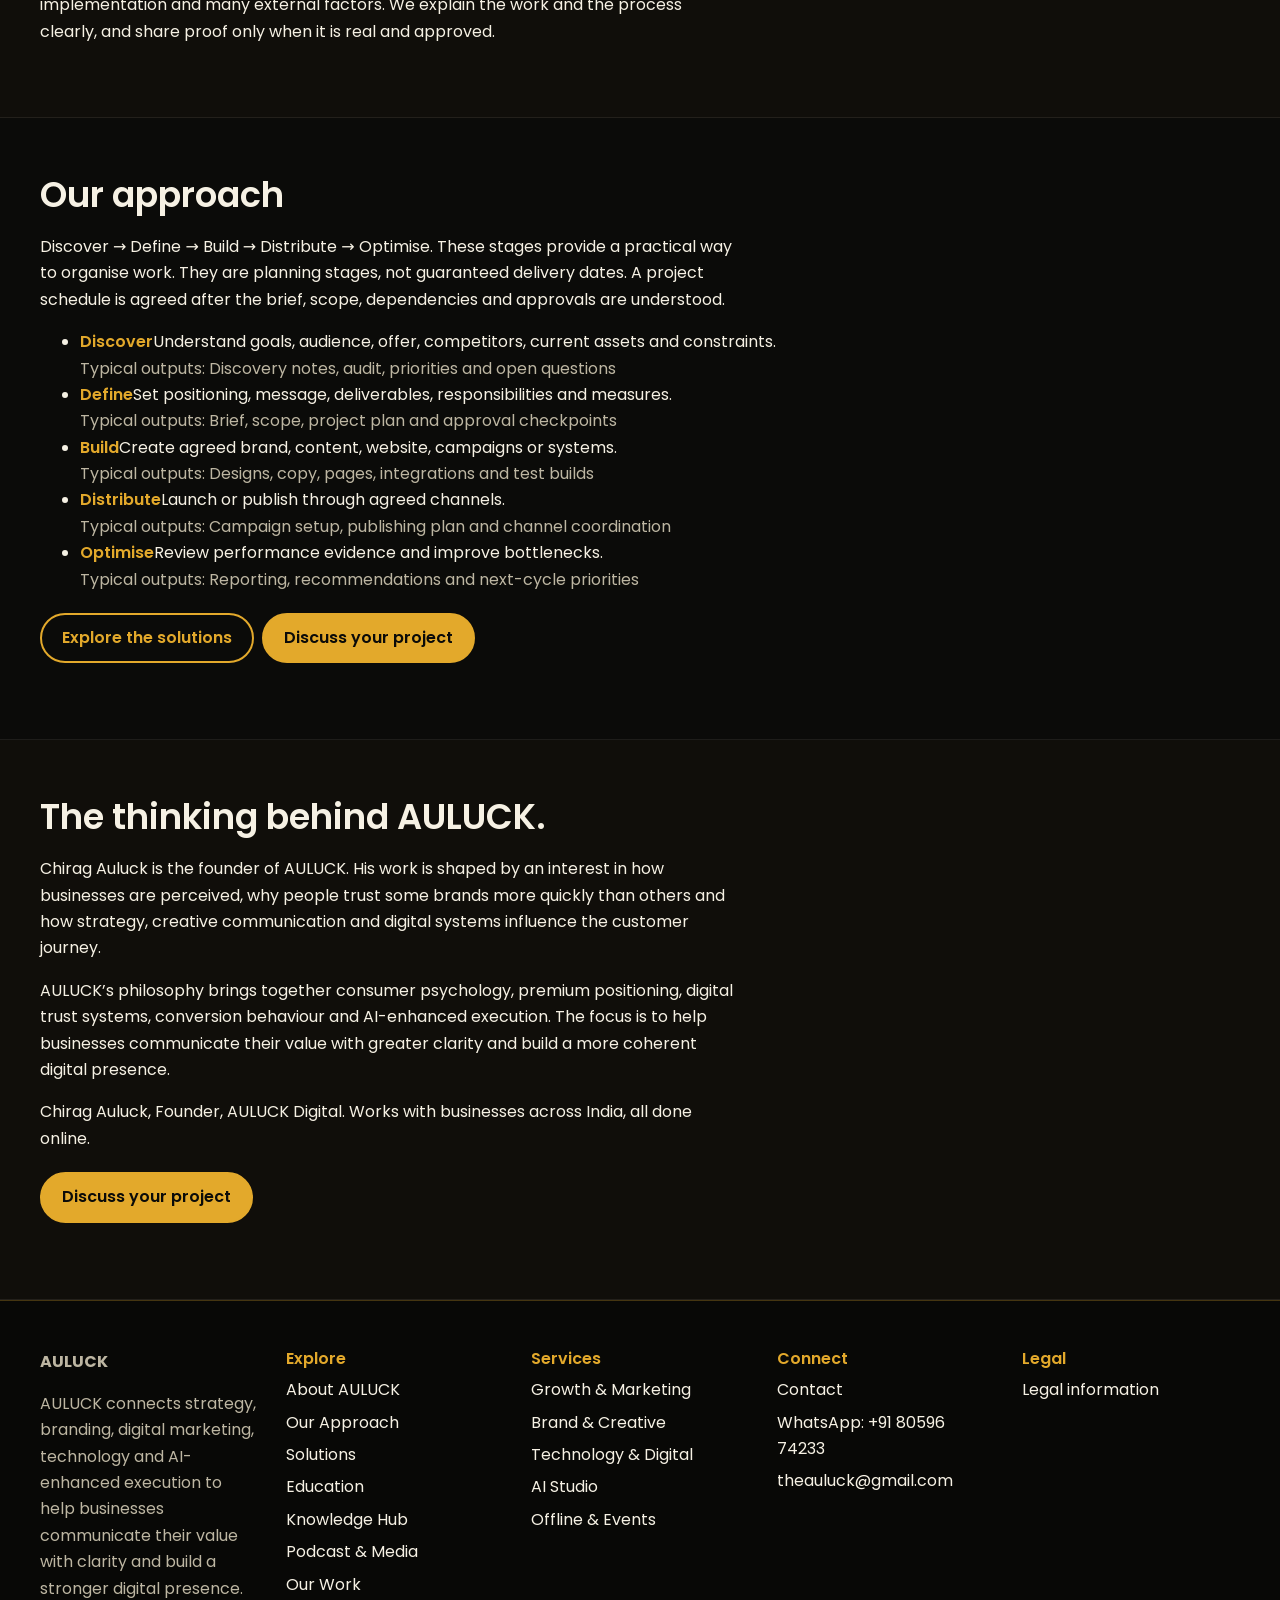
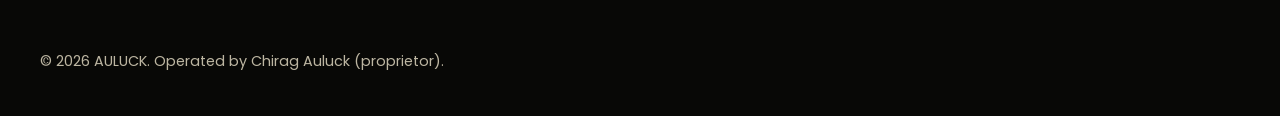
==== commit 369fdba6: "Publish the full AULUCK website (10 pages)" ====
--- a/about.html
+++ b/about.html
@@ -3,21 +3,19 @@
 <head>
 <meta charset="utf-8">
 <meta name="viewport" content="width=device-width, initial-scale=1">
-<meta name="robots" content="noindex">
 <title>About AULUCK | Strategy, Branding and Digital Growth</title>
 <meta name="description" content="Learn about AULUCK’s connected approach to brand positioning, digital marketing, technology, AI and business growth.">
+<link rel="preconnect" href="https://fonts.googleapis.com">
+<link rel="preconnect" href="https://fonts.gstatic.com" crossorigin>
+<link href="https://fonts.googleapis.com/css2?family=Poppins:wght@400;500;600;700&amp;display=swap" rel="stylesheet">
 <link rel="stylesheet" href="assets/site.css">
 </head>
 <body>
 <a class="skip" href="#main">Skip to content</a>
-<div class="draft-banner"><div class="wrap">Draft preview. Items in highlighted brackets need the owner's confirmation before this page goes live.</div></div>
-<header class="site"><div class="wrap">
-<a class="brand" href="index.html">AULUCK</a>
-<nav class="main" aria-label="Main"><ul><li><a href="index.html">Home</a></li><li><a href="about.html" aria-current="page">About</a></li><li><a href="solutions.html">Solutions</a></li><li><a href="education.html">Education</a></li><li><a href="media.html">Podcast &amp; Media</a></li><li><a href="knowledge-hub.html">Knowledge Hub</a></li><li><a href="work.html">Our Work</a></li><li><a href="pricing.html">Pricing</a></li><li><a href="contact.html">Contact</a></li></ul></nav>
-</div></header>
+<header class="site"><div class="wrap"><a class="brand" href="index.html">AULUCK</a><nav class="main" aria-label="Main"><ul><li><a href="index.html">Home</a></li><li><a href="about.html" aria-current="page">About</a></li><li><a href="solutions.html">Solutions</a></li><li><a href="education.html">Education</a></li><li><a href="media.html">Podcast &amp; Media</a></li><li><a href="knowledge-hub.html">Knowledge Hub</a></li><li><a href="work.html">Our Work</a></li><li><a href="pricing.html">Pricing</a></li><li><a href="contact.html">Contact</a></li></ul></nav></div></header>
 <main id="main">
-<div class="hero"><div class="wrap"><p class="eyebrow">About AULUCK</p><h1>A clearer system for how your business is seen, trusted and chosen.</h1><p class="lead">AULUCK is a digital marketing and growth-focused brand built around one central idea: businesses need more than isolated marketing activities. They need a clear position in the market, a credible identity, a useful digital experience and a consistent way to reach and serve customers.</p></div></div><section class="sec first" id="story"><div class="wrap"><p>Our work connects strategy, branding, digital marketing, technology, AI-assisted production and creative execution. The right combination depends on the business, its audience and the problem to solve. Some projects need a focused service. Others need several connected capabilities working together.</p></div></section><section class="sec" id="philosophy" aria-labelledby="philosophy-h"><div class="wrap"><h2 id="philosophy-h">The AULUCK philosophy</h2><p class="lead">Perception → Trust → Growth</p><p>People form expectations from the signals a business sends: its name, visuals, website, content, responsiveness, proof and customer experience. These signals influence whether the business feels clear, credible and relevant. AULUCK’s work starts by understanding those signals and improving the system behind them.</p><h3>What guides our work</h3><ul class="plain"><li>Consumer psychology: understand attention, perception, decision-making and customer context.</li><li>Premium brand positioning: clarify what the business should be known for and why it matters.</li><li>Digital trust systems: align the website, message, content and customer touchpoints.</li><li>Conversion optimisation: reduce friction and make the next action understandable.</li><li>AI-enhanced execution: use relevant tools to improve production and workflows, with human review.</li></ul><h3>What AULUCK does not promise</h3><p>No responsible agency can guarantee sales, rankings, viral reach or a specific return in every market. Results depend on the offer, audience, competition, budget, timing, implementation and many external factors. AULUCK’s website should explain the work and the process clearly, then use verified evidence only when it exists.</p></div></section><section class="sec" id="our-approach" aria-labelledby="our-approach-h"><div class="wrap"><h2 id="our-approach-h">Our approach</h2><p>Discover → Define → Build → Distribute → Optimise. These stages provide a practical way to organise work. They are planning stages, not guaranteed delivery dates. A project schedule is agreed after the brief, scope, dependencies and approvals are understood.</p><ul class="stages"><li><span class="stage-name">Discover</span><span>Understand goals, audience, offer, competitors, current assets and constraints.<br><span class="stage-out">Typical outputs: Discovery notes, audit, priorities and open questions</span></span></li><li><span class="stage-name">Define</span><span>Set positioning, message, deliverables, responsibilities and measures.<br><span class="stage-out">Typical outputs: Brief, scope, project plan and approval checkpoints</span></span></li><li><span class="stage-name">Build</span><span>Create agreed brand, content, website, campaigns or systems.<br><span class="stage-out">Typical outputs: Designs, copy, pages, integrations and test builds</span></span></li><li><span class="stage-name">Distribute</span><span>Launch or publish through agreed channels.<br><span class="stage-out">Typical outputs: Campaign setup, publishing plan and channel coordination</span></span></li><li><span class="stage-name">Optimise</span><span>Review performance evidence and improve bottlenecks.<br><span class="stage-out">Typical outputs: Reporting, recommendations and next-cycle priorities</span></span></li></ul><p><a class="btn ghost" href="solutions.html">Explore the solutions</a><a class="btn" href="contact.html#enquiry">Discuss your project</a></p></div></section><section class="sec" id="founder" aria-labelledby="founder-h"><div class="wrap"><h2 id="founder-h">The thinking behind AULUCK.</h2><p>Chirag Auluck is the founder of AULUCK. His work is shaped by an interest in how businesses are perceived, why people trust some brands more quickly than others and how strategy, creative communication and digital systems influence the customer journey.</p><p>AULUCK’s philosophy brings together consumer psychology, premium positioning, digital trust systems, conversion behaviour and AI-enhanced execution. The focus is to help businesses communicate their value with greater clarity and build a more coherent digital presence.</p><p><span class="ph">I am Chirag Auluck, founder of AULUCK Digital. I help businesses across India with video editing, websites, documents and social media, all done online.</span></p><p><a class="btn" href="contact.html#enquiry">Discuss your project</a></p></div></section>
+<div class="hero"><div class="wrap"><p class="eyebrow">About AULUCK</p><h1>A clearer system for how your business is seen, trusted and chosen.</h1><p class="lead">AULUCK is a digital marketing and growth-focused brand built around one central idea: businesses need more than isolated marketing activities. They need a clear position in the market, a credible identity, a useful digital experience and a consistent way to reach and serve customers.</p><div class="creature"><svg viewBox="0 0 200 200" aria-hidden="true" focusable="false"><g fill="none" stroke="#FF5FD0" stroke-width="3" stroke-linecap="round" stroke-linejoin="round"><path d="M40 100 C40 40 160 40 160 100 C150 108 140 96 130 104 C120 96 110 108 100 100 C90 108 80 96 70 104 C60 96 50 108 40 100 Z"/><path d="M60 104 C56 130 66 150 58 180"/><path d="M90 104 C86 140 98 160 90 190"/><path d="M120 104 C116 140 128 160 120 186"/><path d="M146 104 C142 130 152 150 144 176"/><circle cx="100" cy="72" r="4" fill="#45E8FF" stroke="none"/></g></svg></div></div></div><section class="sec first" id="story"><div class="wrap"><p>Our work connects strategy, branding, digital marketing, technology, AI-assisted production and creative execution. The right combination depends on the business, its audience and the problem to solve. Some projects need a focused service. Others need several connected capabilities working together.</p></div></section><section class="sec" id="philosophy" aria-labelledby="philosophy-h"><div class="wrap"><h2 id="philosophy-h">The AULUCK philosophy</h2><p class="lead">Perception → Trust → Growth</p><p>People form expectations from the signals a business sends: its name, visuals, website, content, responsiveness, proof and customer experience. These signals influence whether the business feels clear, credible and relevant. AULUCK’s work starts by understanding those signals and improving the system behind them.</p><h3>What guides our work</h3><ul class="plain"><li>Consumer psychology: understand attention, perception, decision-making and customer context.</li><li>Premium brand positioning: clarify what the business should be known for and why it matters.</li><li>Digital trust systems: align the website, message, content and customer touchpoints.</li><li>Conversion optimisation: reduce friction and make the next action understandable.</li><li>AI-enhanced execution: use relevant tools to improve production and workflows, with human review.</li></ul><h3>What AULUCK does not promise</h3><p>No responsible agency can guarantee sales, rankings, viral reach or a specific return in every market. Results depend on the offer, audience, competition, budget, timing, implementation and many external factors. We explain the work and the process clearly, and share proof only when it is real and approved.</p></div></section><section class="sec" id="our-approach" aria-labelledby="our-approach-h"><div class="wrap"><h2 id="our-approach-h">Our approach</h2><p>Discover → Define → Build → Distribute → Optimise. These stages provide a practical way to organise work. They are planning stages, not guaranteed delivery dates. A project schedule is agreed after the brief, scope, dependencies and approvals are understood.</p><ul class="stages"><li><span class="stage-name">Discover</span><span>Understand goals, audience, offer, competitors, current assets and constraints.<br><span class="stage-out">Typical outputs: Discovery notes, audit, priorities and open questions</span></span></li><li><span class="stage-name">Define</span><span>Set positioning, message, deliverables, responsibilities and measures.<br><span class="stage-out">Typical outputs: Brief, scope, project plan and approval checkpoints</span></span></li><li><span class="stage-name">Build</span><span>Create agreed brand, content, website, campaigns or systems.<br><span class="stage-out">Typical outputs: Designs, copy, pages, integrations and test builds</span></span></li><li><span class="stage-name">Distribute</span><span>Launch or publish through agreed channels.<br><span class="stage-out">Typical outputs: Campaign setup, publishing plan and channel coordination</span></span></li><li><span class="stage-name">Optimise</span><span>Review performance evidence and improve bottlenecks.<br><span class="stage-out">Typical outputs: Reporting, recommendations and next-cycle priorities</span></span></li></ul><p><a class="btn ghost" href="solutions.html">Explore the solutions</a><a class="btn" href="contact.html#enquiry">Discuss your project</a></p></div></section><section class="sec" id="founder" aria-labelledby="founder-h"><div class="wrap"><h2 id="founder-h">The thinking behind AULUCK.</h2><p>Chirag Auluck is the founder of AULUCK. His work is shaped by an interest in how businesses are perceived, why people trust some brands more quickly than others and how strategy, creative communication and digital systems influence the customer journey.</p><p>AULUCK’s philosophy brings together consumer psychology, premium positioning, digital trust systems, conversion behaviour and AI-enhanced execution. The focus is to help businesses communicate their value with greater clarity and build a more coherent digital presence.</p><p>Chirag Auluck, Founder, AULUCK Digital. Works with businesses across India, all done online.</p><p><a class="btn" href="contact.html#enquiry">Discuss your project</a></p></div></section>
 </main>
-<footer class="site"><div class="wrap"><div class="cols"><div><p><strong>AULUCK</strong></p><p>AULUCK connects strategy, branding, digital marketing, technology and AI-enhanced execution to help businesses communicate their value with clarity and build a stronger digital presence.</p></div><div><h2>Explore</h2><ul><li><a href="about.html">About AULUCK</a></li><li><a href="about.html#our-approach">Our Approach</a></li><li><a href="solutions.html">Solutions</a></li><li><a href="education.html">Education</a></li><li><a href="knowledge-hub.html">Knowledge Hub</a></li><li><a href="media.html">Podcast &amp; Media</a></li><li><a href="work.html">Our Work</a></li></ul></div><div><h2>Services</h2><ul><li><a href="solutions.html#growth-marketing">Growth &amp; Marketing</a></li><li><a href="solutions.html#brand-creative">Brand &amp; Creative</a></li><li><a href="solutions.html#technology-digital">Technology &amp; Digital</a></li><li><a href="solutions.html#ai-studio">AI Studio</a></li><li><a href="solutions.html#offline-events">Offline &amp; Events</a></li></ul></div><div><h2>Connect</h2><ul><li><a href="contact.html">Contact</a></li><li><span class="ph">+91 80596 74233</span></li><li><span class="ph">theauluck@gmail.com</span></li><li><span class="ph">[VERIFY: social profile links]</span></li></ul></div><div><h2>Legal</h2><ul><li><a href="legal.html#privacy">Privacy Policy</a></li><li><a href="legal.html#cookie">Cookie Notice</a></li><li><a href="legal.html#terms">Terms &amp; Conditions</a></li><li><a href="legal.html#accessibility">Accessibility</a></li></ul></div></div></div></footer>
+<footer class="site"><div class="wrap"><div class="cols"><div><p><strong>AULUCK</strong></p><p>AULUCK connects strategy, branding, digital marketing, technology and AI-enhanced execution to help businesses communicate their value with clarity and build a stronger digital presence.</p></div><div><h2>Explore</h2><ul><li><a href="about.html">About AULUCK</a></li><li><a href="about.html#our-approach">Our Approach</a></li><li><a href="solutions.html">Solutions</a></li><li><a href="education.html">Education</a></li><li><a href="knowledge-hub.html">Knowledge Hub</a></li><li><a href="media.html">Podcast &amp; Media</a></li><li><a href="work.html">Our Work</a></li></ul></div><div><h2>Services</h2><ul><li><a href="solutions.html#growth-marketing">Growth &amp; Marketing</a></li><li><a href="solutions.html#brand-creative">Brand &amp; Creative</a></li><li><a href="solutions.html#technology-digital">Technology &amp; Digital</a></li><li><a href="solutions.html#ai-studio">AI Studio</a></li><li><a href="solutions.html#offline-events">Offline &amp; Events</a></li></ul></div><div><h2>Connect</h2><ul><li><a href="contact.html">Contact</a></li><li><a href="https://wa.me/918059674233">WhatsApp: +91 80596 74233</a></li><li><a href="mailto:theauluck@gmail.com">theauluck@gmail.com</a></li></ul></div><div><h2>Legal</h2><ul><li><a href="legal.html">Legal information</a></li></ul></div></div><p class="copy">&copy; 2026 AULUCK. Operated by Chirag Auluck (proprietor).</p></div></footer>
 </body>
 </html>
--- a/assets/site.css
+++ b/assets/site.css
@@ -1,296 +1,74 @@
-:root {
-  --bg: #05060a;
-  --panel: #0b0d14;
-  --text: #e9ecf5;
-  --muted: #a9b0c4;
-  --blue: #3b82f6;
-  --violet: #8b5cf6;
-  --cyan: #22d3ee;
-  --line: #1d2233;
-  --link: #7dd3fc;
-  --ph-bg: rgba(250, 204, 21, 0.14);
-  --ph-text: #fde68a;
-}
-
-* { box-sizing: border-box; }
-
-html { scroll-behavior: smooth; }
-
-body {
-  margin: 0;
-  background: var(--bg);
-  color: var(--text);
-  font: 16px/1.65 system-ui, -apple-system, "Segoe UI", Roboto, Arial, sans-serif;
-  position: relative;
-  min-height: 100vh;
-  overflow-x: hidden;
-}
-
-/* Decorative background only: soft blue, violet and cyan glows drifting on black. */
-body::before {
-  content: "";
-  position: fixed;
-  inset: -20%;
-  z-index: -1;
-  pointer-events: none;
-  background:
-    radial-gradient(40% 30% at 20% 20%, rgba(59, 130, 246, 0.16), transparent 70%),
-    radial-gradient(35% 28% at 80% 35%, rgba(139, 92, 246, 0.14), transparent 70%),
-    radial-gradient(30% 25% at 50% 90%, rgba(34, 211, 238, 0.10), transparent 70%);
-  animation: drift 40s ease-in-out infinite alternate;
-}
-
-@keyframes drift {
-  from { transform: translate3d(0, 0, 0); }
-  to { transform: translate3d(3%, -2%, 0); }
-}
-
-a { color: var(--link); }
-img { max-width: 100%; height: auto; }
-
-.wrap { max-width: 1080px; margin: 0 auto; padding: 0 20px; }
-
-.skip { position: absolute; left: -999px; top: 0; }
-.skip:focus { left: 12px; top: 12px; background: #fff; color: #000; padding: 8px 12px; z-index: 10; }
-
-:focus-visible { outline: 3px solid var(--cyan); outline-offset: 2px; }
-
-.draft-banner {
-  background: #111425;
-  border-bottom: 1px solid var(--line);
-  color: var(--muted);
-  font-size: 0.85rem;
-  padding: 8px 0;
-}
-
-header.site {
-  position: sticky;
-  top: 0;
-  z-index: 5;
-  background: rgba(5, 6, 10, 0.88);
-  backdrop-filter: blur(8px);
-  border-bottom: 1px solid var(--line);
-}
-
-header.site .wrap {
-  display: flex;
-  flex-wrap: wrap;
-  align-items: center;
-  gap: 10px 24px;
-  padding-top: 14px;
-  padding-bottom: 14px;
-}
-
-.brand {
-  font-weight: 800;
-  letter-spacing: 0.14em;
-  color: var(--text);
-  text-decoration: none;
-  font-size: 1.1rem;
-}
-
-nav.main ul {
-  list-style: none;
-  display: flex;
-  flex-wrap: wrap;
-  gap: 6px 16px;
-  margin: 0;
-  padding: 0;
-}
-
-nav.main a {
-  color: var(--muted);
-  text-decoration: none;
-  padding: 4px 0;
-  border-bottom: 2px solid transparent;
-}
-
-nav.main a:hover { color: var(--text); }
-nav.main a[aria-current="page"] { color: var(--text); border-bottom-color: var(--cyan); }
-
-.hero { padding: 64px 0 36px; }
-
-.eyebrow {
-  color: var(--cyan);
-  text-transform: uppercase;
-  letter-spacing: 0.16em;
-  font-size: 0.78rem;
-  font-weight: 700;
-  margin: 0 0 8px;
-}
-
-h1 {
-  font-size: clamp(2rem, 5vw, 3.3rem);
-  line-height: 1.1;
-  margin: 0.1em 0 0.4em;
-  letter-spacing: -0.01em;
-}
-
-h2 { font-size: 1.6rem; line-height: 1.25; margin: 0 0 0.6em; }
-h3 { font-size: 1.15rem; margin: 1.4em 0 0.4em; }
-h4 { font-size: 1rem; margin: 1.2em 0 0.3em; color: #c7d2fe; }
-
-.lead { font-size: 1.12rem; color: var(--muted); max-width: 760px; }
-
-p { margin: 0 0 1em; }
-
-section.sec {
-  padding: 44px 0;
-  border-top: 1px solid var(--line);
-}
-
-section.sec.first { border-top: none; }
-
-.narrow { max-width: 760px; }
-
-.btn {
-  display: inline-block;
-  padding: 11px 20px;
-  border-radius: 999px;
-  background: linear-gradient(90deg, var(--blue), var(--violet));
-  color: #fff;
-  text-decoration: none;
-  font-weight: 600;
-  margin: 4px 10px 4px 0;
-}
-
-.btn.ghost {
-  background: transparent;
-  border: 1px solid #3a4260;
-  color: var(--text);
-}
-
-.grid {
-  display: grid;
-  gap: 16px;
-  grid-template-columns: repeat(auto-fit, minmax(240px, 1fr));
-}
-
-.panel {
-  background: var(--panel);
-  border: 1px solid var(--line);
-  border-radius: 14px;
-  padding: 18px 20px;
-}
-
-.panel h3 { margin-top: 0.2em; }
-
-.ph {
-  background: var(--ph-bg);
-  color: var(--ph-text);
-  border: 1px dashed #a16207;
-  border-radius: 4px;
-  padding: 0 5px;
-  font-weight: 600;
-  white-space: normal;
-}
-
-.note {
-  border-left: 3px solid var(--cyan);
-  padding: 4px 0 4px 14px;
-  color: var(--muted);
-}
-
-.toc {
-  columns: 2 260px;
-  column-gap: 28px;
-  padding: 0;
-  margin: 0;
-  list-style: none;
-}
-
-.toc li { break-inside: avoid; padding: 3px 0; }
-
-table { width: 100%; border-collapse: collapse; margin: 0.6em 0 1.2em; }
-th, td { text-align: left; padding: 10px 10px; border-bottom: 1px solid var(--line); vertical-align: top; }
-th { color: var(--muted); font-weight: 600; font-size: 0.9rem; }
-
-.table-wrap { overflow-x: auto; }
-
-.stages { list-style: none; padding: 0; margin: 0; counter-reset: stage; }
-.stages li {
-  padding: 16px 0;
-  border-bottom: 1px solid var(--line);
-  display: grid;
-  gap: 4px 20px;
-  grid-template-columns: minmax(120px, 170px) 1fr;
-}
-.stages .stage-name { font-weight: 700; color: var(--text); }
-.stages .stage-out { color: var(--muted); font-size: 0.95rem; }
-
-ul.plain, ol.plain { padding-left: 1.2em; }
-ul.plain li, ol.plain li { margin-bottom: 0.4em; }
-
-.service-meta { color: var(--muted); font-size: 0.95rem; margin: 0 0 0.8em; }
-
-form .field { margin: 14px 0; }
-form label { display: block; margin-bottom: 5px; font-weight: 600; }
-form .hint { color: var(--muted); font-size: 0.9rem; margin: 4px 0 0; }
-input, select, textarea {
-  width: 100%;
-  background: #0f1320;
-  color: var(--text);
-  border: 1px solid #2a3148;
-  border-radius: 8px;
-  padding: 10px 12px;
-  font: inherit;
-}
-textarea { min-height: 130px; resize: vertical; }
-.check { display: flex; gap: 10px; align-items: flex-start; }
-.check input { width: auto; margin-top: 6px; }
-
-details {
-  border-bottom: 1px solid var(--line);
-  padding: 12px 0;
-}
-details summary { cursor: pointer; font-weight: 600; }
-details p { margin: 10px 0 0; color: var(--muted); }
-
-.clause h3 { font-size: 1rem; }
-.clause p { margin-bottom: 0.7em; }
-
-.legal-banner {
-  border: 1px solid #3a2f0b;
-  background: rgba(250, 204, 21, 0.06);
-  border-radius: 10px;
-  padding: 12px 16px;
-  color: var(--ph-text);
-  margin: 18px 0 8px;
-}
-
-footer.site {
-  border-top: 1px solid var(--line);
-  margin-top: 40px;
-  padding: 36px 0 44px;
-  color: var(--muted);
-  font-size: 0.95rem;
-}
-
-footer.site .cols {
-  display: grid;
-  gap: 24px;
-  grid-template-columns: repeat(auto-fit, minmax(180px, 1fr));
-}
-
-footer.site ul { list-style: none; padding: 0; margin: 0; }
-footer.site li { margin-bottom: 6px; }
-footer.site h2 { font-size: 0.85rem; text-transform: uppercase; letter-spacing: 0.12em; color: var(--text); margin-bottom: 10px; }
-
-@media (max-width: 640px) {
-  .wrap { padding: 0 16px; }
-  .hero { padding: 40px 0 24px; }
-  section.sec { padding: 30px 0; }
-  h1 { font-size: 2rem; }
-  h2 { font-size: 1.35rem; }
-  .btn { display: block; text-align: center; margin: 8px 0; }
-  .stages li { grid-template-columns: 1fr; }
-  .toc { columns: 1; }
-  table { font-size: 0.92rem; }
-  th, td { padding: 8px 6px; }
-}
-
-@media (prefers-reduced-motion: reduce) {
-  html { scroll-behavior: auto; }
-  body::before { animation: none; }
-  * { transition: none !important; animation: none !important; }
-}
+:root{--bg:#0B0B09;--panel:#15130E;--ink:#F6F1E4;--muted:#BDB6A2;--mustard:#E3A92B;--neon:#45E8FF;--pink:#FF5FD0;--line:rgba(227,169,43,.28)}
+*{box-sizing:border-box}
+html{-webkit-text-size-adjust:100%}
+body{margin:0;background:var(--bg);color:var(--ink);font-family:Poppins,system-ui,-apple-system,"Segoe UI",sans-serif;font-size:1rem;line-height:1.65;overflow-wrap:break-word}
+img,svg{max-width:100%;height:auto}
+a{color:var(--neon)}
+a:focus-visible,.btn:focus-visible,summary:focus-visible{outline:3px solid var(--pink);outline-offset:3px}
+h1,h2,h3{line-height:1.2;color:var(--ink);margin:0 0 .6em;font-weight:600}
+h1{font-size:clamp(2rem,5.2vw,3.6rem);font-weight:700}
+h2{font-size:clamp(1.5rem,3.4vw,2.2rem)}
+h3{font-size:1.15rem;color:var(--mustard)}
+p{margin:0 0 1em;max-width:70ch}
+.skip{position:absolute;left:-9999px;top:auto}
+.skip:focus{left:12px;top:12px;background:var(--mustard);color:#0B0B09;padding:8px 12px;z-index:9;border-radius:6px}
+.wrap{width:min(100% - 32px,1200px);margin-inline:auto}
+@media (min-width:640px){.wrap{width:min(100% - 40px,max(1200px,70vw))}}
+header.site{background:var(--panel);border-bottom:1px solid var(--line)}
+header.site .wrap{display:flex;flex-wrap:wrap;align-items:center;gap:10px 20px;padding:14px 0}
+.brand{color:var(--mustard);font-weight:700;font-size:1.3rem;letter-spacing:.14em;text-decoration:none}
+nav.main{min-width:0;max-width:100%}
+nav.main ul{list-style:none;margin:0;padding:0;display:flex;flex-wrap:wrap;gap:8px}
+nav.main a{display:inline-flex;align-items:center;min-height:40px;padding:6px 14px;border-radius:999px;color:var(--ink);text-decoration:none;border:1px solid var(--line);font-size:.9rem}
+nav.main a:hover{border-color:var(--mustard);color:var(--mustard)}
+nav.main a[aria-current="page"]{background:var(--mustard);color:#0B0B09;border-color:var(--mustard)}
+.hero{position:relative;padding:56px 0 44px;background:radial-gradient(ellipse at 85% 0%,rgba(69,232,255,.12),transparent 60%),radial-gradient(ellipse at 0% 100%,rgba(255,95,208,.10),transparent 55%),var(--bg);border-bottom:1px solid var(--line);overflow:hidden}
+.hero .wrap{position:relative;min-width:0}
+.hero h1{max-width:20ch}
+.eyebrow{text-transform:uppercase;letter-spacing:.16em;font-size:.8rem;color:var(--neon);font-weight:600;margin-bottom:12px}
+.lead{font-size:1.1rem;color:var(--muted);max-width:60ch}
+.hero .btn{margin-top:8px}
+.creature{width:150px;margin:28px 0 0}
+.creature svg{width:100%;height:auto;display:block}
+.sec{padding:56px 0;border-bottom:1px solid rgba(246,241,228,.08)}
+.sec:nth-of-type(even){background:#100E0A}
+.sec h2{margin-bottom:.5em}
+.grid{display:grid;grid-template-columns:repeat(auto-fit,minmax(min(100%,260px),1fr));gap:16px}
+.grid>*{min-width:0}
+.panel{background:var(--panel);border:1px solid var(--line);border-radius:16px;padding:20px;min-width:0}
+.panel p:last-child{margin-bottom:0}
+.btn{display:inline-flex;align-items:center;justify-content:center;min-height:44px;padding:10px 20px;border-radius:999px;background:var(--mustard);color:#0B0B09;font-weight:600;text-decoration:none;border:2px solid var(--mustard);margin:4px 8px 4px 0;font-size:1rem;max-width:100%;text-align:center}
+.btn:hover{background:#f0b940}
+.btn.ghost{background:transparent;color:var(--mustard)}
+.btn.ghost:hover{background:rgba(227,169,43,.12)}
+.hint{color:var(--muted);font-size:.9rem}
+.note{color:var(--muted);font-size:.95rem;font-style:italic}
+.plain{list-style:none;padding:0;margin:0 0 1em}
+.plain li{padding:8px 0 8px 22px;position:relative;border-bottom:1px solid rgba(246,241,228,.08);max-width:70ch}
+.plain li::before{content:"";position:absolute;left:2px;top:1.1em;width:8px;height:8px;border-radius:50%;background:var(--mustard)}
+.table-wrap{overflow-x:auto;border:1px solid var(--line);border-radius:14px;min-width:0;max-width:100%;-webkit-overflow-scrolling:touch}
+table{border-collapse:collapse;width:100%;min-width:520px;font-variant-numeric:tabular-nums}
+th,td{text-align:left;padding:12px 14px;border-bottom:1px solid rgba(246,241,228,.1);vertical-align:top}
+th{color:var(--mustard);font-weight:600;background:var(--panel)}
+.toc{display:flex;flex-wrap:wrap;gap:8px;list-style:none;padding:0;margin:0 0 24px}
+.toc a{display:inline-flex;align-items:center;min-height:40px;padding:6px 14px;border-radius:999px;border:1px solid var(--line);color:var(--ink);text-decoration:none;font-size:.9rem}
+.toc a:hover{border-color:var(--mustard);color:var(--mustard)}
+details{border-bottom:1px solid rgba(246,241,228,.12);padding:14px 0}
+summary{cursor:pointer;font-weight:600;min-height:44px;display:flex;align-items:center}
+details p{color:var(--muted);margin:8px 0 0}
+.service-meta{color:var(--muted);font-size:.95rem}
+.stage-name{color:var(--mustard);font-weight:600}
+.stage-out{color:var(--muted)}
+.cols{display:grid;grid-template-columns:repeat(auto-fit,minmax(min(100%,200px),1fr));gap:28px}
+.cols>*{min-width:0}
+footer.site{background:#080806;border-top:1px solid var(--line);padding:48px 0 28px}
+footer.site h2{font-size:1rem;color:var(--mustard);margin-bottom:.6em}
+footer.site ul{list-style:none;padding:0;margin:0}
+footer.site li{margin:6px 0}
+footer.site a{color:var(--ink);text-decoration:none;overflow-wrap:anywhere}
+footer.site a:hover{color:var(--neon);text-decoration:underline}
+footer.site p{color:var(--muted)}
+.copy{margin-top:32px;color:var(--muted);font-size:.9rem}
+@media (min-width:900px){.hero{padding:88px 0 76px}.hero .creature{position:absolute;right:0;top:50%;transform:translateY(-50%);width:280px;margin:0}.hero .wrap{padding-right:0}}
+@media (max-width:899px){.hero .lead{max-width:none}}
+@media print{body{background:#fff;color:#000}.btn{display:none}}
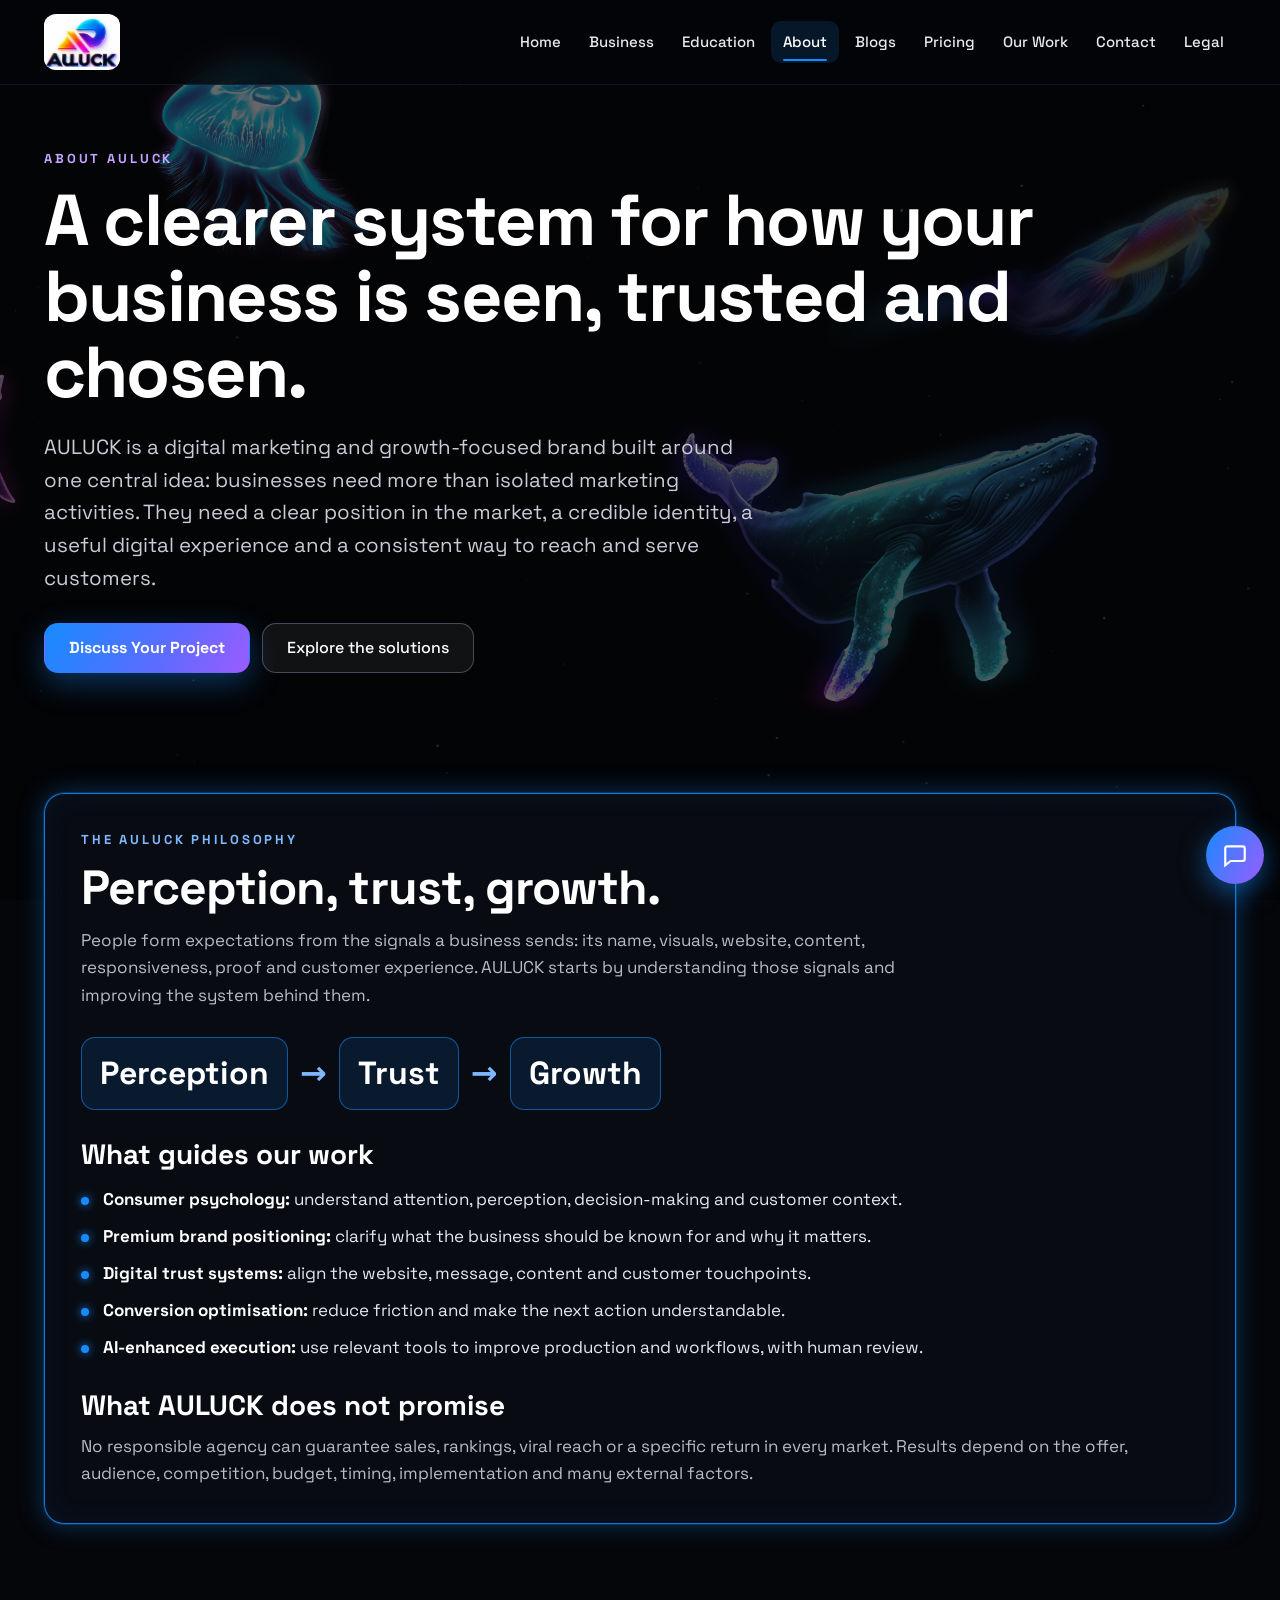
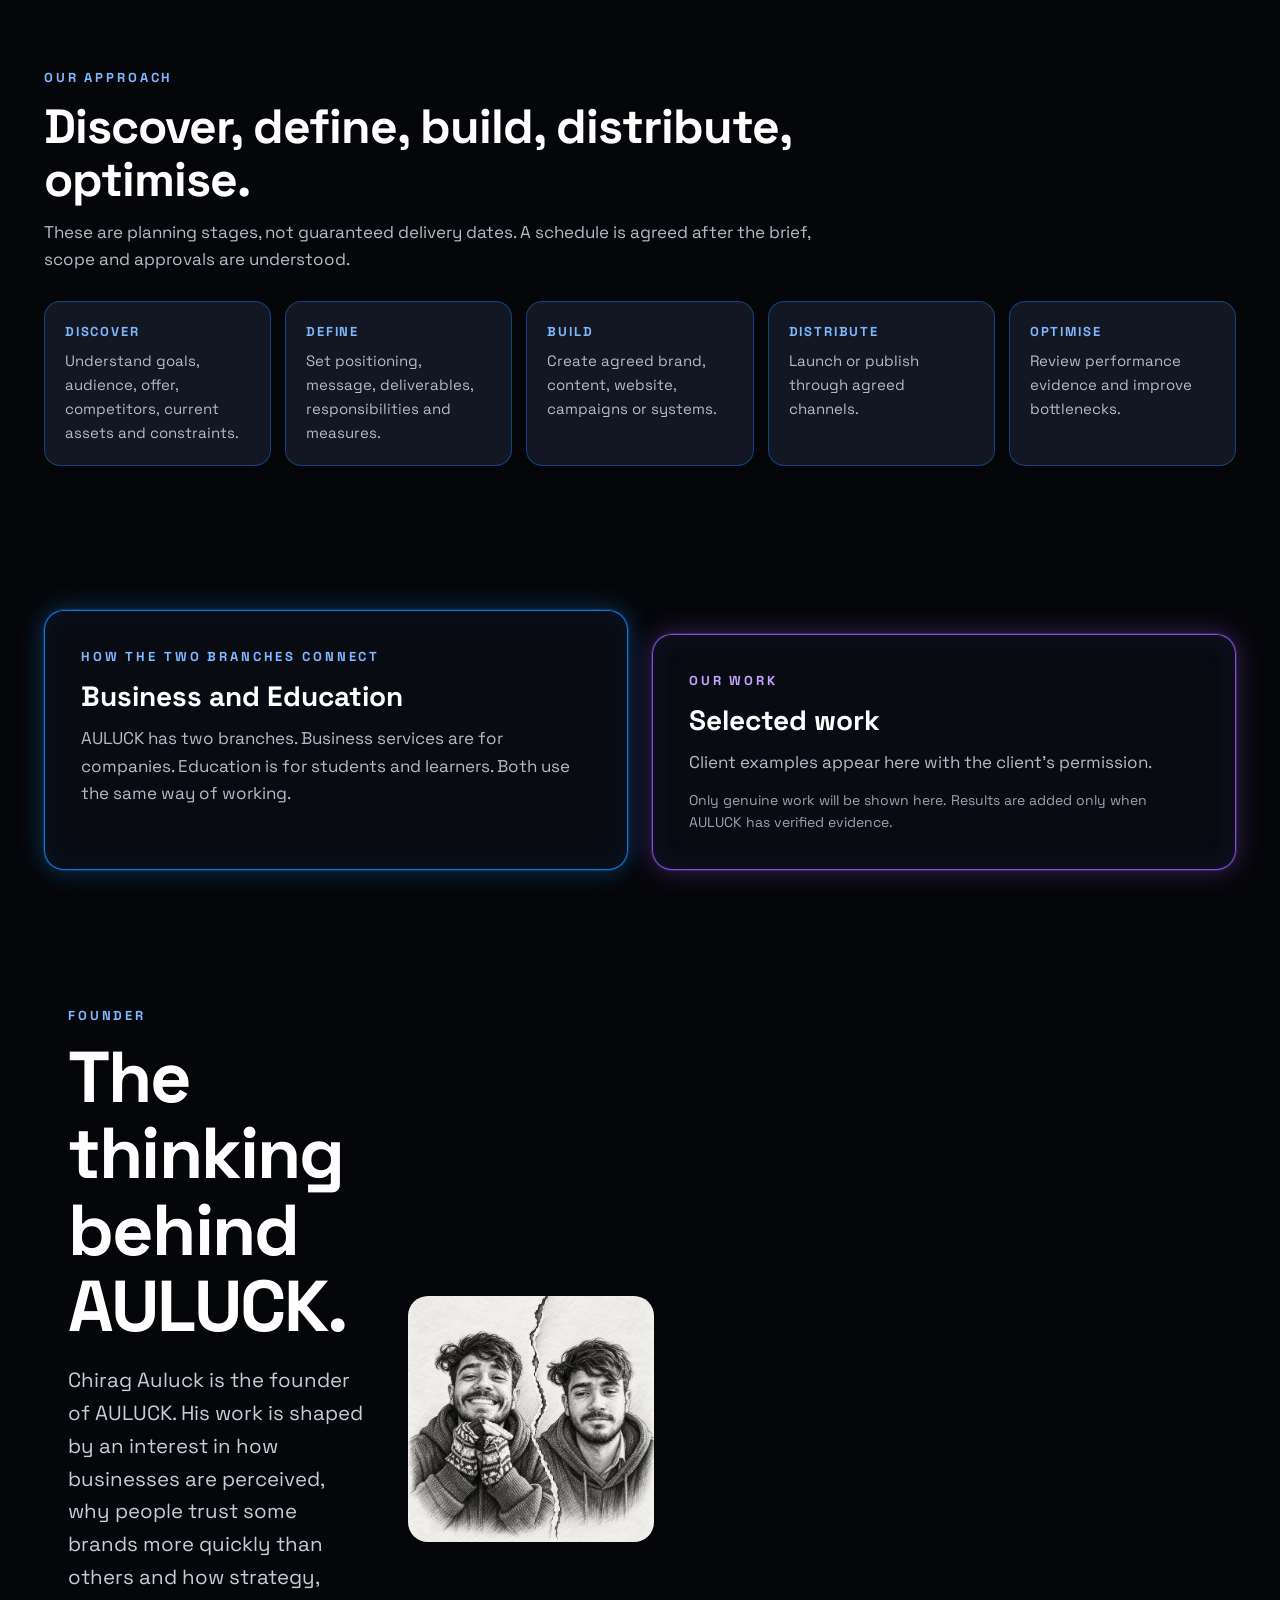
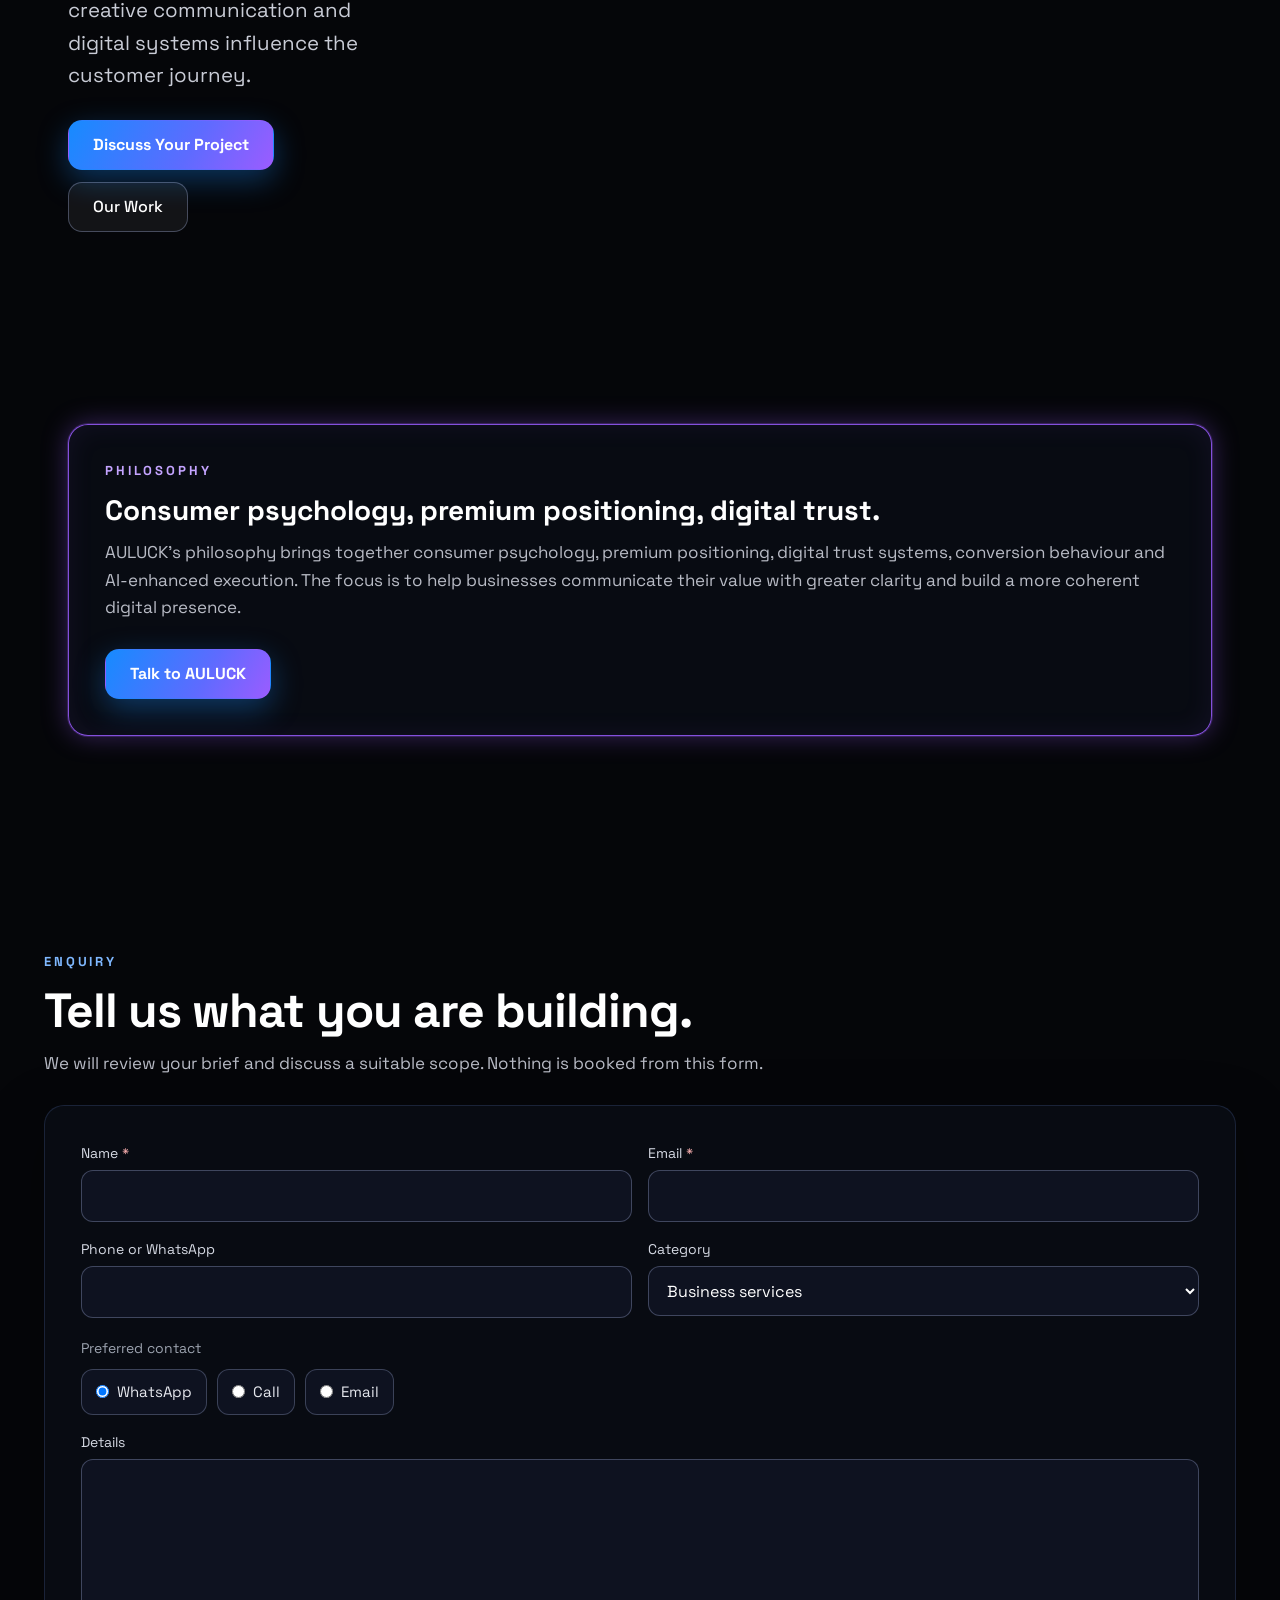
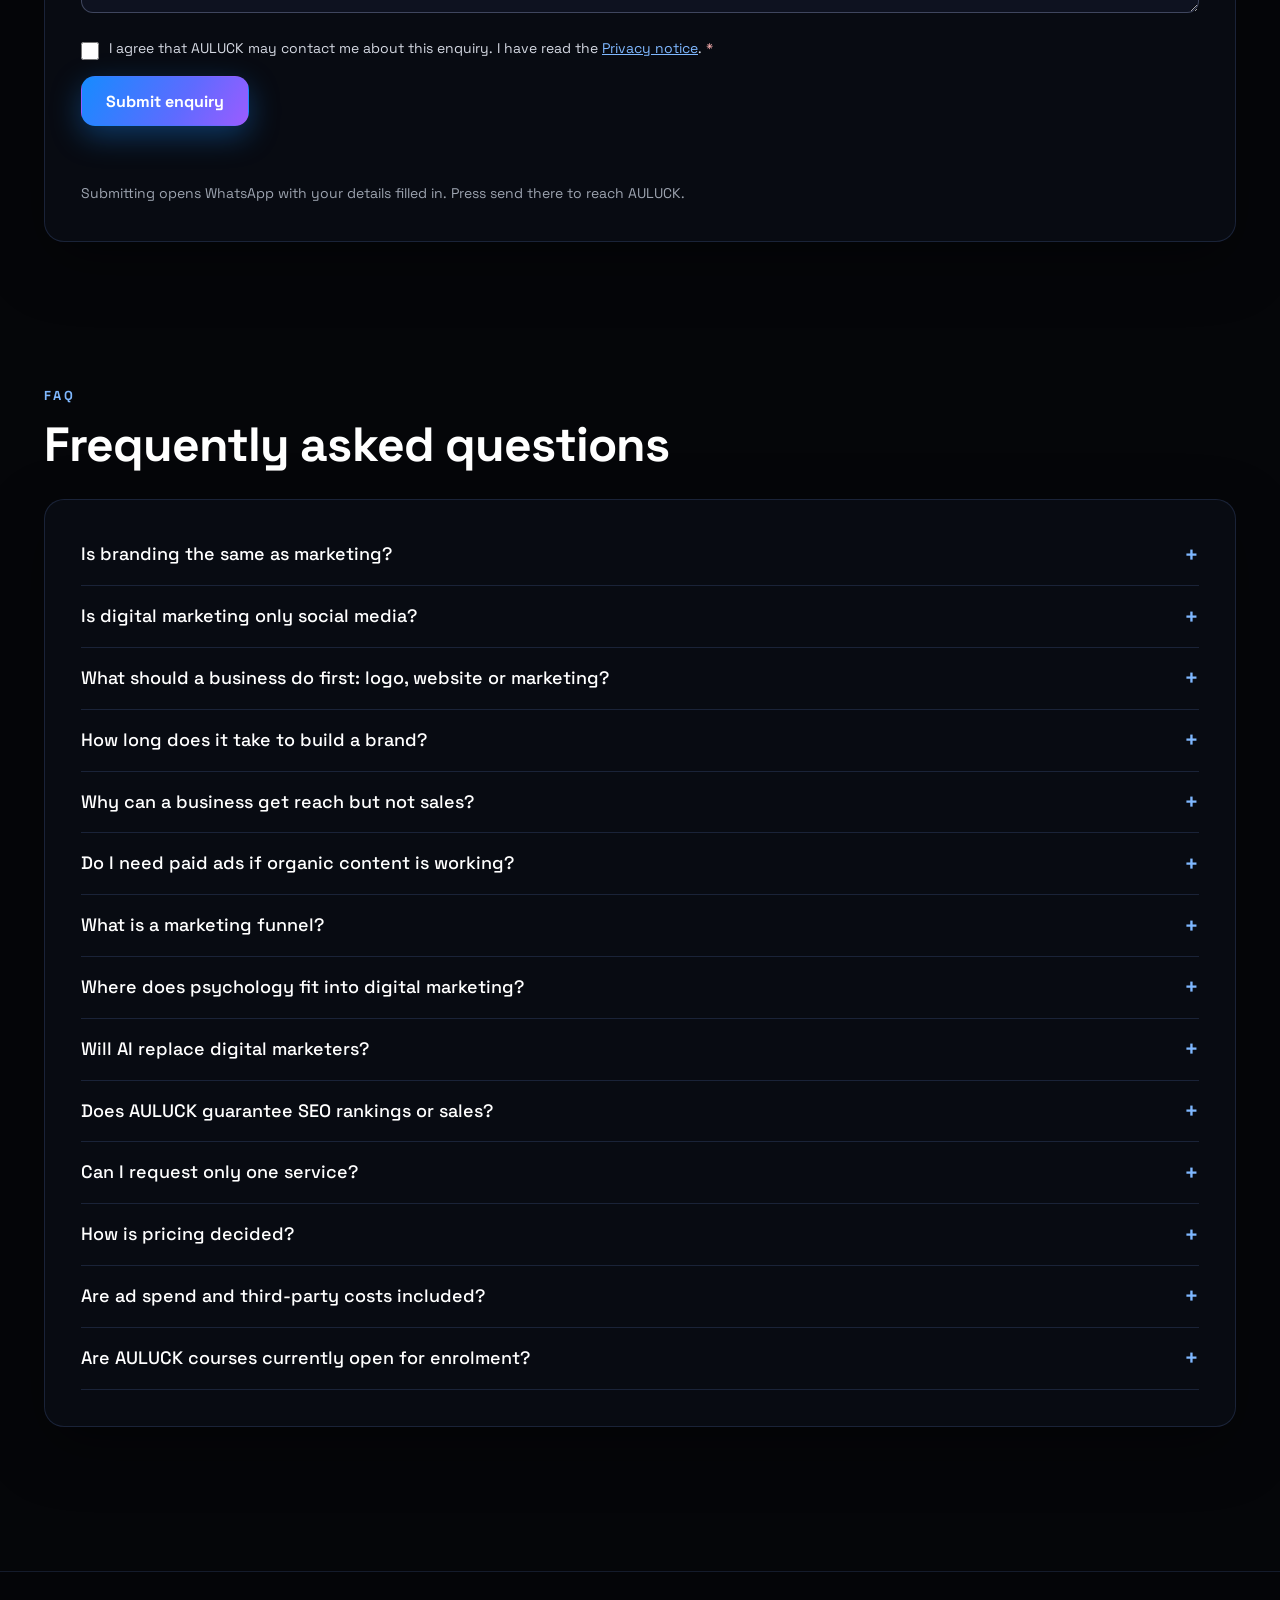
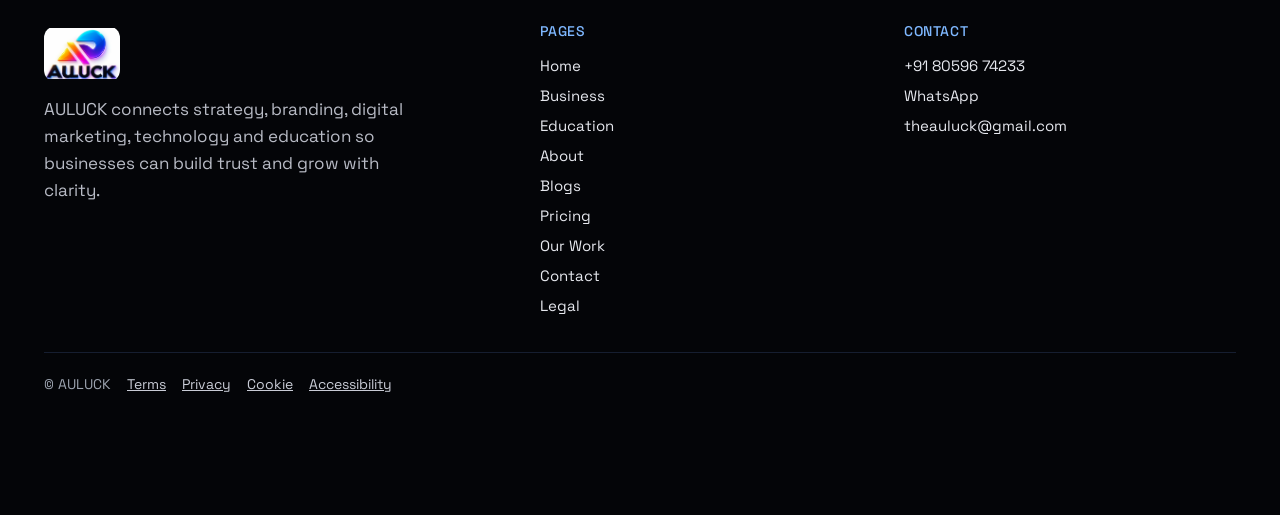
==== commit f6ba8c21: "Publish the rebuilt AULUCK website (9 pages)" ====
--- a/about.html
+++ b/about.html
@@ -2,20 +2,35 @@
 <html lang="en">
 <head>
 <meta charset="utf-8">
-<meta name="viewport" content="width=device-width, initial-scale=1">
-<title>About AULUCK | Strategy, Branding and Digital Growth</title>
+<meta name="viewport" content="width=device-width,initial-scale=1">
+<title>About AULUCK and Founder | Strategy, Branding and Digital Growth</title>
 <meta name="description" content="Learn about AULUCK’s connected approach to brand positioning, digital marketing, technology, AI and business growth.">
-<link rel="preconnect" href="https://fonts.googleapis.com">
-<link rel="preconnect" href="https://fonts.gstatic.com" crossorigin>
-<link href="https://fonts.googleapis.com/css2?family=Poppins:wght@400;500;600;700&amp;display=swap" rel="stylesheet">
-<link rel="stylesheet" href="assets/site.css">
+<link rel="icon" href="data:,">
+<link rel="stylesheet" href="assets/css/site.css">
 </head>
-<body>
+<body data-page="about">
+<canvas id="bg" aria-hidden="true"></canvas>
+<div class="shade" aria-hidden="true"></div>
 <a class="skip" href="#main">Skip to content</a>
-<header class="site"><div class="wrap"><a class="brand" href="index.html">AULUCK</a><nav class="main" aria-label="Main"><ul><li><a href="index.html">Home</a></li><li><a href="about.html" aria-current="page">About</a></li><li><a href="solutions.html">Solutions</a></li><li><a href="education.html">Education</a></li><li><a href="media.html">Podcast &amp; Media</a></li><li><a href="knowledge-hub.html">Knowledge Hub</a></li><li><a href="work.html">Our Work</a></li><li><a href="pricing.html">Pricing</a></li><li><a href="contact.html">Contact</a></li></ul></nav></div></header>
+<header class="top"><div class="wrap"><div class="bar"><a class="logo" href="index.html" aria-label="AULUCK home"><img src="assets/img/logo-crop.jpg" alt="AULUCK logo" width="76" height="56"></a><button class="menu-btn" type="button" aria-expanded="false" aria-controls="site-nav">Menu</button><nav class="main" id="site-nav" aria-label="Main"><a href="index.html">Home</a><a href="business.html">Business</a><a href="education.html">Education</a><a href="about.html" aria-current="page">About</a><a href="blogs.html">Blogs</a><a href="pricing.html">Pricing</a><a href="our-work.html">Our Work</a><a href="contact.html">Contact</a><a href="legal.html">Legal</a></nav></div></div></header>
 <main id="main">
-<div class="hero"><div class="wrap"><p class="eyebrow">About AULUCK</p><h1>A clearer system for how your business is seen, trusted and chosen.</h1><p class="lead">AULUCK is a digital marketing and growth-focused brand built around one central idea: businesses need more than isolated marketing activities. They need a clear position in the market, a credible identity, a useful digital experience and a consistent way to reach and serve customers.</p><div class="creature"><svg viewBox="0 0 200 200" aria-hidden="true" focusable="false"><g fill="none" stroke="#FF5FD0" stroke-width="3" stroke-linecap="round" stroke-linejoin="round"><path d="M40 100 C40 40 160 40 160 100 C150 108 140 96 130 104 C120 96 110 108 100 100 C90 108 80 96 70 104 C60 96 50 108 40 100 Z"/><path d="M60 104 C56 130 66 150 58 180"/><path d="M90 104 C86 140 98 160 90 190"/><path d="M120 104 C116 140 128 160 120 186"/><path d="M146 104 C142 130 152 150 144 176"/><circle cx="100" cy="72" r="4" fill="#45E8FF" stroke="none"/></g></svg></div></div></div><section class="sec first" id="story"><div class="wrap"><p>Our work connects strategy, branding, digital marketing, technology, AI-assisted production and creative execution. The right combination depends on the business, its audience and the problem to solve. Some projects need a focused service. Others need several connected capabilities working together.</p></div></section><section class="sec" id="philosophy" aria-labelledby="philosophy-h"><div class="wrap"><h2 id="philosophy-h">The AULUCK philosophy</h2><p class="lead">Perception → Trust → Growth</p><p>People form expectations from the signals a business sends: its name, visuals, website, content, responsiveness, proof and customer experience. These signals influence whether the business feels clear, credible and relevant. AULUCK’s work starts by understanding those signals and improving the system behind them.</p><h3>What guides our work</h3><ul class="plain"><li>Consumer psychology: understand attention, perception, decision-making and customer context.</li><li>Premium brand positioning: clarify what the business should be known for and why it matters.</li><li>Digital trust systems: align the website, message, content and customer touchpoints.</li><li>Conversion optimisation: reduce friction and make the next action understandable.</li><li>AI-enhanced execution: use relevant tools to improve production and workflows, with human review.</li></ul><h3>What AULUCK does not promise</h3><p>No responsible agency can guarantee sales, rankings, viral reach or a specific return in every market. Results depend on the offer, audience, competition, budget, timing, implementation and many external factors. We explain the work and the process clearly, and share proof only when it is real and approved.</p></div></section><section class="sec" id="our-approach" aria-labelledby="our-approach-h"><div class="wrap"><h2 id="our-approach-h">Our approach</h2><p>Discover → Define → Build → Distribute → Optimise. These stages provide a practical way to organise work. They are planning stages, not guaranteed delivery dates. A project schedule is agreed after the brief, scope, dependencies and approvals are understood.</p><ul class="stages"><li><span class="stage-name">Discover</span><span>Understand goals, audience, offer, competitors, current assets and constraints.<br><span class="stage-out">Typical outputs: Discovery notes, audit, priorities and open questions</span></span></li><li><span class="stage-name">Define</span><span>Set positioning, message, deliverables, responsibilities and measures.<br><span class="stage-out">Typical outputs: Brief, scope, project plan and approval checkpoints</span></span></li><li><span class="stage-name">Build</span><span>Create agreed brand, content, website, campaigns or systems.<br><span class="stage-out">Typical outputs: Designs, copy, pages, integrations and test builds</span></span></li><li><span class="stage-name">Distribute</span><span>Launch or publish through agreed channels.<br><span class="stage-out">Typical outputs: Campaign setup, publishing plan and channel coordination</span></span></li><li><span class="stage-name">Optimise</span><span>Review performance evidence and improve bottlenecks.<br><span class="stage-out">Typical outputs: Reporting, recommendations and next-cycle priorities</span></span></li></ul><p><a class="btn ghost" href="solutions.html">Explore the solutions</a><a class="btn" href="contact.html#enquiry">Discuss your project</a></p></div></section><section class="sec" id="founder" aria-labelledby="founder-h"><div class="wrap"><h2 id="founder-h">The thinking behind AULUCK.</h2><p>Chirag Auluck is the founder of AULUCK. His work is shaped by an interest in how businesses are perceived, why people trust some brands more quickly than others and how strategy, creative communication and digital systems influence the customer journey.</p><p>AULUCK’s philosophy brings together consumer psychology, premium positioning, digital trust systems, conversion behaviour and AI-enhanced execution. The focus is to help businesses communicate their value with greater clarity and build a more coherent digital presence.</p><p>Chirag Auluck, Founder, AULUCK Digital. Works with businesses across India, all done online.</p><p><a class="btn" href="contact.html#enquiry">Discuss your project</a></p></div></section>
+<section class="hero"><div class="wrap hero-grid no-art"><div><div class="eyebrow pu">About AULUCK</div><h1>A clearer system for how your business is seen, trusted and chosen.</h1><p class="lead" style="margin-top:20px">AULUCK is a digital marketing and growth-focused brand built around one central idea: businesses need more than isolated marketing activities. They need a clear position in the market, a credible identity, a useful digital experience and a consistent way to reach and serve customers.</p><div class="btn-row"><a class="btn p" href="#enquiry">Discuss Your Project</a><a class="btn s" href="business.html">Explore the solutions</a></div></div></div></section>
+<section class="sec"><div class="wrap"><div class="box ring-b"><div class="sec-head"><div class="eyebrow">The AULUCK philosophy</div><h2>Perception, trust, growth.</h2><p>People form expectations from the signals a business sends: its name, visuals, website, content, responsiveness, proof and customer experience. AULUCK starts by understanding those signals and improving the system behind them.</p></div><div class="phil"><span>Perception</span><em>&rarr;</em><span>Trust</span><em>&rarr;</em><span>Growth</span></div><h3 style="margin-top:28px">What guides our work</h3><ul class="list"><li><b style="color:#fff">Consumer psychology:</b> understand attention, perception, decision-making and customer context.</li><li><b style="color:#fff">Premium brand positioning:</b> clarify what the business should be known for and why it matters.</li><li><b style="color:#fff">Digital trust systems:</b> align the website, message, content and customer touchpoints.</li><li><b style="color:#fff">Conversion optimisation:</b> reduce friction and make the next action understandable.</li><li><b style="color:#fff">AI-enhanced execution:</b> use relevant tools to improve production and workflows, with human review.</li></ul><h3 style="margin-top:28px">What AULUCK does not promise</h3><p style="margin-top:10px">No responsible agency can guarantee sales, rankings, viral reach or a specific return in every market. Results depend on the offer, audience, competition, budget, timing, implementation and many external factors.</p></div></div></section>
+<section class="sec"><div class="wrap"><div class="sec-head"><div class="eyebrow">Our approach</div><h2>Discover, define, build, distribute, optimise.</h2><p>These are planning stages, not guaranteed delivery dates. A schedule is agreed after the brief, scope and approvals are understood.</p></div><div class="steps"><div class="step"><b>Discover</b><p>Understand goals, audience, offer, competitors, current assets and constraints.</p></div><div class="step"><b>Define</b><p>Set positioning, message, deliverables, responsibilities and measures.</p></div><div class="step"><b>Build</b><p>Create agreed brand, content, website, campaigns or systems.</p></div><div class="step"><b>Distribute</b><p>Launch or publish through agreed channels.</p></div><div class="step"><b>Optimise</b><p>Review performance evidence and improve bottlenecks.</p></div></div></div></section>
+<section class="sec"><div class="wrap box-grid"><div class="box ring-b"><div class="eyebrow">How the two branches connect</div><h3>Business and Education</h3><p style="margin-top:12px">AULUCK has two branches. Business services are for companies. Education is for students and learners. Both use the same way of working.</p></div><div class="box ring-e"><div class="eyebrow pu">Our work</div><h3>Selected work</h3><p style="margin-top:12px">Client examples appear here with the client&rsquo;s permission.</p><p class="note" style="margin-top:12px">Only genuine work will be shown here. Results are added only when AULUCK has verified evidence.</p></div></div></section>
+<section class="hero" id="founder"><div class="wrap hero-grid"><div class="wrap hero-grid"><div><div class="eyebrow">Founder</div><h1>The thinking behind AULUCK.</h1><p class="lead" style="margin-top:20px">Chirag Auluck is the founder of AULUCK. His work is shaped by an interest in how businesses are perceived, why people trust some brands more quickly than others and how strategy, creative communication and digital systems influence the customer journey.</p><div class="btn-row"><a class="btn p" href="#enquiry">Discuss Your Project</a><a class="btn s" href="our-work.html">Our Work</a></div></div><div><figure class="hero-art plain-img" style="aspect-ratio:1254/1254"><img src="assets/img/founder-chirag.webp" alt="Illustration for the AULUCK founder profile" decoding="async"></figure></div></div></div></section><section class="sec"><div class="wrap"><section class="sec"><div class="wrap"><div class="box ring-e"><div class="eyebrow pu">Philosophy</div><h3>Consumer psychology, premium positioning, digital trust.</h3><p style="margin-top:12px">AULUCK’s philosophy brings together consumer psychology, premium positioning, digital trust systems, conversion behaviour and AI-enhanced execution. The focus is to help businesses communicate their value with greater clarity and build a more coherent digital presence.</p><div class="btn-row"><a class="btn p" href="#enquiry">Talk to AULUCK</a></div></div></div></section></div></section><section class="sec" id="enquiry"><div class="wrap"><div class="sec-head"><div class="eyebrow">Enquiry</div><h2>Tell us what you are building.</h2><p>We will review your brief and discuss a suitable scope. Nothing is booked from this form.</p></div><div class="box"><form class="enq" novalidate><div><label for="e-name">Name <span class="req">*</span></label><input class="field" id="e-name" name="name" required autocomplete="name"></div><div><label for="e-email">Email <span class="req">*</span></label><input class="field" id="e-email" name="email" type="email" required autocomplete="email"></div><div><label for="e-phone">Phone or WhatsApp</label><input class="field" id="e-phone" name="phone" type="tel" autocomplete="tel"></div><div><label for="e-cat">Category</label><select class="field" id="e-cat" name="category"><option>Business services</option><option>Education</option><option>Not sure yet</option></select></div><div class="full"><span class="note">Preferred contact</span><div class="radios" style="margin-top:8px"><label><input type="radio" name="contact" value="WhatsApp" checked> WhatsApp</label><label><input type="radio" name="contact" value="Call"> Call</label><label><input type="radio" name="contact" value="Email"> Email</label></div></div><div class="full"><label for="e-details">Details</label><textarea class="field" id="e-details" name="details" rows="5"></textarea></div><div class="full consent"><input type="checkbox" id="e-consent" name="consent" required><label for="e-consent" style="margin:0">I agree that AULUCK may contact me about this enquiry. I have read the <button type="button" data-legal="privacy" style="background:none;border:0;color:#7FB8FF;text-decoration:underline;cursor:pointer;font:inherit;padding:0">Privacy notice</button>. <span class="req">*</span></label></div><div class="full btn-row" style="margin-top:0"><button class="btn p" type="submit">Submit enquiry</button></div><p class="form-status full" aria-live="polite"></p><p class="enq-note full">Submitting opens WhatsApp with your details filled in. Press send there to reach AULUCK.</p></form></div></div></section>
+<section class="sec" id="faq"><div class="wrap"><div class="sec-head"><div class="eyebrow">FAQ</div><h2>Frequently asked questions</h2></div><div class="box"><details class="faq"><summary>Is branding the same as marketing?</summary><p>No. Branding shapes identity, meaning, recognition and expectations. Marketing is the broader system of understanding demand, creating value, communicating an offer and reaching customers. Branding supports marketing, but the two are not interchangeable.</p></details><details class="faq"><summary>Is digital marketing only social media?</summary><p>No. Digital marketing includes search, websites, analytics, email, paid media, social platforms, marketplaces, CRM and other digital touchpoints. Social media is one channel within a wider customer journey.</p></details><details class="faq"><summary>What should a business do first: logo, website or marketing?</summary><p>Start with strategic clarity. Define the audience, problem, offer and positioning. Then build the identity and digital assets that communicate that strategy. The right order depends on the business and its current assets.</p></details><details class="faq"><summary>How long does it take to build a brand?</summary><p>A visual identity can be produced within an agreed project schedule. Brand strength takes longer because memory, trust and reputation develop through repeated exposure and customer experience. Separate asset-production timelines from long-term market perception.</p></details><details class="faq"><summary>Why can a business get reach but not sales?</summary><p>Reach is an attention measure. Sales also depend on relevance, offer quality, trust, price, timing, friction, lead quality and the sales process. Review the full journey rather than assuming more reach will solve the problem.</p></details><details class="faq"><summary>Do I need paid ads if organic content is working?</summary><p>Not automatically. Organic and paid channels have different roles. The right mix depends on the objective, economics, audience behaviour and maturity of the offer. Advertising should be tested with a clear budget and reliable tracking.</p></details><details class="faq"><summary>What is a marketing funnel?</summary><p>A funnel describes the journey from awareness and consideration to conversion and retention. It helps a business identify where suitable customers are getting stuck and what should be improved.</p></details><details class="faq"><summary>Where does psychology fit into digital marketing?</summary><p>Psychology helps explain attention, perception, trust, comparison, decision friction and memory. It should be applied ethically to improve clarity and relevance, not to deceive or pressure customers.</p></details><details class="faq"><summary>Will AI replace digital marketers?</summary><p>AI can accelerate parts of research, production, analysis and operations. It does not remove the need for market judgement, positioning, commercial thinking, verification, creativity and relationship management.</p></details><details class="faq"><summary>Does AULUCK guarantee SEO rankings or sales?</summary><p>No. Search rankings, reach, leads and sales depend on multiple factors outside any one provider’s control. AULUCK should agree scope, measurement and reporting, but must not guarantee a fixed outcome.</p></details><details class="faq"><summary>Can I request only one service?</summary><p>Yes. A project can be scoped around an individual service or a combination of capabilities where the requirements justify it.</p></details><details class="faq"><summary>How is pricing decided?</summary><p>Starting prices are on the Pricing page. Services with a fixed starting price show it there, and services that need a scope are marked Get Quote. Prices are to be confirmed by AULUCK. Quotes depend on scope, deliverables, complexity, timeline and third-party costs.</p></details><details class="faq"><summary>Are ad spend and third-party costs included?</summary><p>They are separate unless the written quotation specifically includes them. This may include media spend, influencer fees, printing, domain, hosting, software, APIs, subscriptions and other external costs.</p></details><details class="faq"><summary>Are AULUCK courses currently open for enrolment?</summary><p>Course materials and course portfolio are reported prepared. Current enrolment status, launch dates, fees, course format and certificate policy must be confirmed on the relevant course page before a learner registers.</p></details></div></div></section>
+
 </main>
-<footer class="site"><div class="wrap"><div class="cols"><div><p><strong>AULUCK</strong></p><p>AULUCK connects strategy, branding, digital marketing, technology and AI-enhanced execution to help businesses communicate their value with clarity and build a stronger digital presence.</p></div><div><h2>Explore</h2><ul><li><a href="about.html">About AULUCK</a></li><li><a href="about.html#our-approach">Our Approach</a></li><li><a href="solutions.html">Solutions</a></li><li><a href="education.html">Education</a></li><li><a href="knowledge-hub.html">Knowledge Hub</a></li><li><a href="media.html">Podcast &amp; Media</a></li><li><a href="work.html">Our Work</a></li></ul></div><div><h2>Services</h2><ul><li><a href="solutions.html#growth-marketing">Growth &amp; Marketing</a></li><li><a href="solutions.html#brand-creative">Brand &amp; Creative</a></li><li><a href="solutions.html#technology-digital">Technology &amp; Digital</a></li><li><a href="solutions.html#ai-studio">AI Studio</a></li><li><a href="solutions.html#offline-events">Offline &amp; Events</a></li></ul></div><div><h2>Connect</h2><ul><li><a href="contact.html">Contact</a></li><li><a href="https://wa.me/918059674233">WhatsApp: +91 80596 74233</a></li><li><a href="mailto:theauluck@gmail.com">theauluck@gmail.com</a></li></ul></div><div><h2>Legal</h2><ul><li><a href="legal.html">Legal information</a></li></ul></div></div><p class="copy">&copy; 2026 AULUCK. Operated by Chirag Auluck (proprietor).</p></div></footer>
+<footer class="site"><div class="wrap"><div class="foot-grid"><div><a class="logo" href="index.html" aria-label="AULUCK home"><img src="assets/img/logo-crop.jpg" alt="AULUCK logo" width="76" height="56"></a><p style="margin-top:14px;max-width:360px">AULUCK connects strategy, branding, digital marketing, technology and education so businesses can build trust and grow with clarity.</p></div><div><h5>Pages</h5><a href="index.html">Home</a><a href="business.html">Business</a><a href="education.html">Education</a><a href="about.html">About</a><a href="blogs.html">Blogs</a><a href="pricing.html">Pricing</a><a href="our-work.html">Our Work</a><a href="contact.html">Contact</a><a href="legal.html">Legal</a></div><div><h5>Contact</h5><a data-tel href="tel:+918059674233">+91 80596 74233</a><a data-wa href="https://wa.me/918059674233">WhatsApp</a><a href="mailto:theauluck@gmail.com">theauluck@gmail.com</a></div></div><div class="legal-row"><span>&copy; AULUCK</span><button type="button" data-legal="terms">Terms</button><button type="button" data-legal="privacy">Privacy</button><button type="button" data-legal="cookie">Cookie</button><button type="button" data-legal="access">Accessibility</button></div></div></footer>
+<div class="fab">
+<div class="fab-menu" id="fab-menu" hidden><a data-tel href="tel:+918059674233">Call AULUCK</a><a data-wa href="https://wa.me/918059674233">WhatsApp AULUCK</a></div>
+<button class="fab-btn" type="button" aria-expanded="false" aria-controls="fab-menu" aria-label="Call or WhatsApp AULUCK"><svg viewBox="0 0 24 24" fill="none" stroke="currentColor" stroke-width="2" aria-hidden="true"><path d="M21 15.5a2 2 0 0 1-2 2H8l-5 4V6a2 2 0 0 1 2-2h14a2 2 0 0 1 2 2z"/></svg></button></div>
+<div id="modal" class="modal" role="dialog" aria-modal="true" aria-labelledby="modal-title" hidden><div class="modal-box"><div class="modal-top"><div id="modal-tag"></div><button class="modal-x" type="button" aria-label="Close">&times;</button></div><div class="modal-scroll" id="modal-scroll"><h2 id="modal-title"></h2><div id="modal-body"></div></div><div class="modal-foot" id="modal-foot"></div></div></div>
+<script src="assets/js/bg.js"></script>
+<script src="assets/js/config.js"></script>
+<script src="assets/js/data.js"></script>
+<script src="assets/js/app.js"></script>
+<noscript><p class="wrap" style="padding-top:20px">Some lists and the diagram need JavaScript. The main text of each page is still here.</p></noscript>
 </body>
 </html>
--- a/assets/css/site.css
+++ b/assets/css/site.css
@@ -0,0 +1,356 @@
+/* AULUCK website v2: shared styles for all 7 pages.
+   Breakpoints: mobile below 768px, tablet 768 to 1023px, desktop 1024px and up. */
+@font-face{font-family:'Space Grotesk';font-weight:400;font-display:swap;src:url('../fonts/sg400.ttf') format('truetype')}
+@font-face{font-family:'Space Grotesk';font-weight:500;font-display:swap;src:url('../fonts/sg500.ttf') format('truetype')}
+@font-face{font-family:'Space Grotesk';font-weight:700;font-display:swap;src:url('../fonts/sg700.ttf') format('truetype')}
+
+:root{
+  --black:#050609; --navy:#101522; --surface:#151A27;
+  --blue:#168BFF; --purple:#9B5CFF;
+  --text:#F4F5F7; --text2:#B8BBC5; --muted:#9CA3AF;
+  --line:rgba(120,160,255,.16);
+  --panel:rgba(9,12,20,.92);
+  --radius:20px;
+  --gap:24px;
+}
+*{box-sizing:border-box;margin:0;padding:0}
+html{scroll-behavior:smooth;background:var(--black)}
+body{background:var(--black);color:var(--text);font-family:'Space Grotesk',system-ui,sans-serif;font-size:17px;line-height:1.6;-webkit-font-smoothing:antialiased;min-height:100vh;padding-bottom:0}
+img{max-width:100%;display:block}
+a{color:inherit}
+button,input,select,textarea{font:inherit;color:inherit}
+:focus-visible{outline:3px solid #7FB8FF;outline-offset:3px;border-radius:8px}
+.skip{position:absolute;left:12px;top:-60px;z-index:100;background:#fff;color:#000;padding:10px 16px;border-radius:10px}
+.skip:focus{top:12px}
+.sr{position:absolute;width:1px;height:1px;overflow:hidden;clip:rect(0 0 0 0);white-space:nowrap}
+
+/* background layers */
+#bg{position:fixed;inset:0;width:100%;height:100%;z-index:0;pointer-events:none;display:block}
+.shade{position:fixed;inset:0;z-index:1;pointer-events:none;background:linear-gradient(180deg,rgba(5,6,9,.55),rgba(5,6,9,.72) 50%,rgba(5,6,9,.6))}
+main,header.top,footer{position:relative;z-index:2}
+
+.wrap{width:100%;max-width:1240px;margin:0 auto;padding:0 24px}
+
+/* header */
+header.top{position:sticky;top:0;z-index:30;background:rgba(5,6,9,.78);backdrop-filter:blur(10px);-webkit-backdrop-filter:blur(10px);border-bottom:1px solid rgba(120,160,255,.10)}
+.bar{display:flex;align-items:center;gap:20px;min-height:84px}
+.logo{display:block;width:76px;height:56px;border-radius:12px;overflow:hidden;background:#fff;flex:none;box-shadow:none}
+.logo img{width:100%;height:100%;object-fit:contain}
+nav.main{display:flex;gap:4px;margin-left:auto;align-items:center;flex-wrap:wrap}
+nav.main a{color:#E6E8EE;text-decoration:none;font-size:15px;font-weight:500;padding:9px 12px;border-radius:10px;position:relative;white-space:nowrap}
+nav.main a:hover{background:rgba(255,255,255,.05)}
+nav.main a[aria-current="page"]{color:#fff;background:rgba(22,139,255,.14)}
+nav.main a[aria-current="page"]::after{content:'';position:absolute;left:12px;right:12px;bottom:2px;height:2px;border-radius:2px;background:var(--blue)}
+.menu-btn{display:none;margin-left:auto;height:44px;padding:0 16px;border-radius:12px;background:rgba(255,255,255,.06);border:1px solid rgba(190,205,255,.3);cursor:pointer;font-weight:500}
+.head-cta{margin-left:8px}
+
+/* buttons */
+.btn{display:inline-flex;align-items:center;justify-content:center;gap:8px;min-height:50px;padding:0 24px;border-radius:14px;font-weight:500;font-size:16px;text-decoration:none;cursor:pointer;border:1px solid transparent;color:#fff;white-space:nowrap;background:none;transition:transform .15s ease,background .2s ease}
+.btn:hover{transform:translateY(-1px)}
+.btn.p{background:linear-gradient(120deg,#168BFF,#5E6BFF 60%,#9B5CFF);box-shadow:0 10px 30px rgba(22,139,255,.35);font-weight:700}
+.btn.s{background:rgba(255,255,255,.06);border-color:rgba(190,205,255,.3)}
+.btn.sm{min-height:38px;padding:0 14px;font-size:14px;border-radius:11px}
+.btn.ghost{background:transparent;border-color:rgba(190,205,255,.35);color:#E6E8EE}
+.btn.on{background:rgba(22,139,255,.22);border-color:#168BFF;color:#fff}
+.btn-row{display:flex;flex-wrap:wrap;gap:12px;margin-top:28px}
+
+/* type */
+.eyebrow{font-size:13px;font-weight:700;letter-spacing:.22em;text-transform:uppercase;color:#7FB8FF;margin-bottom:12px}
+.eyebrow.pu{color:#C4A4FF}
+h1{font-size:clamp(38px,6vw,72px);line-height:1.06;font-weight:700;letter-spacing:-.025em;color:#fff}
+h1 .grad{background:linear-gradient(100deg,#7CC4FF 0%,#B79BFF 100%);-webkit-background-clip:text;background-clip:text;color:transparent}
+h2{font-size:clamp(30px,4vw,48px);line-height:1.1;font-weight:700;letter-spacing:-.02em;color:#fff}
+h3{font-size:clamp(22px,2.4vw,28px);line-height:1.2;font-weight:700;color:#fff}
+h4{font-size:19px;font-weight:700;color:#fff;line-height:1.3}
+h5{font-size:14px;font-weight:500;color:#C4A4FF;letter-spacing:.04em;text-transform:uppercase}
+p{color:var(--text2)}
+.lead{font-size:clamp(18px,1.6vw,21px);line-height:1.6;color:#C9CCD6;max-width:720px}
+.note{font-size:14px;color:var(--muted)}
+.bl{color:#7FB8FF}
+.pu{color:#C4A4FF}
+
+/* sections */
+section.sec{padding:72px 0;scroll-margin-top:96px}
+.sec-head{margin-bottom:28px;max-width:820px}
+.sec-head p{margin-top:12px}
+.hero{padding:64px 0 48px}
+.hero-grid{display:grid;grid-template-columns:1.1fr .9fr;gap:40px;align-items:center}
+.hero-grid.no-art{grid-template-columns:1fr}
+.hero-art{position:relative;border-radius:var(--radius);overflow:hidden;background:var(--panel);border:1px solid var(--line);aspect-ratio:3/2}
+.hero-art img{width:100%;height:100%;object-fit:contain}
+
+/* boxes: one box per topic. Blue ring for Business, purple for Education */
+.box{background:var(--panel);border:1px solid var(--line);border-radius:var(--radius);padding:clamp(20px,3vw,36px);position:relative;box-shadow:0 20px 60px rgba(0,0,0,.35)}
+.box.ring-b{border:1.5px solid rgba(22,139,255,.85);box-shadow:0 0 0 1px rgba(22,139,255,.22),0 0 26px rgba(22,139,255,.36),inset 0 0 28px rgba(22,139,255,.08)}
+.box.ring-e{border:1.5px solid rgba(155,92,255,.85);box-shadow:0 0 0 1px rgba(155,92,255,.22),0 0 26px rgba(155,92,255,.34),inset 0 0 28px rgba(155,92,255,.08)}
+.box + .box{margin-top:var(--gap)}
+.box-grid{display:grid;grid-template-columns:minmax(0,1fr) minmax(0,1fr);gap:var(--gap)}
+.box-grid>*,.box,.svc,.slider,.stack>*{min-width:0;max-width:100%}
+.stack{display:grid;gap:var(--gap)}
+.banner{display:flex;gap:12px;align-items:flex-start;padding:14px 18px;border-radius:14px;background:rgba(155,92,255,.10);border:1px solid rgba(155,92,255,.45);color:#E6DBFF;font-size:15px;margin-bottom:20px}
+.tag{display:inline-flex;align-items:center;height:28px;padding:0 12px;border-radius:999px;font-size:13px;font-weight:500;color:#D9C6FF;background:rgba(155,92,255,.1);border:1px solid rgba(155,92,255,.5)}
+.tag.b{color:#CFE5FF;background:rgba(22,139,255,.1);border-color:rgba(22,139,255,.5)}
+.ph{display:inline-flex;align-items:center;min-height:30px;padding:4px 12px;border-radius:10px;border:1px dashed rgba(255,214,140,.7);color:#FFE3A8;font-size:14px;background:rgba(255,200,90,.06)}
+
+/* filter buttons and search */
+.toolbar{display:flex;flex-wrap:wrap;gap:12px;align-items:center;margin-bottom:20px}
+.seg{display:flex;flex-wrap:wrap;gap:8px}
+.seg button{min-height:42px;padding:0 16px;border-radius:999px;background:rgba(255,255,255,.04);border:1px solid rgba(190,205,255,.25);color:#E6E8EE;cursor:pointer;font-size:15px}
+.seg button[aria-pressed="true"]{background:rgba(22,139,255,.22);border-color:#168BFF;color:#fff;font-weight:700}
+.seg.pu button[aria-pressed="true"]{background:rgba(155,92,255,.22);border-color:#9B5CFF}
+.search{flex:1 1 260px;min-width:220px;display:flex;align-items:center;gap:10px;min-height:46px;padding:0 16px;border-radius:14px;background:#0E1220;border:1px solid rgba(190,205,255,.25)}
+.search input{flex:1;background:none;border:0;outline:0;font-size:16px;min-height:44px}
+.search input::placeholder{color:#7D8394}
+.count{font-size:14px;color:var(--muted);margin:4px 0 16px}
+
+/* diagram */
+.dg{background:var(--panel);border-radius:var(--radius);border:1px solid var(--line);padding:20px;overflow:hidden}
+.dg.ring-b{border:1.5px solid rgba(22,139,255,.85);box-shadow:0 0 0 1px rgba(22,139,255,.22),0 0 26px rgba(22,139,255,.36)}
+.dg.ring-e{border:1.5px solid rgba(155,92,255,.85);box-shadow:0 0 0 1px rgba(155,92,255,.22),0 0 26px rgba(155,92,255,.34)}
+.dg-bar{display:flex;flex-wrap:wrap;gap:10px;align-items:center;justify-content:space-between;margin-bottom:14px}
+.crumb{font-size:14px;color:#C9CCD6}
+.crumb b{color:#fff}
+.dg-ctrl{display:flex;gap:8px;flex-wrap:wrap}
+.dg-ctrl button{min-height:40px;min-width:40px;padding:0 12px;border-radius:11px;background:rgba(255,255,255,.05);border:1px solid rgba(190,205,255,.3);color:#fff;cursor:pointer;font-size:15px}
+.dg-stage{position:relative;overflow:auto;border-radius:14px;background:rgba(5,6,9,.55);border:1px solid rgba(120,160,255,.10);max-height:none}
+.dg-sizer{position:relative}
+.dg-canvas{position:absolute;left:0;top:0;transform-origin:0 0;width:1400px}
+.dg-node.hid,.dg-canvas path.hid{display:none}
+.dg-canvas svg{position:absolute;left:0;top:0;width:100%;height:100%;overflow:visible;pointer-events:none}
+.dg-canvas path{fill:none;stroke-width:2.2;stroke:rgba(22,139,255,.8);filter:drop-shadow(0 0 6px rgba(22,139,255,.8));stroke-dasharray:1000;stroke-dashoffset:0;transition:stroke-dashoffset .9s ease,opacity .5s ease;opacity:0}
+.dg-canvas path.e{stroke:rgba(155,92,255,.85);filter:drop-shadow(0 0 6px rgba(155,92,255,.85))}
+.dg-canvas path.on{opacity:1}
+.dg-node{position:absolute;display:flex;align-items:center;padding:10px 14px;border-radius:12px;background:#0C1020;border:1px solid rgba(22,139,255,.6);color:#F4F5F7;font-size:16px;line-height:1.25;box-shadow:0 0 14px rgba(22,139,255,.18);opacity:0;transform:translateY(6px);transition:opacity .45s ease,transform .45s ease}
+.dg-node.on{opacity:1;transform:none}
+.dg-node.e{border-color:rgba(155,92,255,.7);box-shadow:0 0 14px rgba(155,92,255,.2)}
+.dg-node.root{font-size:24px;font-weight:700;background:linear-gradient(120deg,rgba(22,139,255,.25),rgba(155,92,255,.25));border-color:#7FB8FF;color:#fff;justify-content:center}
+.dg-node.l2{font-size:19px;font-weight:700;border-width:1.5px}
+.dg-node.l3{font-size:16px;font-weight:700}
+.dg-node.l4{font-size:15px;font-weight:400;color:#E6E8EE;line-height:1.3}
+.dg-note{font-size:14px;color:var(--muted);margin-top:12px}
+.dg-legend{display:flex;gap:16px;font-size:14px;color:var(--muted);margin-top:8px;flex-wrap:wrap}
+.dg-legend i{display:inline-block;width:14px;height:14px;border-radius:4px;margin-right:6px;vertical-align:-2px}
+
+/* service lists */
+.svc-tabs{margin-bottom:18px}
+.svc-title{font-size:clamp(24px,3vw,34px);margin-bottom:6px}
+.svc-div{margin-top:28px;padding-bottom:8px;border-bottom:1px solid var(--line)}
+.svc-div:first-of-type{margin-top:8px}
+.svc-div>span{font-size:14px;color:var(--muted);font-weight:400;margin-left:8px}
+.svc-cat{margin-top:18px;padding:18px;border-radius:16px;background:rgba(21,26,39,.8);border:1px solid rgba(120,160,255,.14)}
+.svc-cat h4 span{font-size:14px;color:var(--muted);font-weight:400;margin-left:8px}
+.svc-cat h5{margin-top:12px}
+.svc-list{list-style:none;margin-top:12px;display:grid;grid-template-columns:repeat(2,minmax(0,1fr));gap:8px 18px}
+.svc-list li{display:flex;align-items:center;justify-content:space-between;gap:10px;padding:10px 12px;border-radius:12px;background:rgba(5,6,9,.5);border:1px solid rgba(120,160,255,.10);color:#E6E8EE;font-size:16px}
+.svc-list small{display:block;color:var(--muted);font-size:13px}
+.svc-list .btn{min-height:34px;padding:0 12px;font-size:13px}
+.svc-list .nm{min-width:0}
+.svc-empty{color:var(--muted);padding:20px 0}
+.svc-note{font-size:14px;color:var(--muted);margin-top:14px}
+
+/* slider (two cards visible on desktop and tablet, one on mobile) */
+.slider{position:relative;min-width:0;max-width:100%}
+.track{display:flex;gap:var(--gap);overflow-x:auto;scroll-snap-type:x mandatory;scroll-behavior:smooth;padding:4px 2px 12px;scrollbar-width:thin;scrollbar-color:#2A3350 transparent}
+.track>*{flex:0 0 calc((100% - var(--gap)) / 2);scroll-snap-align:start;min-width:0}
+.slide-nav{display:flex;gap:10px;justify-content:flex-end;margin-top:6px}
+.slide-nav button{width:46px;height:46px;border-radius:50%;background:rgba(255,255,255,.05);border:1px solid rgba(190,205,255,.35);color:#fff;cursor:pointer;font-size:20px}
+.slide-nav button:disabled{opacity:.35;cursor:default}
+.card{display:flex;flex-direction:column;height:100%;border-radius:18px;background:rgba(21,26,39,.92);border:1px solid rgba(120,160,255,.16);overflow:hidden}
+.card.b{border-color:rgba(22,139,255,.45)}
+.card.e{border-color:rgba(155,92,255,.45)}
+.card-body{padding:20px;display:flex;flex-direction:column;gap:10px;flex:1}
+.card .txt{overflow:visible}
+.card ul{list-style:none;display:grid;gap:6px;margin-top:8px}
+.card li{color:#E6E8EE;font-size:15px;padding:8px 10px;border-radius:10px;background:rgba(5,6,9,.5)}
+.card li small{display:block;color:var(--muted);font-size:13px}
+.card .num{font-size:14px;color:#7FB8FF;font-weight:700;letter-spacing:.12em}
+.card.e .num{color:#C4A4FF}
+.holo{position:relative;aspect-ratio:1/1;background:radial-gradient(circle at 50% 40%,rgba(22,139,255,.18),transparent 65%),#0B0F1A;overflow:hidden}
+.holo img{width:100%;height:100%;object-fit:contain;animation:holo 7s ease-in-out infinite;filter:drop-shadow(0 0 18px rgba(80,140,255,.55))}
+.holo.short{aspect-ratio:1/1}
+@keyframes holo{0%,100%{transform:translateY(0) scale(1) rotate(0deg);filter:hue-rotate(0deg) drop-shadow(0 0 18px rgba(80,140,255,.55))}50%{transform:translateY(-10px) scale(1.05) rotate(2deg);filter:hue-rotate(40deg) drop-shadow(0 0 28px rgba(155,92,255,.7))}}
+@keyframes holo-soft{0%,100%{transform:translateY(0)}50%{transform:translateY(-4px)}}
+.card .holo{aspect-ratio:1/1;width:min(100%,300px);margin:28px auto 0}
+.card-body h4{font-size:20px}
+.card-body .excerpt{font-size:15px;color:var(--text2)}
+.card-body .btn{margin-top:auto;align-self:flex-start}
+
+/* founder */
+.founder-grid{display:grid;grid-template-columns:.9fr 1.1fr;gap:40px;align-items:center}
+.photo{border-radius:var(--radius);overflow:hidden;border:1px solid var(--line);background:#0B0F1A}
+.photo img{width:100%;aspect-ratio:1/1;object-fit:cover}
+.photo figcaption{padding:12px 16px;font-size:14px;color:var(--muted);background:rgba(5,6,9,.7)}
+.quote-area{border-left:3px solid #9B5CFF;padding:14px 20px;margin-top:20px;color:#E6DBFF;font-size:18px;background:rgba(155,92,255,.06);border-radius:0 12px 12px 0}
+ul.list{list-style:none;display:grid;gap:10px;margin-top:14px}
+ul.list li{color:#E6E8EE;padding-left:22px;position:relative}
+ul.list li::before{content:'';position:absolute;left:0;top:11px;width:8px;height:8px;border-radius:50%;background:#168BFF;box-shadow:0 0 10px #168BFF}
+.steps{display:grid;grid-template-columns:repeat(5,minmax(0,1fr));gap:14px;margin-top:20px}
+.step{padding:20px;border-radius:16px;background:rgba(21,26,39,.9);border:1px solid rgba(22,139,255,.4)}
+.step b{display:block;color:#7FB8FF;font-size:13px;letter-spacing:.14em;text-transform:uppercase;margin-bottom:6px}
+.step p{font-size:15px}
+.phil{display:flex;flex-wrap:wrap;gap:12px;align-items:center;font-size:clamp(22px,2.8vw,32px);font-weight:700;color:#fff;margin:14px 0 4px}
+.phil span{padding:10px 18px;border-radius:14px;background:rgba(22,139,255,.12);border:1px solid rgba(22,139,255,.55)}
+.phil em{font-style:normal;color:#7FB8FF}
+.course-grid{display:grid;grid-template-columns:repeat(2,minmax(0,1fr));gap:10px 16px;margin-top:14px}
+.course{display:flex;justify-content:space-between;gap:12px;padding:12px 14px;border-radius:12px;background:rgba(5,6,9,.5);border:1px solid rgba(155,92,255,.25);font-size:16px}
+.course span{color:#D9C6FF;font-size:14px;white-space:nowrap}
+.course .cn{color:#fff;font-size:16px;white-space:normal;font-weight:500}
+
+/* pricing table */
+.table-wrap{overflow-x:auto;border-radius:16px;border:1px solid rgba(22,139,255,.6);box-shadow:0 0 22px rgba(22,139,255,.22);background:var(--panel)}
+table{width:100%;border-collapse:collapse;min-width:760px}
+th,td{text-align:left;padding:12px 16px;border-bottom:1px solid rgba(120,160,255,.10);vertical-align:middle;font-size:15px}
+th{font-size:12px;letter-spacing:.14em;text-transform:uppercase;color:var(--muted);background:#121828;position:sticky;top:0}
+td.pr{white-space:nowrap}
+td.pr small{display:block;color:var(--muted);font-size:13px;line-height:1.5}
+.pill-q{display:inline-flex;padding:4px 12px;border-radius:999px;border:1px solid rgba(155,92,255,.6);background:rgba(155,92,255,.12);color:#E2D4FF;font-size:14px}
+.pill-p{font-weight:700;color:#fff;font-size:16px}
+.tlab{display:block;font-size:12px;color:var(--muted);font-weight:400;letter-spacing:.08em;text-transform:uppercase;margin-bottom:2px}
+td.pr .pill-p.tier{display:block}
+td.pr .pill-q{white-space:nowrap}
+td .btn{min-height:34px;padding:0 12px;font-size:13px}
+td.dv{color:var(--muted);font-size:14px}
+
+/* blog pop-up */
+.modal{position:fixed;inset:0;z-index:80;display:flex;align-items:center;justify-content:center;padding:16px;background:rgba(2,3,6,.78)}
+.modal[hidden]{display:none}
+.modal-box{width:min(860px,100%);max-height:calc(100vh - 32px);display:flex;flex-direction:column;background:#0B0F1A;border-radius:22px;border:1.5px solid rgba(22,139,255,.8);box-shadow:0 0 40px rgba(22,139,255,.35);overflow:hidden}
+.modal-top{display:flex;justify-content:space-between;align-items:center;gap:12px;padding:14px 18px;border-bottom:1px solid var(--line)}
+.modal-x{width:44px;height:44px;border-radius:12px;background:rgba(255,255,255,.06);border:1px solid rgba(190,205,255,.3);color:#fff;font-size:22px;cursor:pointer;flex:none}
+.modal-scroll{overflow-y:auto;padding:20px 28px 28px;scrollbar-width:thin}
+.modal-scroll h2{font-size:clamp(26px,3.6vw,38px);margin:12px 0 16px}
+.modal-scroll h3{font-size:22px;margin:26px 0 8px;color:#CFE5FF}
+.modal-scroll p{margin-bottom:12px;font-size:16px;line-height:1.7}
+.modal-foot{padding:16px 28px;border-top:1px solid var(--line);display:flex;flex-wrap:wrap;gap:12px;justify-content:space-between;align-items:center}
+.modal-holo{max-height:200px;margin-bottom:8px;border-radius:14px}
+.legal-text p{font-size:16px}
+
+/* forms */
+form.enq{display:grid;grid-template-columns:1fr 1fr;gap:16px}
+form.enq .full{grid-column:1/-1}
+label{display:block;font-size:14px;color:#D5D9E3;margin-bottom:6px}
+label .req{color:#FFB3B3}
+.field{width:100%;min-height:50px;padding:12px 14px;border-radius:12px;background:#0E1220;border:1px solid rgba(190,205,255,.28);color:#fff;font-size:16px}
+textarea.field{min-height:120px;resize:vertical}
+.field:focus{border-color:#168BFF;box-shadow:0 0 0 3px rgba(22,139,255,.2);outline:none}
+.radios{display:flex;flex-wrap:wrap;gap:10px}
+.radios label{display:inline-flex;align-items:center;gap:8px;margin:0;padding:10px 14px;border-radius:12px;background:#0E1220;border:1px solid rgba(190,205,255,.25);color:#E6E8EE;cursor:pointer;font-size:15px}
+.consent{display:flex;gap:10px;align-items:flex-start;font-size:15px;color:var(--text2)}
+.consent input{margin-top:5px;width:18px;height:18px;flex:none}
+.form-status{font-size:15px;color:#CFE5FF;min-height:24px}
+.enq-note{font-size:14px;color:var(--muted)}
+
+/* FAQ */
+details.faq{border-bottom:1px solid var(--line);padding:16px 0}
+details.faq:first-of-type{padding-top:4px}
+details.faq summary{cursor:pointer;font-size:18px;font-weight:500;color:#fff;list-style:none;display:flex;justify-content:space-between;gap:16px;align-items:center}
+details.faq summary::-webkit-details-marker{display:none}
+details.faq summary::after{content:'+';font-size:24px;color:#7FB8FF;flex:none;line-height:1}
+details.faq[open] summary::after{content:'-'}
+details.faq p{margin-top:12px;font-size:16px;line-height:1.7}
+
+/* footer */
+footer.site{border-top:1px solid rgba(120,160,255,.14);background:rgba(5,6,9,.9);padding:48px 0 120px;margin-top:72px}
+.foot-grid{display:grid;grid-template-columns:1.4fr 1fr 1fr;gap:32px}
+.foot-grid h5{margin-bottom:12px;color:#7FB8FF}
+.foot-grid a,.foot-grid button.lk{display:block;color:#E6E8EE;text-decoration:none;margin:6px 0;font-size:15px;background:none;border:0;padding:0;cursor:pointer;text-align:left}
+.foot-grid a:hover,.foot-grid button.lk:hover{color:#fff;text-decoration:underline}
+.legal-row{display:flex;flex-wrap:wrap;gap:16px;margin-top:28px;padding-top:20px;border-top:1px solid var(--line);font-size:14px;color:var(--muted)}
+.legal-row button{background:none;border:0;color:#C9CCD6;text-decoration:underline;cursor:pointer;font-size:14px;padding:0}
+
+/* floating call and WhatsApp button */
+.fab{position:fixed;right:16px;bottom:16px;z-index:60;display:flex;flex-direction:column;align-items:flex-end;gap:10px}
+.fab-btn{width:58px;height:58px;border-radius:50%;border:0;cursor:pointer;background:linear-gradient(120deg,#168BFF,#9B5CFF);box-shadow:0 8px 26px rgba(22,139,255,.5);display:flex;align-items:center;justify-content:center;color:#fff}
+.fab-btn svg{width:26px;height:26px}
+.fab-menu{display:flex;flex-direction:column;gap:8px;align-items:flex-end}
+.fab-menu[hidden]{display:none}
+.fab-menu a{display:inline-flex;align-items:center;gap:8px;min-height:44px;padding:0 16px;border-radius:999px;background:#0E1220;border:1px solid rgba(190,205,255,.35);color:#fff;text-decoration:none;font-size:15px;box-shadow:0 6px 20px rgba(0,0,0,.45)}
+
+/* Knowledge Hub grid (Blogs page): three cards, two on tablet, one on phone */
+.grid-cards{display:grid;grid-template-columns:repeat(3,minmax(0,1fr));gap:var(--gap);margin-top:8px}
+.grid-cards>*{min-width:0}
+.card.feature{margin-bottom:var(--gap)}
+.card.feature .holo{aspect-ratio:1/1;width:min(100%,360px);margin:28px auto 0}
+.card.feature h3{padding:20px 20px 0;font-size:24px}
+.card.feature .card-body{padding-top:12px}
+
+/* pricing: Basic, Medium and Premium boxes, then the table of starting and Get Quote prices */
+.tier-grid{display:grid;grid-template-columns:repeat(3,minmax(0,1fr));gap:var(--gap);margin-top:var(--gap)}
+.tier-box{min-width:0}
+.tier-box h3{font-size:24px;margin-bottom:12px}
+.tier-list{list-style:none;display:grid;gap:6px;max-height:560px;overflow-y:auto;padding-right:4px;scrollbar-width:thin}
+.tier-list li{display:flex;justify-content:space-between;gap:12px;align-items:flex-start;padding:9px 12px;border-radius:12px;background:rgba(5,6,9,.5);border:1px solid rgba(120,160,255,.10);color:#E6E8EE;font-size:15px}
+.tier-list li small{display:block;color:var(--muted);font-size:12px;line-height:1.4}
+.tier-list b{color:#fff;white-space:nowrap;font-size:15px;text-align:right}
+
+/* responsive */
+@media (max-width:1023px){
+  .grid-cards{grid-template-columns:repeat(2,minmax(0,1fr))}
+  .tier-grid{grid-template-columns:minmax(0,1fr)}
+}
+@media (max-width:767px){
+  .grid-cards{grid-template-columns:minmax(0,1fr)}
+}
+@media (min-width:1024px){
+  .tier-grid{grid-template-columns:repeat(3,minmax(0,1fr))}
+}
+@media (max-width:1023px){
+  .menu-btn{display:inline-flex;align-items:center}
+  nav.main{display:none;position:absolute;left:0;right:0;top:84px;background:rgba(5,6,9,.97);flex-direction:column;align-items:stretch;padding:12px 24px 20px;border-bottom:1px solid var(--line)}
+  nav.main.open{display:flex}
+  nav.main a{padding:14px 12px;font-size:17px}
+  .head-cta{display:none}
+  .box-grid{grid-template-columns:minmax(0,1fr)}
+  .hero-grid,.founder-grid{grid-template-columns:1fr}
+  .steps{grid-template-columns:repeat(2,minmax(0,1fr))}
+  .foot-grid{grid-template-columns:1fr 1fr}
+}
+@media (max-width:767px){
+  body{font-size:16px}
+  .wrap{padding:0 16px}
+  .logo{width:64px;height:48px}
+  .bar{min-height:72px}
+  nav.main{top:72px}
+  section.sec{padding:52px 0}
+  .track>*{flex-basis:100%}
+  form.enq{grid-template-columns:1fr}
+  .svc-list{grid-template-columns:1fr}
+  .course-grid{grid-template-columns:1fr}
+  .steps{grid-template-columns:1fr}
+  .foot-grid{grid-template-columns:1fr}
+  .box{padding:20px}
+  .dg{padding:12px}
+  .dg-ctrl button{min-width:44px}
+  .fab{right:12px;bottom:12px}
+  .modal-scroll{padding:16px 18px}
+  .btn-row .btn{flex:1 1 auto}
+}
+@media (prefers-reduced-motion:reduce){
+  *,*::before,*::after{transition:none!important;scroll-behavior:auto!important}
+  .holo img{animation-name:holo-soft!important;animation-duration:12s!important}
+  .dg-node{opacity:1;transform:none}
+  .dg-canvas path{opacity:1}
+}
+
+/* v2 fixes: hero label and chips, Enquire per item in All Services */
+.brand-big{font-size:clamp(56px,9vw,128px);line-height:.95;font-weight:700;letter-spacing:-.02em;color:#fff;margin-bottom:14px}
+.chips{display:flex;flex-wrap:wrap;gap:10px;margin-top:22px}
+.chip{display:inline-flex;align-items:center;min-height:36px;padding:0 14px;border-radius:999px;font-size:14px;text-decoration:none;color:#fff;border:1px solid;background:rgba(255,255,255,.04)}
+.chip.b{border-color:rgba(22,139,255,.85);background:rgba(22,139,255,.14)}
+.chip.e{border-color:rgba(155,92,255,.85);background:rgba(155,92,255,.14)}
+.card li.enq-row{display:flex;align-items:center;justify-content:space-between;gap:10px}
+.card li.enq-row span{min-width:0}
+.card li.enq-row .btn{flex:none;min-height:32px;padding:0 10px;font-size:13px}
+
+/* v3: glowing image frames. Each frame takes its image's own proportions (aspect-ratio set per image),
+   so there is no empty space. Blue by default, purple (.pu) for Education and founder areas.
+   The pulse stops for reduced-motion users. */
+.glow-frame{--glow:22,139,255;position:relative;overflow:hidden;border-radius:16px;border:1.5px solid rgba(var(--glow),.85);box-shadow:0 0 0 1px rgba(var(--glow),.22),0 0 24px rgba(var(--glow),.36);animation:glow-pulse 6s ease-in-out infinite}
+.glow-frame.pu{--glow:155,92,255}
+.hero-art.glow-frame{border-radius:var(--radius)}
+.glow-frame img{width:100%;height:100%;object-fit:contain}
+@keyframes glow-pulse{0%,100%{box-shadow:0 0 0 1px rgba(var(--glow),.18),0 0 16px rgba(var(--glow),.26)}50%{box-shadow:0 0 0 1px rgba(var(--glow),.32),0 0 34px rgba(var(--glow),.5)}}
+@media (prefers-reduced-motion:reduce){.glow-frame{animation:none!important}}
+/* plain images (founder photo, logo): no glow, no frame pulse, no float */
+.plain-img{box-shadow:none!important;border:0!important;animation:none!important;background:none!important;filter:none!important}
+.plain-img img{animation:none!important;filter:none!important}
